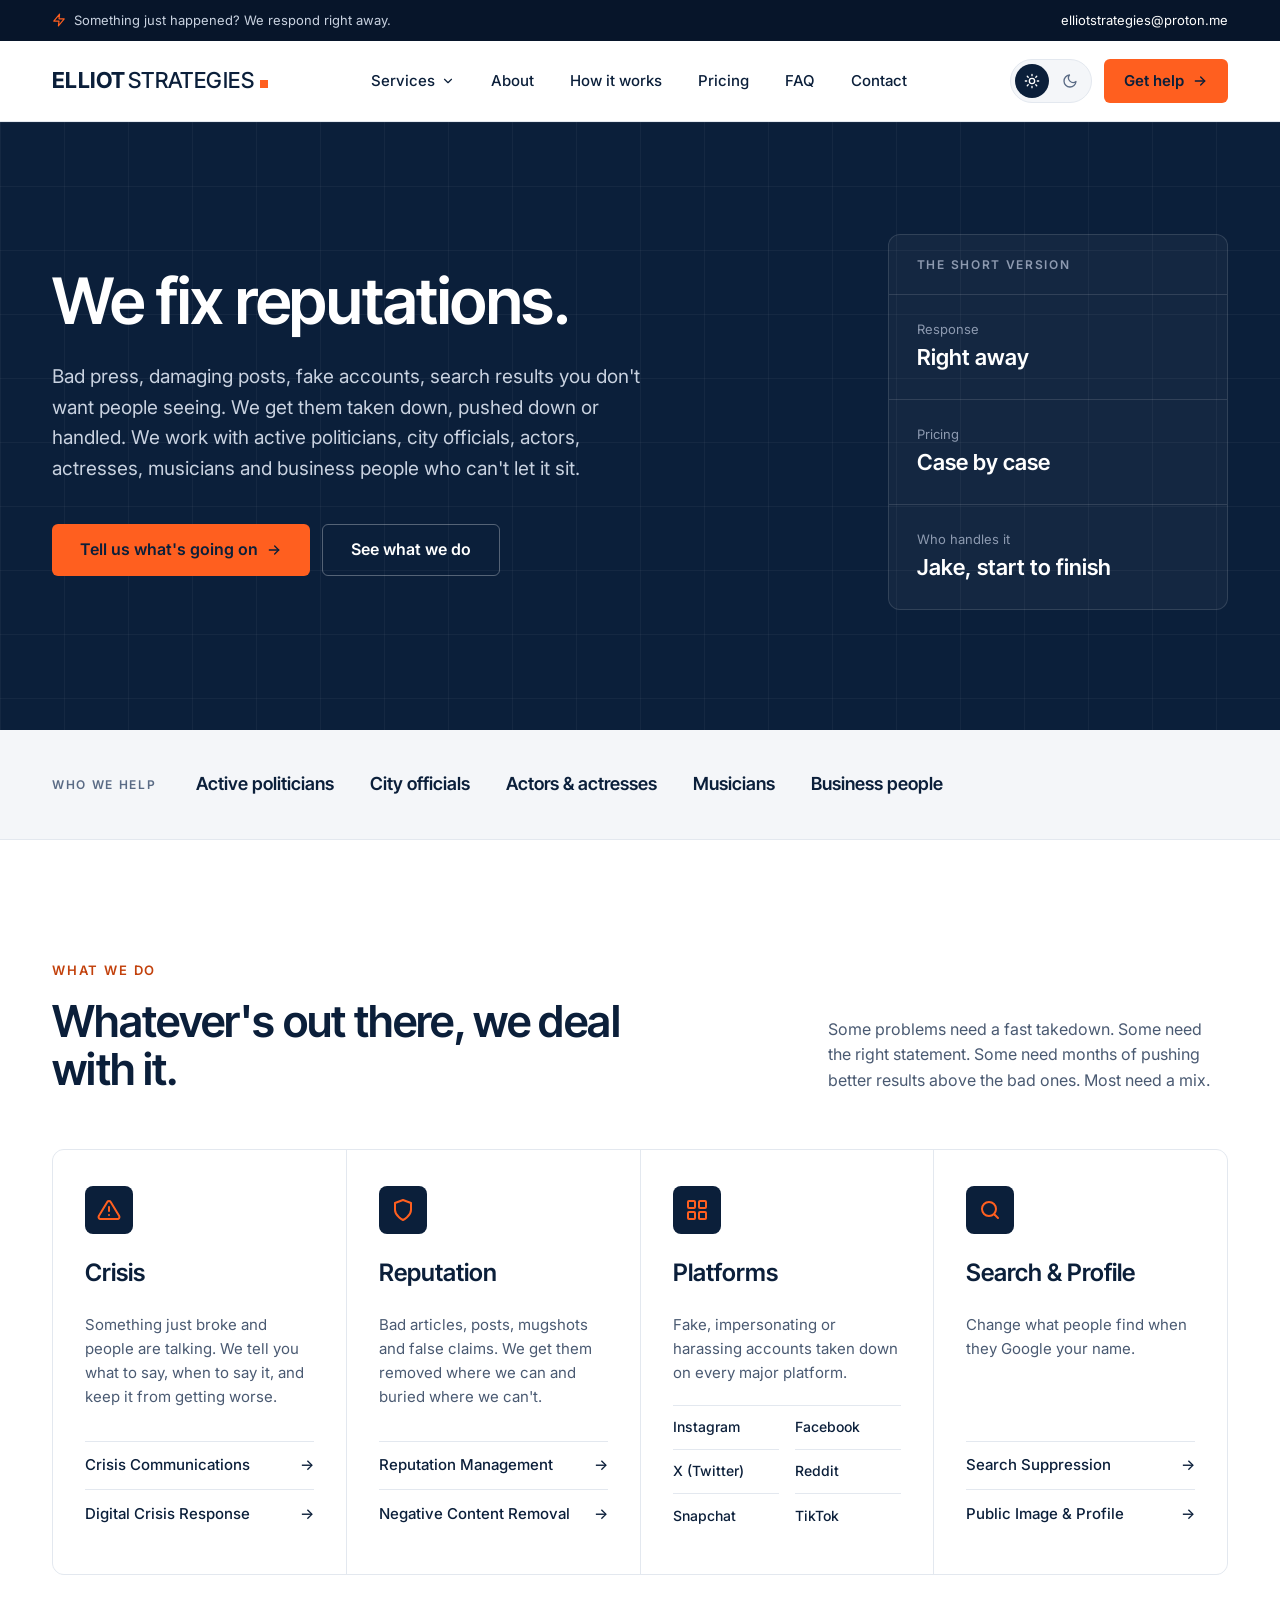
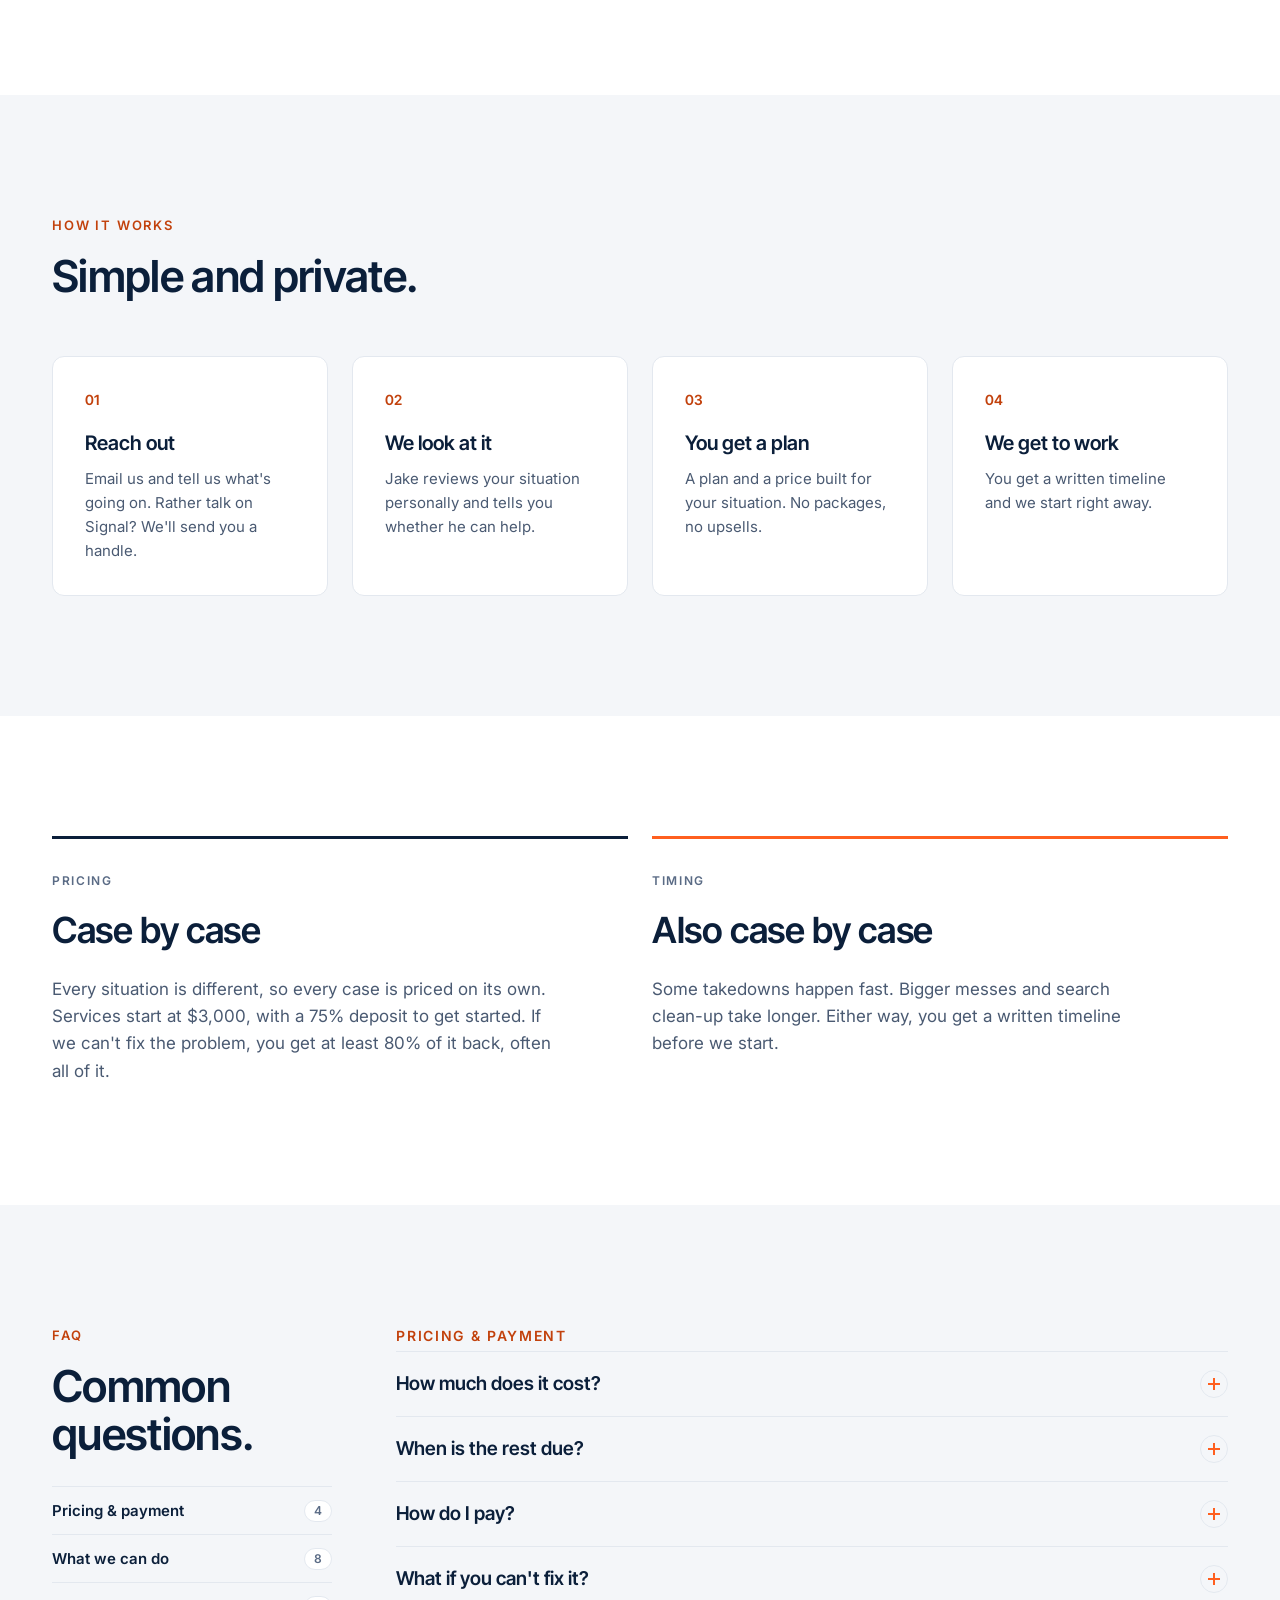
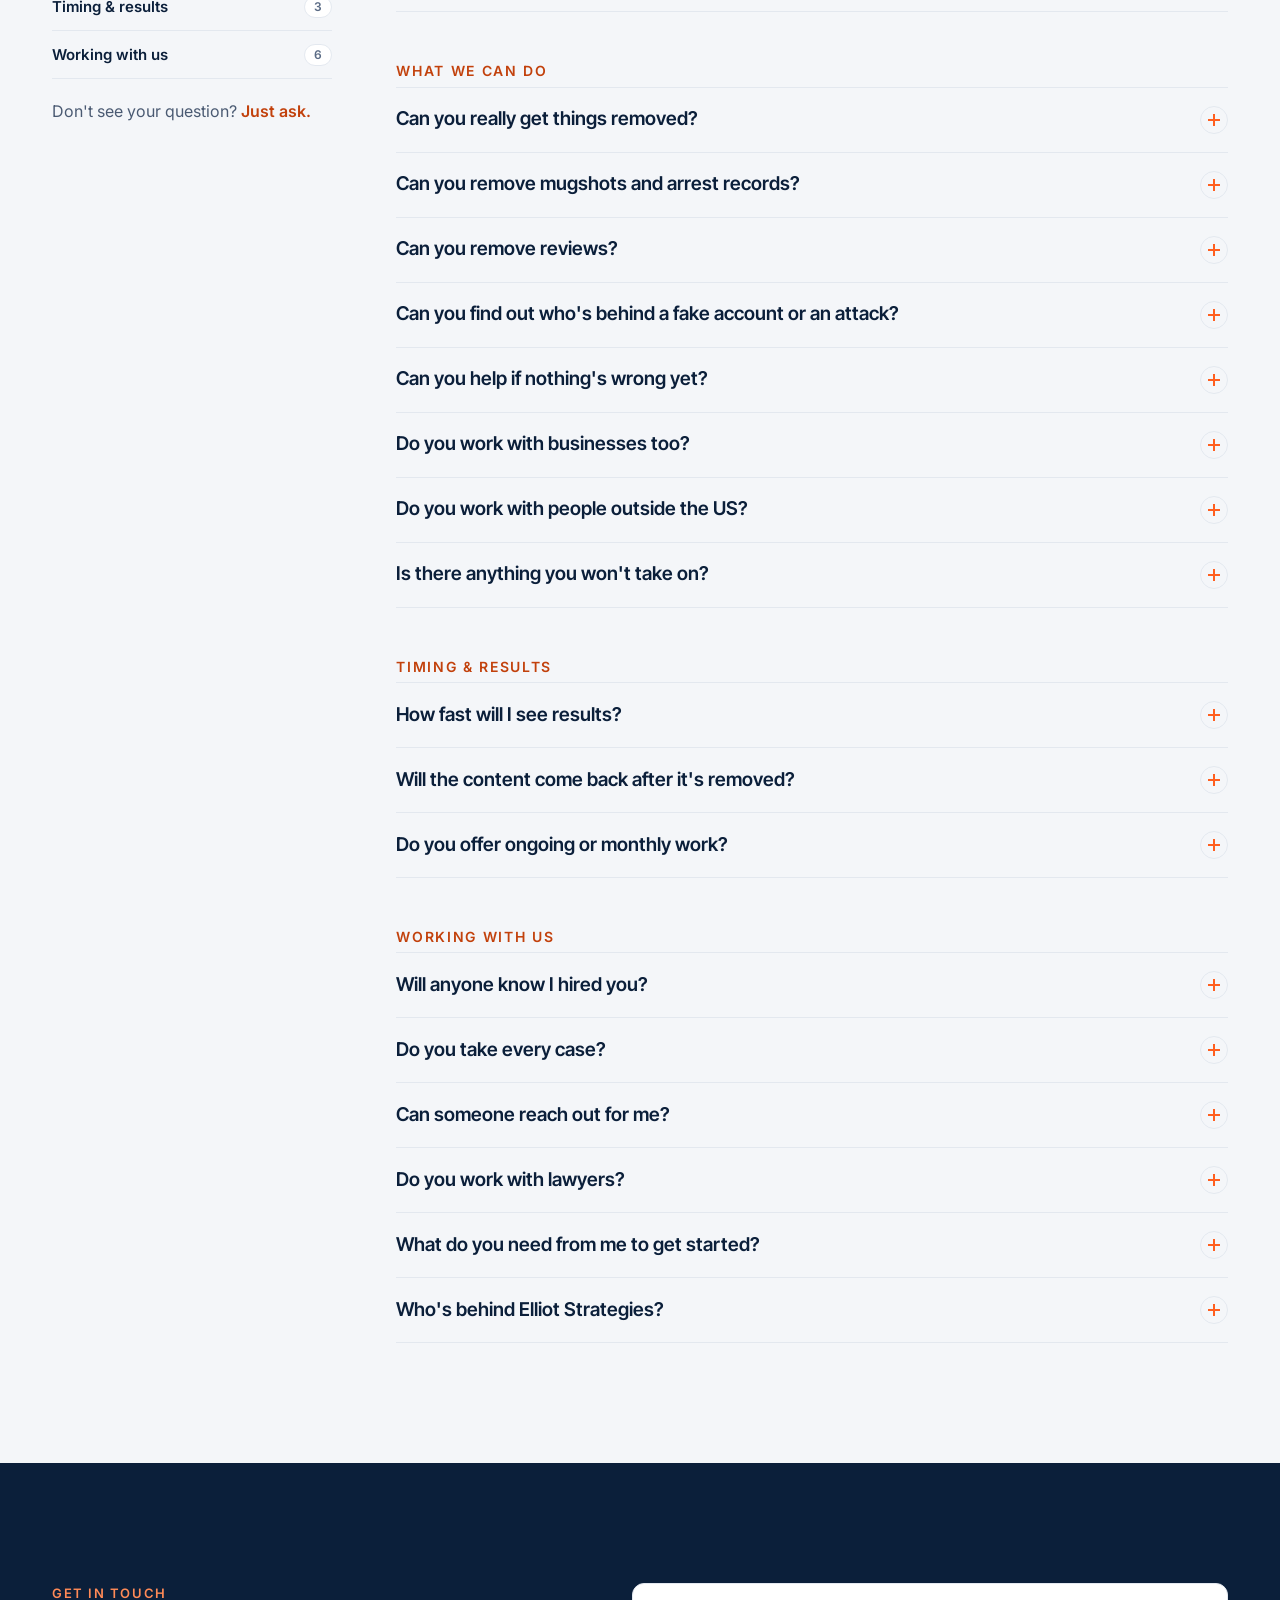
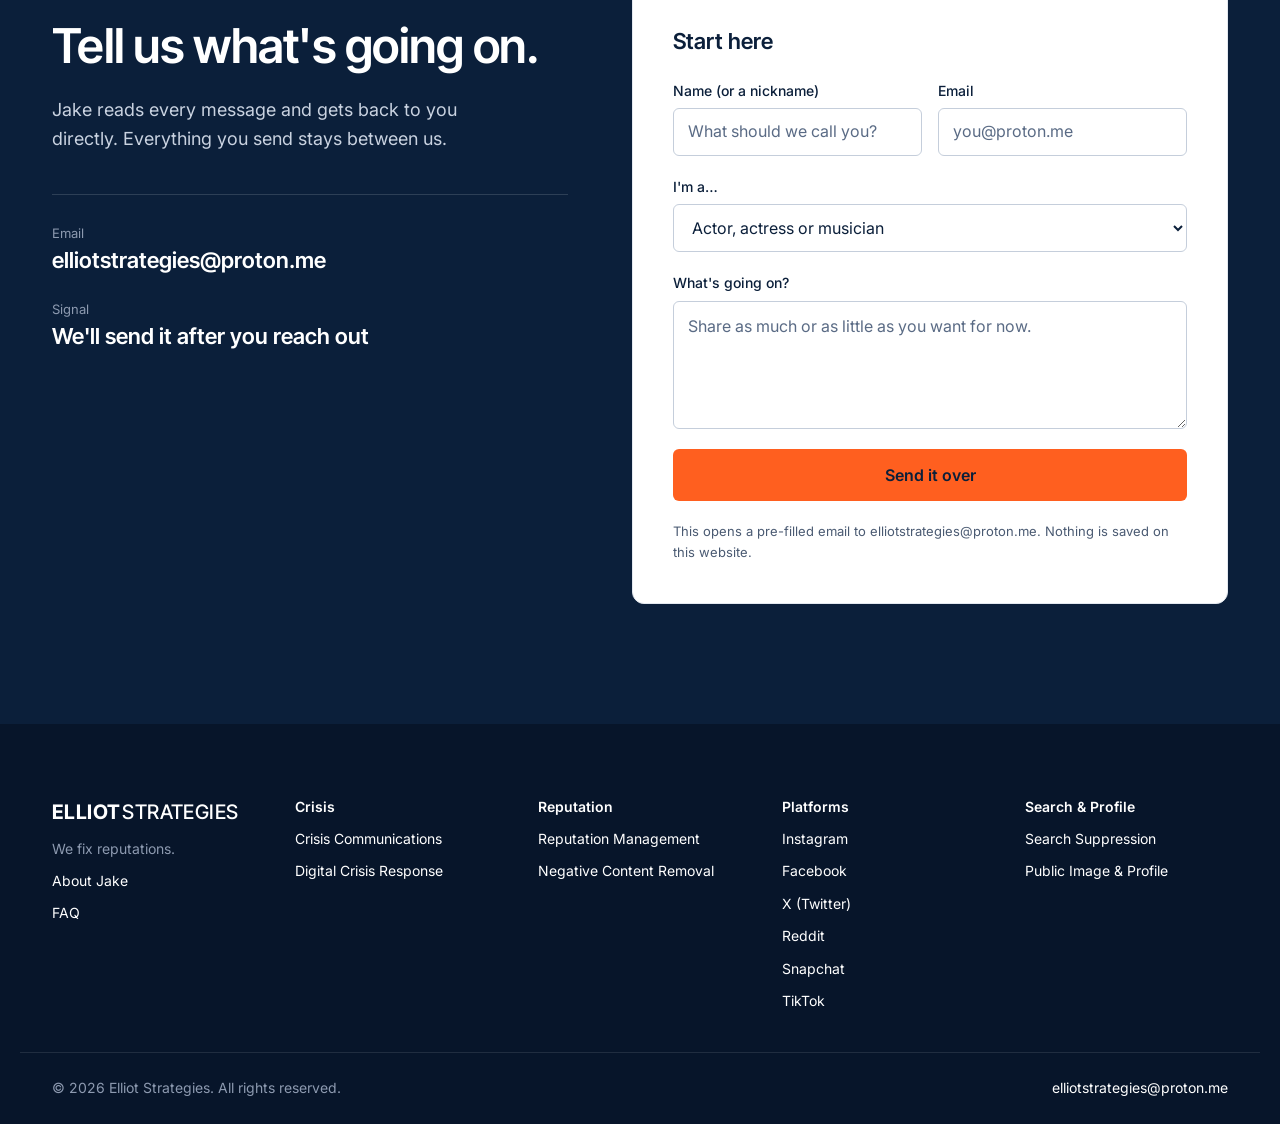
==== index.html @ 7a830aca "Longer, more personal About page; tone down repeated straight-talk lines Co-Authored-By: Claude Opus" ====
<!doctype html>
<html lang="en" data-theme="day">
<head>
<meta charset="utf-8">
<meta name="viewport" content="width=device-width, initial-scale=1">
<title>Elliot Strategies | We fix reputations</title>
<meta name="description" content="Takedowns, content removal, Google clean-up and crisis help for active politicians, city officials, actors, actresses, musicians and business people.">
<meta name="theme-color" content="#0b1f3a">
<script>try{var t=localStorage.getItem('es-theme');if(t)document.documentElement.setAttribute('data-theme',t);}catch(e){}</script>
<link rel="preconnect" href="https://fonts.googleapis.com">
<link rel="preconnect" href="https://fonts.gstatic.com" crossorigin>
<link rel="stylesheet" href="https://fonts.googleapis.com/css2?family=Inter:wght@400;500;600&family=Inter+Tight:wght@500;600;700&display=swap">
<link rel="stylesheet" href="/assets/style.css">
</head>
<body>
<a class="skip" href="#main">Skip to content</a>
<div class="util dark"><div class="wrap"><span><svg width="14" height="14" viewBox="0 0 24 24" fill="none" stroke="#ff5f1f" stroke-width="2" stroke-linecap="round" stroke-linejoin="round" aria-hidden="true"><path d="M13 2 3 14h9l-1 8 10-12h-9l1-8z"/></svg>Something just happened? We respond right away.</span><a href="mailto:elliotstrategies@proton.me">elliotstrategies@proton.me</a></div></div>
<header class="site-header">
<div class="wrap bar">
<a class="brand" href="/" aria-label="Elliot Strategies home"><b>ELLIOT</b><span>STRATEGIES</span><i></i></a>
<nav class="nav" aria-label="Primary">
<button type="button" class="nav-btn" aria-expanded="false" aria-controls="mega">Services <svg width="14" height="14" viewBox="0 0 24 24" fill="none" stroke="currentColor" stroke-width="2" stroke-linecap="round" stroke-linejoin="round" aria-hidden="true"><path d="m6 9 6 6 6-6"/></svg></button>
<a href="/about/">About</a>
<a href="/#approach">How it works</a>
<a href="/#pricing">Pricing</a>
<a href="/#faq">FAQ</a>
<a href="/#contact">Contact</a>
<a class="btn nav-cta" href="/#contact">Get help <svg width="16" height="16" viewBox="0 0 24 24" fill="none" stroke="currentColor" stroke-width="2" stroke-linecap="round" stroke-linejoin="round" aria-hidden="true"><path d="M5 12h14"/><path d="m13 6 6 6-6 6"/></svg></a>
</nav>
<div class="actions">
<button type="button" class="theme-toggle" aria-pressed="false" aria-label="Switch to night mode"><span class="sun"><svg width="16" height="16" viewBox="0 0 24 24" fill="none" stroke="currentColor" stroke-width="2" stroke-linecap="round" stroke-linejoin="round" aria-hidden="true"><circle cx="12" cy="12" r="4"/><path d="M12 2v2M12 20v2M4.9 4.9l1.4 1.4M17.7 17.7l1.4 1.4M2 12h2M20 12h2M6.3 17.7l-1.4 1.4M19.1 4.9l-1.4 1.4"/></svg></span><span class="moon"><svg width="16" height="16" viewBox="0 0 24 24" fill="none" stroke="currentColor" stroke-width="2" stroke-linecap="round" stroke-linejoin="round" aria-hidden="true"><path d="M21 12.8A9 9 0 1 1 11.2 3a7 7 0 0 0 9.8 9.8z"/></svg></span></button>
<a class="btn" href="/#contact">Get help <svg width="16" height="16" viewBox="0 0 24 24" fill="none" stroke="currentColor" stroke-width="2" stroke-linecap="round" stroke-linejoin="round" aria-hidden="true"><path d="M5 12h14"/><path d="m13 6 6 6-6 6"/></svg></a>
<button type="button" class="menu-toggle" aria-expanded="false" aria-label="Open menu"><svg width="20" height="20" viewBox="0 0 24 24" fill="none" stroke="currentColor" stroke-width="2" stroke-linecap="round" aria-hidden="true"><path d="M4 7h16M4 12h16M4 17h16"/></svg></button>
</div>
</div>
<div id="mega" class="mega">
<div class="wrap mega-grid"><div><h4>Crisis</h4><div class="mega-col"><a href="/services/crisis-communications/"><strong>Crisis Communications</strong><small>What to say (and not say) when something blows up.</small></a><a href="/services/digital-crisis-response/"><strong>Digital Crisis Response</strong><small>Stop it spreading online, fast.</small></a></div></div><div><h4>Reputation</h4><div class="mega-col"><a href="/services/reputation-management/"><strong>Reputation Management</strong><small>Keep what people see and say about you in your favor.</small></a><a href="/services/negative-content-removal/"><strong>Negative Content Removal</strong><small>Get bad articles and posts taken down.</small></a></div></div><div><h4>Platforms</h4><div class="mega-2"><a href="/services/instagram-account-takedown/">Instagram Takedown</a><a href="/services/facebook-account-takedown/">Facebook Takedown</a><a href="/services/x-account-takedown/">X (Twitter) Takedown</a><a href="/services/reddit-account-takedown/">Reddit Takedown</a><a href="/services/snapchat-account-takedown/">Snapchat Takedown</a><a href="/services/tiktok-account-takedown/">TikTok Takedown</a></div></div><div><h4>Search &amp; Profile</h4><div class="mega-col"><a href="/services/search-suppression/"><strong>Search Suppression</strong><small>Push bad results off the first page of Google.</small></a><a href="/services/public-image-and-profile/"><strong>Public Image &amp; Profile</strong><small>Build up the good stuff people find about you.</small></a></div></div>
<div class="feature dark"><div class="eyebrow-o">Need help now?</div><div class="t">Message us and Jake gets back to you right away.</div><p>Prefer Signal? We'll send you a handle.</p><a class="btn" href="mailto:elliotstrategies@proton.me">Get help now</a></div>
</div>
<div class="wrap"><div class="mega-foot"><span>We work with active politicians, city officials, actors, actresses, musicians and business people.</span><a href="/services/">See everything we do →</a></div></div>
</div>
</header>
<main id="main">
<section class="hero dark">
<div class="wrap hero-in">
<div class="hero-copy">
<h1>We fix reputations.</h1>
<p class="lead">Bad press, damaging posts, fake accounts, search results you don't want people seeing. We get them taken down, pushed down or handled. We work with active politicians, city officials, actors, actresses, musicians and business people who can't let it sit.</p>
<div class="ctas"><a class="btn btn-lg" href="#contact">Tell us what's going on <svg width="16" height="16" viewBox="0 0 24 24" fill="none" stroke="currentColor" stroke-width="2" stroke-linecap="round" stroke-linejoin="round" aria-hidden="true"><path d="M5 12h14"/><path d="m13 6 6 6-6 6"/></svg></a><a class="btn-ghost" href="#services">See what we do</a></div>
</div>
<div class="terms">
<div class="h">The short version</div>
<div><small>Response</small><strong>Right away</strong></div>
<div><small>Pricing</small><strong>Case by case</strong></div>
<div><small>Who handles it</small><strong>Jake, start to finish</strong></div>
</div>
</div>
</section>
<section id="clients" class="clients"><div class="wrap"><div class="label">Who we help</div><ul><li>Active politicians</li><li>City officials</li><li>Actors &amp; actresses</li><li>Musicians</li><li>Business people</li></ul></div></section>
<section id="services" class="section"><div class="wrap">
<div class="sec-head"><div><div class="eyebrow">What we do</div><h2>Whatever's out there, we deal with it.</h2></div><p>Some problems need a fast takedown. Some need the right statement. Some need months of pushing better results above the bad ones. Most need a mix.</p></div>
<div class="practice"><div><div class="tile"><svg width="24" height="24" viewBox="0 0 24 24" fill="none" stroke="#ff5f1f" stroke-width="2" stroke-linecap="round" stroke-linejoin="round" aria-hidden="true"><path d="M12 9v4"/><path d="M12 17h.01"/><path d="M10.3 3.9 1.8 18a2 2 0 0 0 1.7 3h17a2 2 0 0 0 1.7-3L13.7 3.9a2 2 0 0 0-3.4 0z"/></svg></div><h3>Crisis</h3><p>Something just broke and people are talking. We tell you what to say, when to say it, and keep it from getting worse.</p><div class="links"><a href="/services/crisis-communications/">Crisis Communications<span aria-hidden="true">→</span></a><a href="/services/digital-crisis-response/">Digital Crisis Response<span aria-hidden="true">→</span></a></div></div><div><div class="tile"><svg width="24" height="24" viewBox="0 0 24 24" fill="none" stroke="#ff5f1f" stroke-width="2" stroke-linecap="round" stroke-linejoin="round" aria-hidden="true"><path d="M12 22s8-4 8-10V5l-8-3-8 3v7c0 6 8 10 8 10z"/></svg></div><h3>Reputation</h3><p>Bad articles, posts, mugshots and false claims. We get them removed where we can and buried where we can&#x27;t.</p><div class="links"><a href="/services/reputation-management/">Reputation Management<span aria-hidden="true">→</span></a><a href="/services/negative-content-removal/">Negative Content Removal<span aria-hidden="true">→</span></a></div></div><div><div class="tile"><svg width="24" height="24" viewBox="0 0 24 24" fill="none" stroke="#ff5f1f" stroke-width="2" stroke-linecap="round" stroke-linejoin="round" aria-hidden="true"><rect x="3" y="3" width="7" height="7" rx="1"/><rect x="14" y="3" width="7" height="7" rx="1"/><rect x="3" y="14" width="7" height="7" rx="1"/><rect x="14" y="14" width="7" height="7" rx="1"/></svg></div><h3>Platforms</h3><p>Fake, impersonating or harassing accounts taken down on every major platform.</p><div class="links two"><a href="/services/instagram-account-takedown/">Instagram</a><a href="/services/facebook-account-takedown/">Facebook</a><a href="/services/x-account-takedown/">X (Twitter)</a><a href="/services/reddit-account-takedown/">Reddit</a><a href="/services/snapchat-account-takedown/">Snapchat</a><a href="/services/tiktok-account-takedown/">TikTok</a></div></div><div><div class="tile"><svg width="24" height="24" viewBox="0 0 24 24" fill="none" stroke="#ff5f1f" stroke-width="2" stroke-linecap="round" stroke-linejoin="round" aria-hidden="true"><circle cx="11" cy="11" r="7"/><path d="m20 20-3.5-3.5"/></svg></div><h3>Search &amp; Profile</h3><p>Change what people find when they Google your name.</p><div class="links"><a href="/services/search-suppression/">Search Suppression<span aria-hidden="true">→</span></a><a href="/services/public-image-and-profile/">Public Image &amp; Profile<span aria-hidden="true">→</span></a></div></div></div>
</div></section>
<section id="approach" class="section alt"><div class="wrap">
<div style="max-width:640px;margin-bottom:56px"><div class="eyebrow">How it works</div><h2>Simple and private.</h2></div>
<div class="steps">
<div><div class="num">01</div><h3>Reach out</h3><p>Email us and tell us what's going on. Rather talk on Signal? We'll send you a handle.</p></div>
<div><div class="num">02</div><h3>We look at it</h3><p>Jake reviews your situation personally and tells you whether he can help.</p></div>
<div><div class="num">03</div><h3>You get a plan</h3><p>A plan and a price built for your situation. No packages, no upsells.</p></div>
<div><div class="num">04</div><h3>We get to work</h3><p>You get a written timeline and we start right away.</p></div>
</div>
</div></section>
<section id="pricing" class="section"><div class="wrap two-col">
<div><div class="label">Pricing</div><h3>Case by case</h3><p>Every situation is different, so every case is priced on its own. Services start at $3,000, with a 75% deposit to get started. If we can't fix the problem, you get at least 80% of it back, often all of it.</p></div>
<div><div class="label">Timing</div><h3>Also case by case</h3><p>Some takedowns happen fast. Bigger messes and search clean-up take longer. Either way, you get a written timeline before we start.</p></div>
</div></section>
<section id="faq" class="section alt"><div class="wrap faq-wrap">
<div class="faq-head"><div class="eyebrow">FAQ</div><h2>Common questions.</h2><nav class="faq-nav" aria-label="FAQ topics"><a href="#faq-pricing">Pricing &amp; payment<span>4</span></a><a href="#faq-what-we-do">What we can do<span>8</span></a><a href="#faq-timing">Timing &amp; results<span>3</span></a><a href="#faq-working-together">Working with us<span>6</span></a></nav><p>Don't see your question? <a href="#contact">Just ask.</a></p></div>
<div class="faq-groups"><div class="faq-group" id="faq-pricing"><h3>Pricing &amp; payment</h3><div class="faq-list"><details><summary>How much does it cost?<span class="pm" aria-hidden="true"></span></summary><p>Every situation is different, so pricing is case by case. Services start at $3,000, and we take a 75% deposit to get started.</p></details><details><summary>When is the rest due?<span class="pm" aria-hidden="true"></span></summary><p>The remaining 25% is due when the job is done.</p></details><details><summary>How do I pay?<span class="pm" aria-hidden="true"></span></summary><p>Card, crypto or invoice.</p></details><details><summary>What if you can&#x27;t fix it?<span class="pm" aria-hidden="true"></span></summary><p>We don&#x27;t guarantee results, and nobody honest can. But if we can&#x27;t fix the problem, you get at least 80% of your money back, and often all of it. The small amount we may keep only covers work already done. (Refunds don&#x27;t apply to proactive PR and image-building work.)</p></details></div></div><div class="faq-group" id="faq-what-we-do"><h3>What we can do</h3><div class="faq-list"><details><summary>Can you really get things removed?<span class="pm" aria-hidden="true"></span></summary><p>Most things, yes, including content other firms say can&#x27;t be touched. We have working relationships at news outlets and social media platforms, and methods we&#x27;ve built over years. We&#x27;ll tell you what&#x27;s realistic for your situation before we start.</p></details><details><summary>Can you remove mugshots and arrest records?<span class="pm" aria-hidden="true"></span></summary><p>Yes.</p></details><details><summary>Can you remove reviews?<span class="pm" aria-hidden="true"></span></summary><p>No. Review removal on Google, Yelp and similar sites isn&#x27;t something we offer.</p></details><details><summary>Can you find out who&#x27;s behind a fake account or an attack?<span class="pm" aria-hidden="true"></span></summary><p>Yes. We use open-source intelligence and investigative methods to track down who&#x27;s behind it.</p></details><details><summary>Can you help if nothing&#x27;s wrong yet?<span class="pm" aria-hidden="true"></span></summary><p>Yes. We run positive PR campaigns and build up your online presence so you look good before a launch, campaign or big moment. Refunds don&#x27;t apply to this kind of work.</p></details><details><summary>Do you work with businesses too?<span class="pm" aria-hidden="true"></span></summary><p>Yes. We work with companies of all sizes, as well as individuals.</p></details><details><summary>Do you work with people outside the US?<span class="pm" aria-hidden="true"></span></summary><p>Yes. We work with clients anywhere.</p></details><details><summary>Is there anything you won&#x27;t take on?<span class="pm" aria-hidden="true"></span></summary><p>We don&#x27;t take cases involving sex crimes, whether it&#x27;s a conviction or allegations where the evidence points to guilt. Everything else, we&#x27;ll look at.</p></details></div></div><div class="faq-group" id="faq-timing"><h3>Timing &amp; results</h3><div class="faq-list"><details><summary>How fast will I see results?<span class="pm" aria-hidden="true"></span></summary><p>It depends on the case. Some takedowns happen fast; search clean-up and bigger situations take longer. You get a written timeline before any work starts.</p></details><details><summary>Will the content come back after it&#x27;s removed?<span class="pm" aria-hidden="true"></span></summary><p>If you add monitoring, we keep watching and deal with anything that resurfaces. Without it, the job ends once the content is down.</p></details><details><summary>Do you offer ongoing or monthly work?<span class="pm" aria-hidden="true"></span></summary><p>Yes. Monitoring and ongoing reputation upkeep are available, priced on the hours and what you need.</p></details></div></div><div class="faq-group" id="faq-working-together"><h3>Working with us</h3><div class="faq-list"><details><summary>Will anyone know I hired you?<span class="pm" aria-hidden="true"></span></summary><p>No. Every client signs an NDA with us, and confidentiality is the whole business. If clients couldn&#x27;t trust us to stay quiet, we wouldn&#x27;t have clients.</p></details><details><summary>Do you take every case?<span class="pm" aria-hidden="true"></span></summary><p>No. We turn down more clients than we take on.</p></details><details><summary>Can someone reach out for me?<span class="pm" aria-hidden="true"></span></summary><p>Yes. Agents, managers, lawyers, publicists and campaign staff reach out on behalf of clients all the time.</p></details><details><summary>Do you work with lawyers?<span class="pm" aria-hidden="true"></span></summary><p>Yes. When a case needs legal action, we work with outside attorneys. We don&#x27;t have in-house lawyers.</p></details><details><summary>What do you need from me to get started?<span class="pm" aria-hidden="true"></span></summary><p>Tell us what&#x27;s going on and send any links or screenshots you have. If there&#x27;s a legal case involved, we&#x27;ll need most, if not all, of the files related to it.</p></details><details><summary>Who&#x27;s behind Elliot Strategies?<span class="pm" aria-hidden="true"></span></summary><p>Jake Elliot, who has a background in emergency services, security, OSINT, investigations, public relations and communications. You work with him directly from start to finish.</p></details></div></div></div>
</div></section>
<script type="application/ld+json">{"@context": "https://schema.org", "@type": "FAQPage", "mainEntity": [{"@type": "Question", "name": "How much does it cost?", "acceptedAnswer": {"@type": "Answer", "text": "Every situation is different, so pricing is case by case. Services start at $3,000, and we take a 75% deposit to get started."}}, {"@type": "Question", "name": "When is the rest due?", "acceptedAnswer": {"@type": "Answer", "text": "The remaining 25% is due when the job is done."}}, {"@type": "Question", "name": "How do I pay?", "acceptedAnswer": {"@type": "Answer", "text": "Card, crypto or invoice."}}, {"@type": "Question", "name": "What if you can't fix it?", "acceptedAnswer": {"@type": "Answer", "text": "We don't guarantee results, and nobody honest can. But if we can't fix the problem, you get at least 80% of your money back, and often all of it. The small amount we may keep only covers work already done. (Refunds don't apply to proactive PR and image-building work.)"}}, {"@type": "Question", "name": "Can you really get things removed?", "acceptedAnswer": {"@type": "Answer", "text": "Most things, yes, including content other firms say can't be touched. We have working relationships at news outlets and social media platforms, and methods we've built over years. We'll tell you what's realistic for your situation before we start."}}, {"@type": "Question", "name": "Can you remove mugshots and arrest records?", "acceptedAnswer": {"@type": "Answer", "text": "Yes."}}, {"@type": "Question", "name": "Can you remove reviews?", "acceptedAnswer": {"@type": "Answer", "text": "No. Review removal on Google, Yelp and similar sites isn't something we offer."}}, {"@type": "Question", "name": "Can you find out who's behind a fake account or an attack?", "acceptedAnswer": {"@type": "Answer", "text": "Yes. We use open-source intelligence and investigative methods to track down who's behind it."}}, {"@type": "Question", "name": "Can you help if nothing's wrong yet?", "acceptedAnswer": {"@type": "Answer", "text": "Yes. We run positive PR campaigns and build up your online presence so you look good before a launch, campaign or big moment. Refunds don't apply to this kind of work."}}, {"@type": "Question", "name": "Do you work with businesses too?", "acceptedAnswer": {"@type": "Answer", "text": "Yes. We work with companies of all sizes, as well as individuals."}}, {"@type": "Question", "name": "Do you work with people outside the US?", "acceptedAnswer": {"@type": "Answer", "text": "Yes. We work with clients anywhere."}}, {"@type": "Question", "name": "Is there anything you won't take on?", "acceptedAnswer": {"@type": "Answer", "text": "We don't take cases involving sex crimes, whether it's a conviction or allegations where the evidence points to guilt. Everything else, we'll look at."}}, {"@type": "Question", "name": "How fast will I see results?", "acceptedAnswer": {"@type": "Answer", "text": "It depends on the case. Some takedowns happen fast; search clean-up and bigger situations take longer. You get a written timeline before any work starts."}}, {"@type": "Question", "name": "Will the content come back after it's removed?", "acceptedAnswer": {"@type": "Answer", "text": "If you add monitoring, we keep watching and deal with anything that resurfaces. Without it, the job ends once the content is down."}}, {"@type": "Question", "name": "Do you offer ongoing or monthly work?", "acceptedAnswer": {"@type": "Answer", "text": "Yes. Monitoring and ongoing reputation upkeep are available, priced on the hours and what you need."}}, {"@type": "Question", "name": "Will anyone know I hired you?", "acceptedAnswer": {"@type": "Answer", "text": "No. Every client signs an NDA with us, and confidentiality is the whole business. If clients couldn't trust us to stay quiet, we wouldn't have clients."}}, {"@type": "Question", "name": "Do you take every case?", "acceptedAnswer": {"@type": "Answer", "text": "No. We turn down more clients than we take on."}}, {"@type": "Question", "name": "Can someone reach out for me?", "acceptedAnswer": {"@type": "Answer", "text": "Yes. Agents, managers, lawyers, publicists and campaign staff reach out on behalf of clients all the time."}}, {"@type": "Question", "name": "Do you work with lawyers?", "acceptedAnswer": {"@type": "Answer", "text": "Yes. When a case needs legal action, we work with outside attorneys. We don't have in-house lawyers."}}, {"@type": "Question", "name": "What do you need from me to get started?", "acceptedAnswer": {"@type": "Answer", "text": "Tell us what's going on and send any links or screenshots you have. If there's a legal case involved, we'll need most, if not all, of the files related to it."}}, {"@type": "Question", "name": "Who's behind Elliot Strategies?", "acceptedAnswer": {"@type": "Answer", "text": "Jake Elliot, who has a background in emergency services, security, OSINT, investigations, public relations and communications. You work with him directly from start to finish."}}]}</script>

<section id="contact" class="contact dark">
<div class="wrap contact-in">
<div>
<div class="eyebrow-o" style="font-size:13px;margin-bottom:16px">Get in touch</div>
<h2>Tell us what's going on.</h2>
<p class="lead">Jake reads every message and gets back to you directly. Everything you send stays between us.</p>
<div class="channels">
<div><small>Email</small><a href="mailto:elliotstrategies@proton.me">elliotstrategies@proton.me</a></div>
<div><small>Signal</small><strong>We'll send it after you reach out</strong></div>
</div>
</div>
<form class="inquiry">
<div class="t">Start here</div>
<div class="fields">
<label>Name (or a nickname)<input type="text" name="name" placeholder="What should we call you?" required></label>
<label>Email<input type="email" name="email" placeholder="you@proton.me" required></label>
</div>
<label>I'm a…<select name="role"><option>Actor, actress or musician</option><option>Politician</option><option>City official</option><option>Business owner or executive</option><option>Other public figure</option><option>Reaching out for someone else</option></select></label>
<label>What's going on?<textarea name="overview" rows="4" placeholder="Share as much or as little as you want for now."></textarea></label>
<button type="submit" class="btn btn-lg">Send it over</button>
<p class="note">This opens a pre-filled email to elliotstrategies@proton.me. Nothing is saved on this website.</p>
</form>
</div>
</section>

</main>
<footer class="footer dark">
<div class="wrap foot-grid"><div><a class="brand" href="/"><b>ELLIOT</b><span>STRATEGIES</span></a><p style="margin:0">We fix reputations.</p><a href="/about/">About Jake</a><a href="/#faq">FAQ</a></div><div><h5>Crisis</h5><a href="/services/crisis-communications/">Crisis Communications</a><a href="/services/digital-crisis-response/">Digital Crisis Response</a></div><div><h5>Reputation</h5><a href="/services/reputation-management/">Reputation Management</a><a href="/services/negative-content-removal/">Negative Content Removal</a></div><div><h5>Platforms</h5><a href="/services/instagram-account-takedown/">Instagram</a><a href="/services/facebook-account-takedown/">Facebook</a><a href="/services/x-account-takedown/">X (Twitter)</a><a href="/services/reddit-account-takedown/">Reddit</a><a href="/services/snapchat-account-takedown/">Snapchat</a><a href="/services/tiktok-account-takedown/">TikTok</a></div><div><h5>Search &amp; Profile</h5><a href="/services/search-suppression/">Search Suppression</a><a href="/services/public-image-and-profile/">Public Image &amp; Profile</a></div></div>
<div class="wrap foot-bar"><span>© 2026 Elliot Strategies. All rights reserved.</span><a href="mailto:elliotstrategies@proton.me">elliotstrategies@proton.me</a></div>
</footer>
<script src="/assets/site.js"></script>
</body>
</html>
---- assets/style.css ----
:root{
  --orange:#ff5f1f;--navy:#0b1f3a;--deep:#07152a;
  --page:#ffffff;--alt:#f4f6f9;--card:#ffffff;--header:#ffffff;--util:#07152a;--hero:#0b1f3a;--feature:#0b1f3a;--tile:#0b1f3a;
  --form:#ffffff;--input:#ffffff;--text:#0b1f3a;--muted:#4a5a72;--label:#5a6b85;--accent:#c2410c;--rule:#0b1f3a;
  --border:#e3e8ef;--input-border:#c5cedb;--shadow:0 24px 48px rgba(7,21,42,.14);--link-hover:#c2410c;
  --head:'Inter Tight',Inter,system-ui,sans-serif;
}
[data-theme="night"]{
  --page:#0b1f3a;--alt:#0e2443;--card:#102a4f;--header:#0b1f3a;--util:#050f20;--hero:#07152a;--feature:#07152a;--tile:#07152a;
  --form:#102a4f;--input:#0b1f3a;--text:#ffffff;--muted:#b4bfd0;--label:#9aa8bf;--accent:#ff8a57;--rule:#ffffff;
  --border:rgba(255,255,255,.12);--input-border:rgba(255,255,255,.25);--shadow:0 24px 48px rgba(0,0,0,.45);--link-hover:#ff8a57;
}
*{box-sizing:border-box}
html{scroll-behavior:smooth}
body{margin:0;background:var(--page);color:var(--text);font-family:Inter,system-ui,sans-serif;font-size:16px;line-height:1.6;-webkit-font-smoothing:antialiased;transition:background .2s,color .2s}
a{color:var(--text);text-decoration:none}a:hover{color:var(--link-hover)}
.dark{color:#c9d2e0}.dark a{color:#fff}.dark a:hover{color:#ff8a57}
h1,h2,h3{font-family:var(--head);font-weight:600;margin:0}
.wrap{max-width:1240px;margin:0 auto;padding:0 32px}
.skip{position:absolute;left:-9999px}.skip:focus{left:16px;top:16px;z-index:100;background:var(--orange);color:var(--navy);padding:8px 16px;border-radius:6px}
:focus-visible{outline:2px solid var(--orange);outline-offset:2px}

/* utility bar */
.util{background:var(--util);font-size:13px}
.util .wrap{display:flex;flex-wrap:wrap;justify-content:space-between;gap:8px 24px;align-items:center;padding-top:10px;padding-bottom:10px}
.util span{display:flex;align-items:center;gap:8px}

/* header */
.site-header{position:sticky;top:0;background:var(--header);border-bottom:1px solid var(--border);z-index:40}
.bar{display:flex;align-items:center;justify-content:space-between;gap:16px 32px;min-height:80px}
.brand{display:flex;align-items:baseline;gap:2px;font-family:var(--head);font-size:22px;letter-spacing:.02em}
.brand b{font-weight:700}.brand span{font-weight:500}.brand i{display:inline-block;width:8px;height:8px;background:var(--orange);margin-left:4px}
.nav{display:flex;align-items:center;gap:4px 8px;font-size:15px;font-weight:500}
.nav > a,.nav-btn{display:flex;align-items:center;gap:6px;min-height:44px;padding:0 14px;border-radius:6px}
.nav-btn{background:transparent;border:0;font:inherit;color:var(--text);cursor:pointer}
.nav-btn[aria-expanded="true"]{background:var(--alt)}
.nav-btn svg{transition:transform .2s}.nav-btn[aria-expanded="true"] svg{transform:rotate(180deg)}
.actions{display:flex;align-items:center;gap:12px}
.btn{display:inline-flex;align-items:center;justify-content:center;gap:8px;min-height:44px;padding:0 20px;background:var(--orange);color:var(--navy)!important;font-weight:600;font-size:15px;border-radius:6px;border:0;cursor:pointer;font-family:inherit}
.btn:hover{background:#ff7a42}
.btn-lg{min-height:52px;padding:0 28px;font-size:16px}
.btn-ghost{display:inline-flex;align-items:center;min-height:52px;padding:0 28px;border:1px solid rgba(255,255,255,.3);font-weight:600;border-radius:6px}
.btn-ghost:hover{border-color:#fff}
.theme-toggle{display:flex;align-items:center;gap:4px;padding:4px;min-height:44px;background:var(--alt);border:1px solid var(--border);border-radius:999px;cursor:pointer}
.theme-toggle span{width:34px;height:34px;border-radius:999px;display:flex;align-items:center;justify-content:center;color:var(--label)}
.theme-toggle .sun{background:var(--navy);color:#fff}
[data-theme="night"] .theme-toggle .sun{background:transparent;color:var(--label)}
[data-theme="night"] .theme-toggle .moon{background:var(--orange);color:var(--navy)}
.menu-toggle{display:none;min-height:44px;min-width:44px;align-items:center;justify-content:center;background:var(--alt);border:1px solid var(--border);border-radius:6px;color:var(--text);cursor:pointer}

/* mega menu */
.mega{position:absolute;top:100%;left:0;right:0;background:var(--card);border-top:1px solid var(--border);border-bottom:1px solid var(--border);box-shadow:var(--shadow);display:none}
.mega.open{display:block}
.mega-grid{display:grid;grid-template-columns:repeat(4,minmax(0,1fr)) 280px;gap:32px;padding-top:40px;padding-bottom:32px}
.mega h4{margin:0 0 16px;font-size:12px;font-weight:600;letter-spacing:.12em;text-transform:uppercase;color:var(--label);padding-bottom:12px;border-bottom:2px solid var(--orange)}
.mega-col{display:flex;flex-direction:column;gap:18px}
.mega-col a strong{display:block;font-weight:600;font-size:15px}
.mega-col a small{display:block;font-size:13px;color:var(--muted);line-height:1.5}
.mega-2{display:grid;grid-template-columns:repeat(2,minmax(0,1fr));gap:12px 16px;font-size:14px;font-weight:500}
.feature{background:var(--feature);border:1px solid var(--border);border-radius:10px;padding:24px;display:flex;flex-direction:column;gap:12px}
.eyebrow-o{font-size:12px;font-weight:600;letter-spacing:.12em;text-transform:uppercase;color:#ff8a57}
.feature .t{font-family:var(--head);font-size:20px;font-weight:600;color:#fff;line-height:1.3}
.feature p{margin:0;font-size:13px;line-height:1.5}
.mega-foot{border-top:1px solid var(--border);padding:18px 0;display:flex;flex-wrap:wrap;gap:8px;justify-content:space-between;font-size:14px;color:var(--muted)}
.mega-foot a{font-weight:600}

/* sections */
.hero{background:var(--hero);position:relative;overflow:hidden}
.hero::before{content:"";position:absolute;inset:0;background-image:linear-gradient(rgba(255,255,255,.04) 1px,transparent 1px),linear-gradient(90deg,rgba(255,255,255,.04) 1px,transparent 1px);background-size:64px 64px}
.hero-in{position:relative;display:flex;flex-wrap:wrap;gap:56px;align-items:center;padding-top:112px;padding-bottom:120px}
.hero-copy{flex:999 1 560px;min-width:0}
.kicker{display:inline-flex;align-items:center;gap:10px;font-size:13px;font-weight:600;letter-spacing:.14em;text-transform:uppercase;color:#ff8a57;margin-bottom:24px}
.kicker::before{content:"";width:24px;height:2px;background:var(--orange)}
.hero h1{font-size:clamp(40px,5.5vw,64px);line-height:1.04;letter-spacing:-.02em;color:#fff;max-width:760px}
.hero p.lead{margin:28px 0 0;font-size:19px;max-width:600px}
.ctas{display:flex;flex-wrap:wrap;gap:12px;margin-top:40px}
.terms{flex:1 1 340px;min-width:0;background:rgba(255,255,255,.04);border:1px solid rgba(255,255,255,.12);border-radius:12px}
.terms > div{padding:24px 28px;border-bottom:1px solid rgba(255,255,255,.12)}.terms > div:last-child{border-bottom:0}
.terms .h{padding:20px 28px;font-size:12px;font-weight:600;letter-spacing:.14em;text-transform:uppercase;color:#8d9ab0}
.terms small{display:block;font-size:13px;color:#8d9ab0}.terms strong{display:block;font-family:var(--head);font-size:22px;font-weight:600;color:#fff}
.clients{background:var(--alt);border-bottom:1px solid var(--border)}
.clients .wrap{display:flex;flex-wrap:wrap;align-items:center;gap:16px 40px;padding-top:40px;padding-bottom:40px}
.label{font-size:12px;font-weight:600;letter-spacing:.14em;text-transform:uppercase;color:var(--label)}
.clients ul{list-style:none;margin:0;padding:0;display:flex;flex-wrap:wrap;gap:12px 36px;font-family:var(--head);font-size:18px;font-weight:600}
.section{padding:120px 0}
.section.alt{background:var(--alt)}
.eyebrow{font-size:13px;font-weight:600;letter-spacing:.14em;text-transform:uppercase;color:var(--accent);margin-bottom:16px}
.section h2{font-size:clamp(32px,4vw,44px);line-height:1.1;letter-spacing:-.015em}
.sec-head{display:flex;flex-wrap:wrap;justify-content:space-between;align-items:end;gap:24px;margin-bottom:56px}
.sec-head > div{max-width:640px}.sec-head p{margin:0;max-width:400px;color:var(--muted)}
.practice{display:grid;grid-template-columns:repeat(auto-fit,minmax(270px,1fr));gap:1px;background:var(--border);border:1px solid var(--border);border-radius:12px;overflow:hidden}
.practice > div{background:var(--card);padding:36px 32px;display:flex;flex-direction:column;gap:20px}
.tile{width:48px;height:48px;border-radius:8px;background:var(--tile);display:flex;align-items:center;justify-content:center}
.practice h3{font-size:24px}.practice p{margin:0;color:var(--muted);font-size:15px}
.links{display:flex;flex-direction:column;border-top:1px solid var(--border);margin-top:auto}
.links a{display:flex;justify-content:space-between;align-items:center;min-height:48px;border-bottom:1px solid var(--border);font-weight:500;font-size:15px}
.links a:last-child{border-bottom:0}
.links.two{display:grid;grid-template-columns:repeat(2,minmax(0,1fr));column-gap:16px}
.links.two a{min-height:44px;font-size:14px}.links.two a:nth-last-child(-n+2){border-bottom:0}
.steps{display:grid;grid-template-columns:repeat(auto-fit,minmax(240px,1fr));gap:24px}
.steps > div,.card{background:var(--card);border:1px solid var(--border);border-radius:12px;padding:32px}
.num{font-family:var(--head);font-size:14px;font-weight:600;color:var(--accent)}
.steps h3{margin:16px 0 8px;font-size:20px}.steps p{margin:0;color:var(--muted);font-size:15px}
.two-col{display:grid;grid-template-columns:repeat(auto-fit,minmax(320px,1fr));gap:24px}
.two-col > div{border-top:3px solid var(--rule);padding-top:32px}.two-col > div + div{border-top-color:var(--orange)}
.two-col h3{margin:12px 0 16px;font-size:36px;letter-spacing:-.01em}.two-col p{margin:0;color:var(--muted);font-size:17px;max-width:500px}
.contact{background:var(--hero)}
.contact-in{display:flex;flex-wrap:wrap;gap:64px;padding-top:120px;padding-bottom:120px}
.contact-in > div{flex:1 1 380px;min-width:0}
.contact h2{font-size:clamp(34px,4vw,48px);line-height:1.08;letter-spacing:-.015em;color:#fff}
.contact .lead{margin:24px 0 40px;font-size:18px;max-width:460px}
.channels{display:flex;flex-direction:column;gap:20px;border-top:1px solid rgba(255,255,255,.14);padding-top:28px}
.channels small{display:block;font-size:13px;color:#8d9ab0}.channels a,.channels strong{font-family:var(--head);font-size:22px;font-weight:600;color:#fff}
form.inquiry{flex:1 1 460px;min-width:0;background:var(--form);color:var(--text);border:1px solid var(--border);border-radius:12px;padding:40px;display:flex;flex-direction:column;gap:20px}
form.inquiry .t{font-family:var(--head);font-size:22px;font-weight:600}
.fields{display:grid;grid-template-columns:repeat(auto-fit,minmax(180px,1fr));gap:16px}
form.inquiry label{display:flex;flex-direction:column;gap:6px;font-size:14px;font-weight:500}
form.inquiry input,form.inquiry select,form.inquiry textarea{min-height:48px;padding:0 14px;background:var(--input);color:var(--text);border:1px solid var(--input-border);border-radius:6px;font:inherit;font-weight:400}
form.inquiry textarea{padding:12px 14px;resize:vertical}
form.inquiry ::placeholder{color:var(--label)}
form.inquiry .note{font-size:13px;color:var(--muted);margin:0}
.footer{background:var(--util);color:#8d9ab0;font-size:14px}
.foot-grid{display:grid;grid-template-columns:repeat(auto-fit,minmax(180px,1fr));gap:40px;padding-top:72px;padding-bottom:40px}
.foot-grid > div{display:flex;flex-direction:column;gap:10px}.foot-grid h5{margin:0;color:#fff;font-size:14px;font-weight:600}
.foot-grid .brand{color:#fff;font-size:20px}
.foot-bar{border-top:1px solid rgba(255,255,255,.1);display:flex;flex-wrap:wrap;justify-content:space-between;gap:12px;padding-top:24px;padding-bottom:24px}

/* service pages */
.svc-hero .wrap{padding-top:40px;padding-bottom:96px}
.crumbs{font-size:14px;color:#8d9ab0;display:flex;flex-wrap:wrap;gap:8px;margin-bottom:56px}.crumbs span[aria-current]{color:#fff}
.svc-hero h1{font-size:clamp(40px,5vw,60px);line-height:1.05;letter-spacing:-.02em;color:#fff;max-width:820px}
.svc-hero .lead{margin:24px 0 0;font-size:19px;max-width:640px}
.svc-body{display:flex;flex-wrap:wrap;gap:64px;align-items:flex-start;padding-top:96px;padding-bottom:96px}
.svc-main{flex:999 1 560px;min-width:0;display:flex;flex-direction:column;gap:64px}
.svc-main h2{font-size:32px;margin-bottom:24px;letter-spacing:-.01em}
.svc-main > p{margin:0;font-size:18px;color:var(--muted)}
.when{display:grid;grid-template-columns:repeat(auto-fit,minmax(240px,1fr));gap:16px}
.when .card{padding:24px;border-radius:10px}.when .card::before{content:"";display:block;width:8px;height:8px;background:var(--orange);margin-bottom:14px}
.when strong{display:block}.when span{font-size:15px;color:var(--muted)}
.covers{border-top:1px solid var(--border)}
.covers > div{display:flex;gap:24px;padding:24px 0;border-bottom:1px solid var(--border)}
.covers .num{flex:0 0 40px;font-size:16px}.covers strong{display:block;font-size:18px}.covers span{color:var(--muted)}
aside.side{flex:1 1 320px;min-width:0;display:flex;flex-direction:column;gap:16px;position:sticky;top:104px}
.side-box{background:var(--alt);border:1px solid var(--border);border-radius:12px;overflow:hidden}
.side-box > div{padding:20px 24px;border-bottom:1px solid var(--border)}.side-box > div:last-child{border-bottom:0;padding:24px}
.side-box small{display:block;font-size:13px;color:var(--label)}.side-box strong{font-size:18px}
.side-box .btn{width:100%;min-height:48px}
.cta-band .wrap{display:flex;flex-wrap:wrap;justify-content:space-between;align-items:center;gap:32px;padding-top:96px;padding-bottom:96px}
.cta-band h2{font-size:clamp(30px,3.5vw,40px);line-height:1.1;color:#fff}
.cta-band p{margin:16px 0 0;font-size:17px}

/* responsive */
@media (max-width:1100px){.mega-grid{grid-template-columns:repeat(2,minmax(0,1fr))}.feature{grid-column:1/-1}}
@media (max-width:960px){
  .menu-toggle{display:flex}
  .bar{flex-wrap:wrap}
  .nav{display:none;order:3;width:100%;flex-direction:column;align-items:stretch;padding-bottom:16px}
  .nav.open{display:flex}
  .mega{position:static;box-shadow:none;border:0;background:transparent}
  .mega-grid{grid-template-columns:1fr;padding:16px 0}
  .actions .btn{display:none}
  aside.side{position:static}
}
@media (max-width:560px){.wrap{padding:0 20px}.section{padding:80px 0}.hero-in{padding-top:72px;padding-bottom:80px}form.inquiry{padding:24px}.util .wrap > span{display:none}}
@media (max-width:560px){.bar{gap:12px;min-height:68px}.brand{font-size:17px}.actions{gap:8px}.theme-toggle span{width:30px;height:30px}}

/* ---- mobile fixes ---- */
form.inquiry input,form.inquiry select,form.inquiry textarea{font-size:16px}
.nav-cta{display:none}
body{overflow-x:clip}
@media (max-width:960px){
  .site-header.menu-open{max-height:100vh;max-height:100dvh;overflow-y:auto;overscroll-behavior:contain}
  body.menu-lock{overflow:hidden}
  .nav > a,.nav-btn{min-height:48px;font-size:17px;border-bottom:1px solid var(--border);border-radius:0;padding:0 4px;justify-content:space-between}
  .nav-btn{width:100%;text-align:left}
  .nav-btn[aria-expanded="true"]{background:transparent;color:var(--accent)}
  .nav-cta{display:flex;margin-top:16px;min-height:52px;font-size:16px}
  .mega{display:none}
  .site-header.menu-open .mega.open{display:block}
  .mega-grid{gap:24px;padding-top:8px;padding-bottom:16px}
  .mega h4{margin-bottom:8px}
  .mega-col{gap:4px}
  .mega-col a{padding:8px 0}
  .mega-col a small{display:none}
  .mega-2 a{display:flex;align-items:center;min-height:44px}
  .mega-foot span{display:none}
  .mega-foot{padding:12px 0 20px}
  .feature{padding:20px}
}
@media (max-width:560px){
  .hero h1{font-size:38px}
  .hero p.lead,.svc-hero .lead{font-size:17px}
  .ctas a{width:100%;justify-content:center}
  .terms > div,.terms .h{padding-left:20px;padding-right:20px}
  .terms strong{font-size:19px}
  .clients ul{gap:8px 20px;font-size:16px}
  .practice > div{padding:28px 20px}
  .steps > div,.card{padding:24px}
  .two-col h3{font-size:30px}
  .contact-in{gap:40px;padding-top:80px;padding-bottom:80px}
  .channels a,.channels strong{font-size:18px;word-break:break-all}
  .svc-body{padding-top:64px;padding-bottom:64px;gap:40px}
  .svc-main{gap:48px}
  .svc-main h2{font-size:26px}
  .covers > div{gap:16px}
  .cta-band .wrap{padding-top:72px;padding-bottom:72px}
  .cta-band .btn{width:100%}
  .foot-grid{grid-template-columns:repeat(2,minmax(0,1fr));gap:32px 20px;padding-top:56px}
  .foot-grid > div:first-child{grid-column:1/-1}
}
/* hero without labels above the title */
.svc-hero .wrap{padding-top:104px}
@media (max-width:560px){.svc-hero .wrap{padding-top:64px;padding-bottom:72px}}
.nav > a,.nav-btn,.btn{white-space:nowrap}
.nav > a.nav-cta{display:none}
@media (max-width:960px){.nav > a.nav-cta{display:flex;justify-content:center;border-bottom:0;border-radius:6px;padding:0 20px;color:var(--navy)!important}}
@media (max-width:1180px) and (min-width:961px){.nav > a,.nav-btn{padding:0 10px}.bar{gap:16px 20px}}
@media (max-width:1180px) and (min-width:961px){.nav{font-size:14px;gap:0}.nav > a,.nav-btn{padding:0 8px}.brand{font-size:19px}.actions{gap:8px}.actions .btn{padding:0 14px}.actions .btn svg{display:none}.theme-toggle span{width:30px;height:30px}}
/* FAQ */
.faq-wrap{display:flex;flex-wrap:wrap;gap:48px 64px;align-items:flex-start}
.faq-head{flex:1 1 280px;min-width:0;position:sticky;top:120px}
.faq-head p{margin:20px 0 0;color:var(--muted)}
.faq-head p a{color:var(--accent);font-weight:600}
.faq-list{flex:999 1 560px;min-width:0;border-top:1px solid var(--border)}
.faq-list details{border-bottom:1px solid var(--border)}
.faq-list summary{list-style:none;cursor:pointer;display:flex;justify-content:space-between;align-items:center;gap:24px;min-height:64px;padding:16px 0;font-family:var(--head);font-size:19px;font-weight:600}
.faq-list summary::-webkit-details-marker{display:none}
.faq-list summary:hover{color:var(--accent)}
.pm{flex:0 0 28px;height:28px;border-radius:999px;border:1px solid var(--border);position:relative}
.pm::before,.pm::after{content:"";position:absolute;left:50%;top:50%;width:12px;height:2px;background:var(--orange);transform:translate(-50%,-50%);transition:transform .2s}
.pm::after{transform:translate(-50%,-50%) rotate(90deg)}
details[open] .pm::after{transform:translate(-50%,-50%) rotate(0)}
.faq-list details p{margin:0 0 24px;max-width:680px;color:var(--muted);font-size:16px}
@media (max-width:960px){.faq-head{position:static}}
@media (max-width:560px){.faq-list summary{font-size:17px}}
section[id]{scroll-margin-top:84px}
/* FAQ, grouped */
.faq-head .faq-nav{display:flex;flex-direction:column;margin-top:28px;border-top:1px solid var(--border)}
.faq-nav a{display:flex;justify-content:space-between;align-items:center;min-height:48px;border-bottom:1px solid var(--border);font-weight:600;font-size:15px}
.faq-nav a span{font-size:12px;font-weight:600;color:var(--label);background:var(--card);border:1px solid var(--border);border-radius:999px;min-width:28px;height:22px;display:inline-flex;align-items:center;justify-content:center;padding:0 8px}
.faq-groups{flex:999 1 560px;min-width:0;display:flex;flex-direction:column;gap:48px}
.faq-group{scroll-margin-top:100px}
.faq-group h3{font-size:14px;font-weight:600;letter-spacing:.12em;text-transform:uppercase;color:var(--accent);margin:0 0 4px;font-family:Inter,system-ui,sans-serif}
.faq-groups .faq-list{flex:none}
@media (max-width:960px){.faq-head .faq-nav{flex-direction:row;flex-wrap:wrap;gap:8px;border-top:0}.faq-nav a{min-height:40px;border:1px solid var(--border);border-radius:999px;padding:0 14px;gap:8px;background:var(--card)}}
/* About */
.about-in{display:flex;flex-wrap:wrap;gap:48px 72px;align-items:center}
.about-photo{flex:1 1 380px;min-width:0;max-width:480px;margin:0;border-radius:14px;overflow:hidden;position:relative}
.about-photo img{display:block;width:100%;height:auto}
.about-photo::after{content:"";position:absolute;left:0;right:0;bottom:0;height:6px;background:var(--orange)}
.about-copy{flex:999 1 480px;min-width:0}
.about-copy h2{font-size:clamp(30px,3.5vw,40px);line-height:1.1;margin-bottom:24px;letter-spacing:-.015em}
.about-copy p{margin:0 0 18px;font-size:17px;color:var(--muted);max-width:620px}
.bg-grid{display:grid;grid-template-columns:repeat(auto-fit,minmax(240px,1fr));gap:16px}
.bg-grid > div{background:var(--card);border:1px solid var(--border);border-radius:12px;padding:24px;border-top:3px solid var(--orange)}
.bg-grid strong{display:block;font-family:var(--head);font-size:18px;margin-bottom:6px}
.bg-grid span{font-size:15px;color:var(--muted)}
@media (max-width:560px){.about-photo{max-width:none}}
.section p.intro{margin:20px 0 0;font-size:17px;color:var(--muted)}
.section p.outro{margin:40px 0 0;max-width:720px;font-size:18px;color:var(--text);font-family:var(--head);font-weight:500;line-height:1.5}
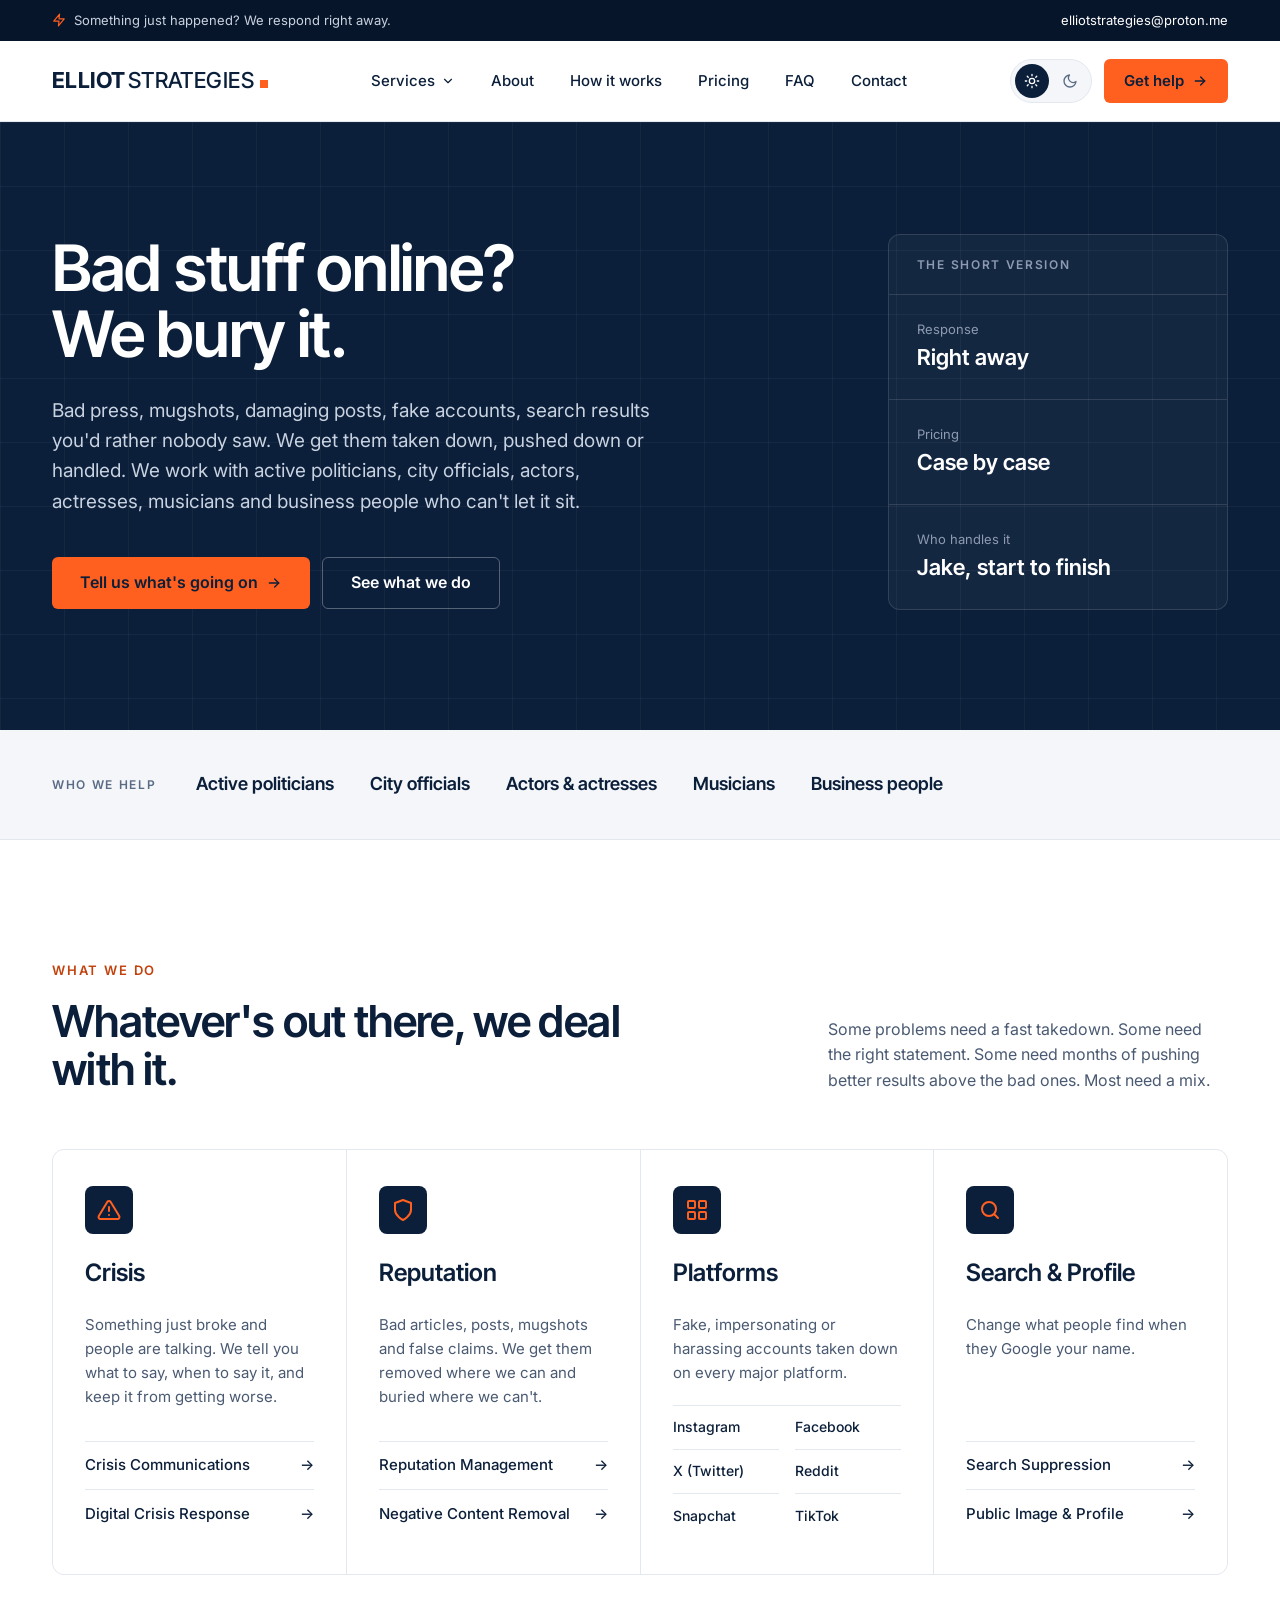
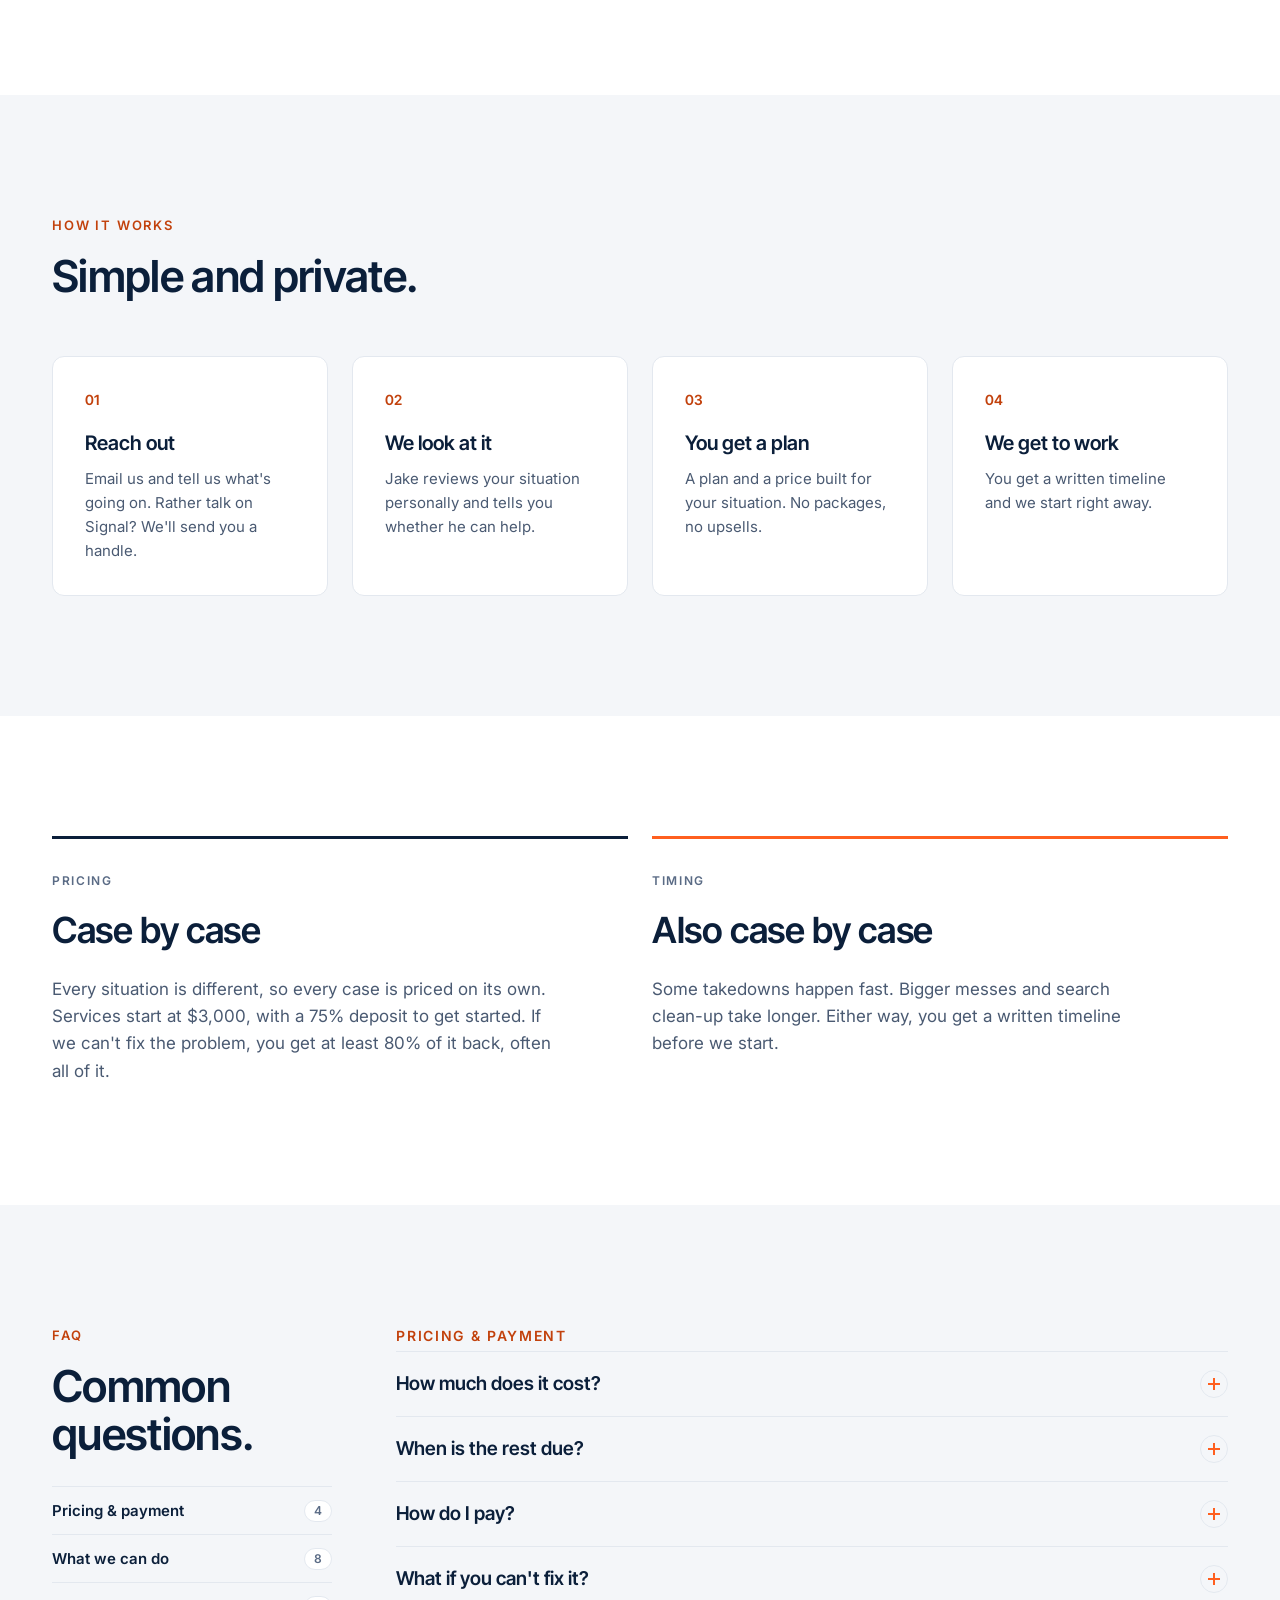
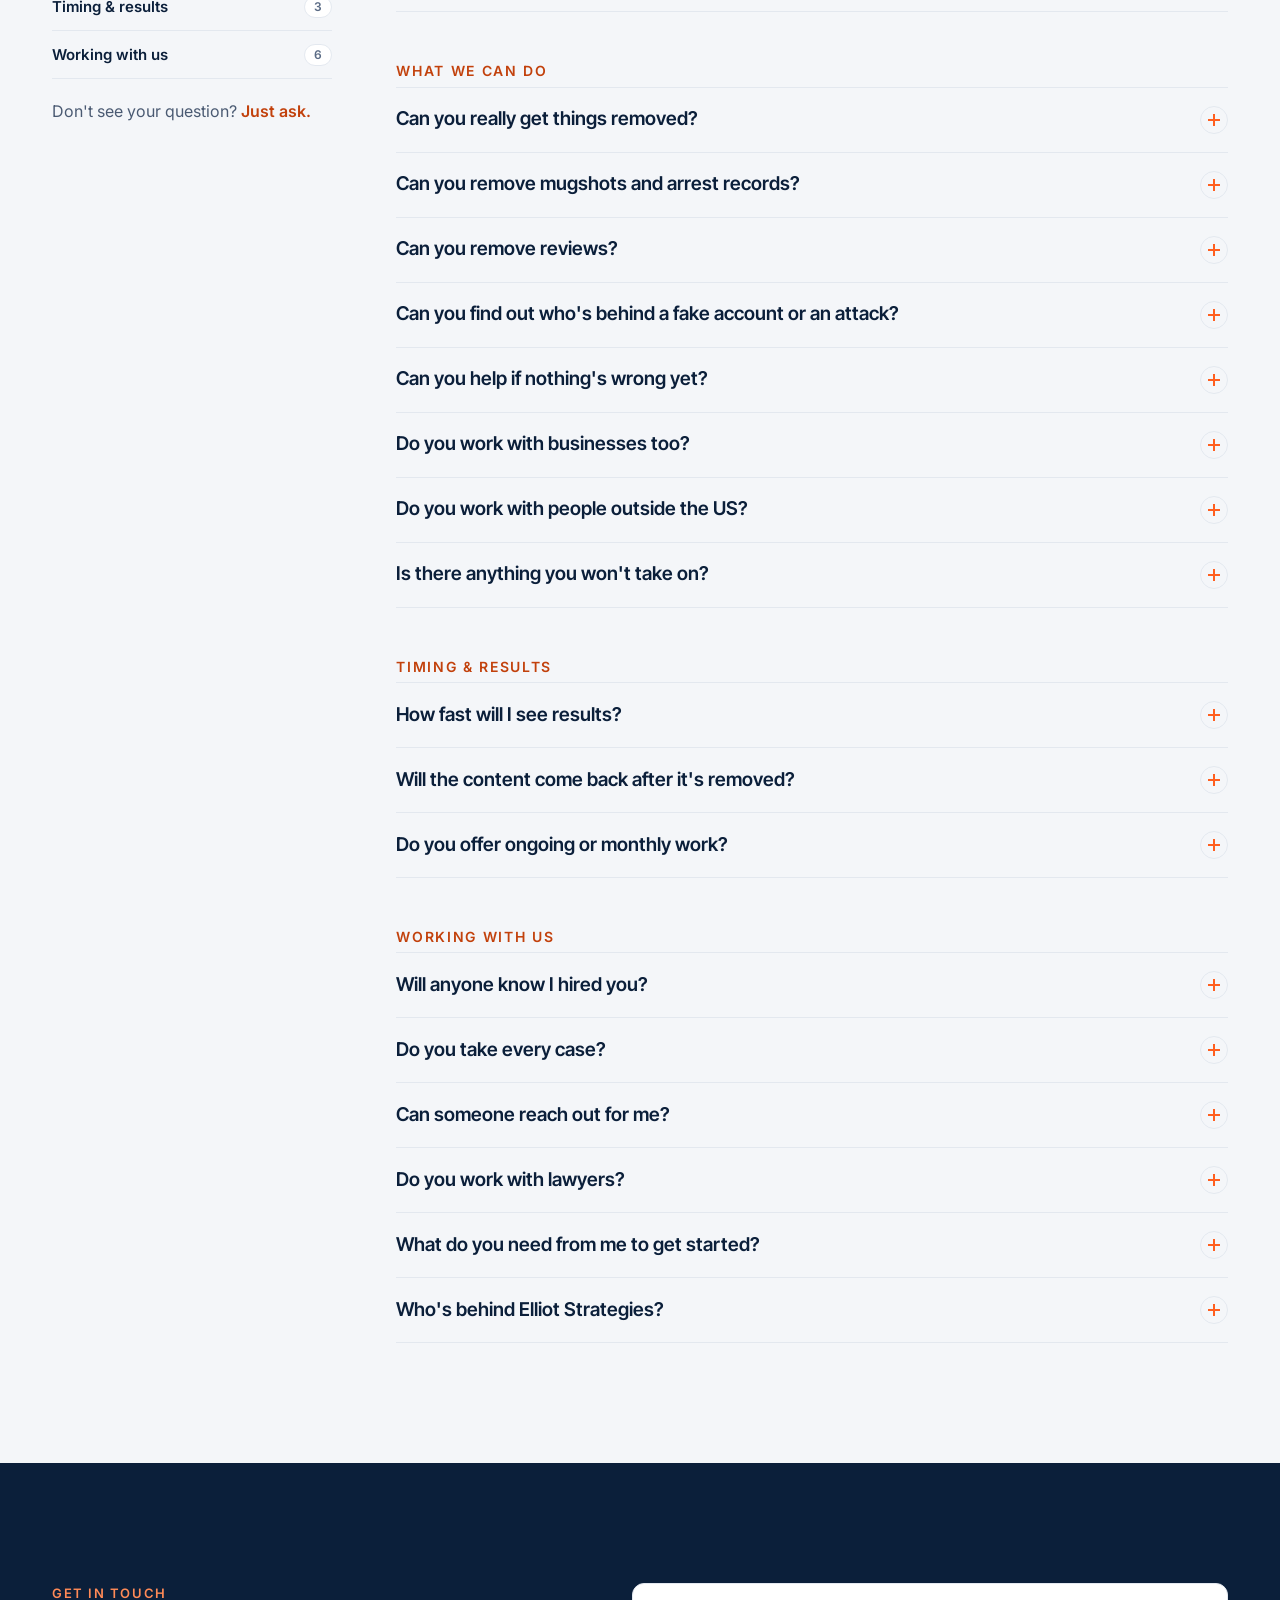
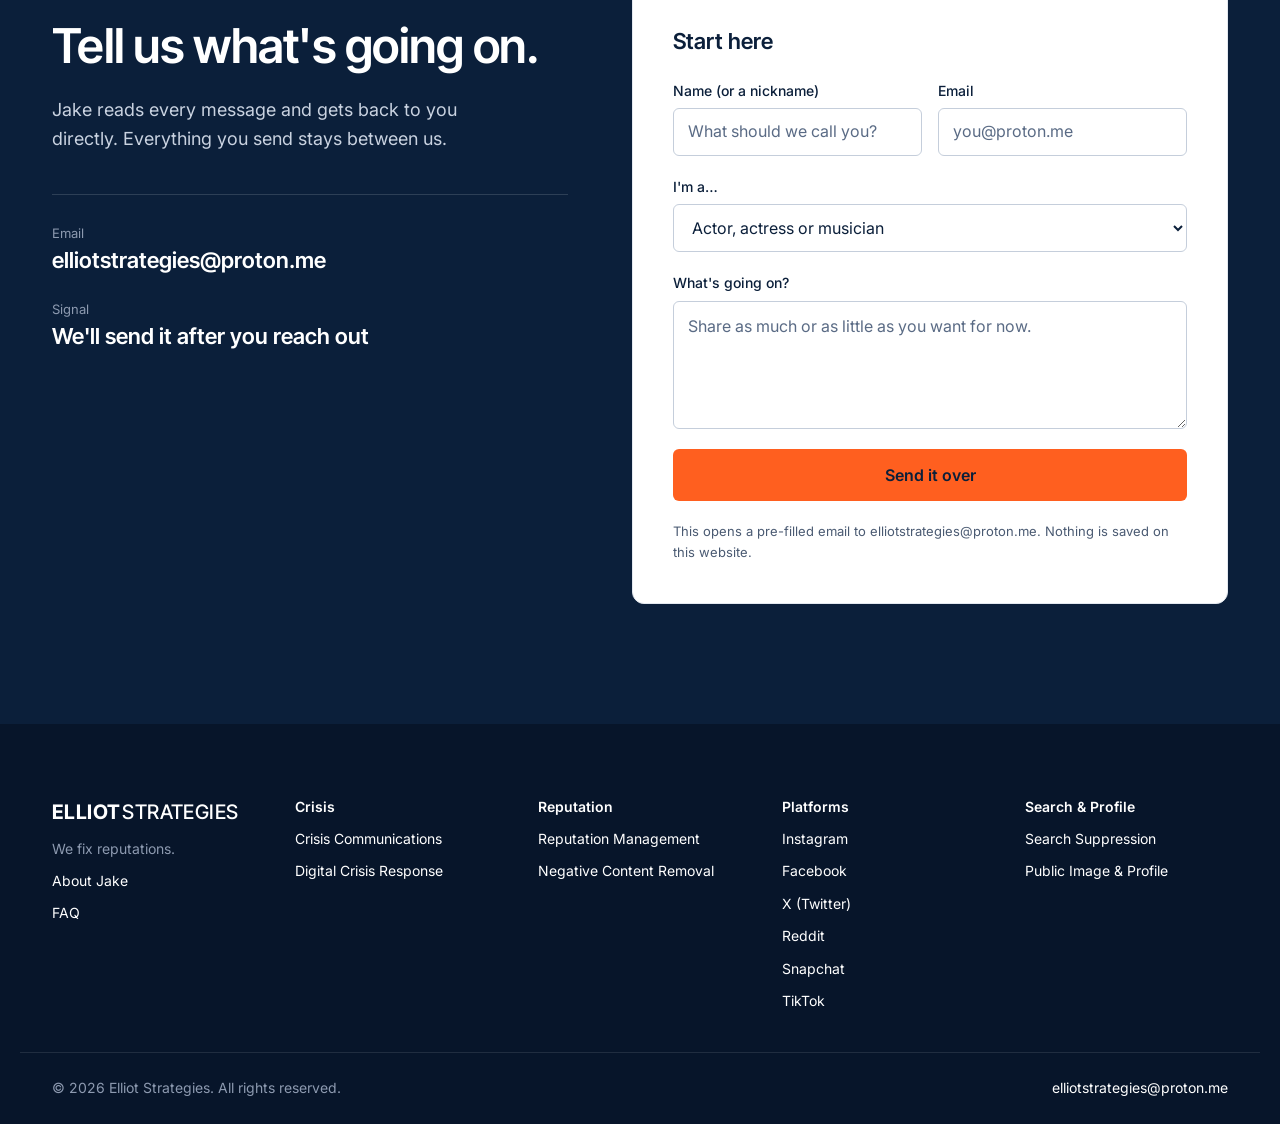
==== commit 8a5edf98: "Headline: Bad stuff online? We bury it. Co-Authored-By: Claude Opus 5.5 <noreply@anthropic.com> Clau" ====
--- a/index.html
+++ b/index.html
@@ -3,7 +3,7 @@
 <head>
 <meta charset="utf-8">
 <meta name="viewport" content="width=device-width, initial-scale=1">
-<title>Elliot Strategies | We fix reputations</title>
+<title>Elliot Strategies | Bad stuff online? We bury it.</title>
 <meta name="description" content="Takedowns, content removal, Google clean-up and crisis help for active politicians, city officials, actors, actresses, musicians and business people.">
 <meta name="theme-color" content="#0b1f3a">
 <script>try{var t=localStorage.getItem('es-theme');if(t)document.documentElement.setAttribute('data-theme',t);}catch(e){}</script>
@@ -44,8 +44,8 @@
 <section class="hero dark">
 <div class="wrap hero-in">
 <div class="hero-copy">
-<h1>We fix reputations.</h1>
-<p class="lead">Bad press, damaging posts, fake accounts, search results you don't want people seeing. We get them taken down, pushed down or handled. We work with active politicians, city officials, actors, actresses, musicians and business people who can't let it sit.</p>
+<h1>Bad stuff online?<br>We bury it.</h1>
+<p class="lead">Bad press, mugshots, damaging posts, fake accounts, search results you'd rather nobody saw. We get them taken down, pushed down or handled. We work with active politicians, city officials, actors, actresses, musicians and business people who can't let it sit.</p>
 <div class="ctas"><a class="btn btn-lg" href="#contact">Tell us what's going on <svg width="16" height="16" viewBox="0 0 24 24" fill="none" stroke="currentColor" stroke-width="2" stroke-linecap="round" stroke-linejoin="round" aria-hidden="true"><path d="M5 12h14"/><path d="m13 6 6 6-6 6"/></svg></a><a class="btn-ghost" href="#services">See what we do</a></div>
 </div>
 <div class="terms">
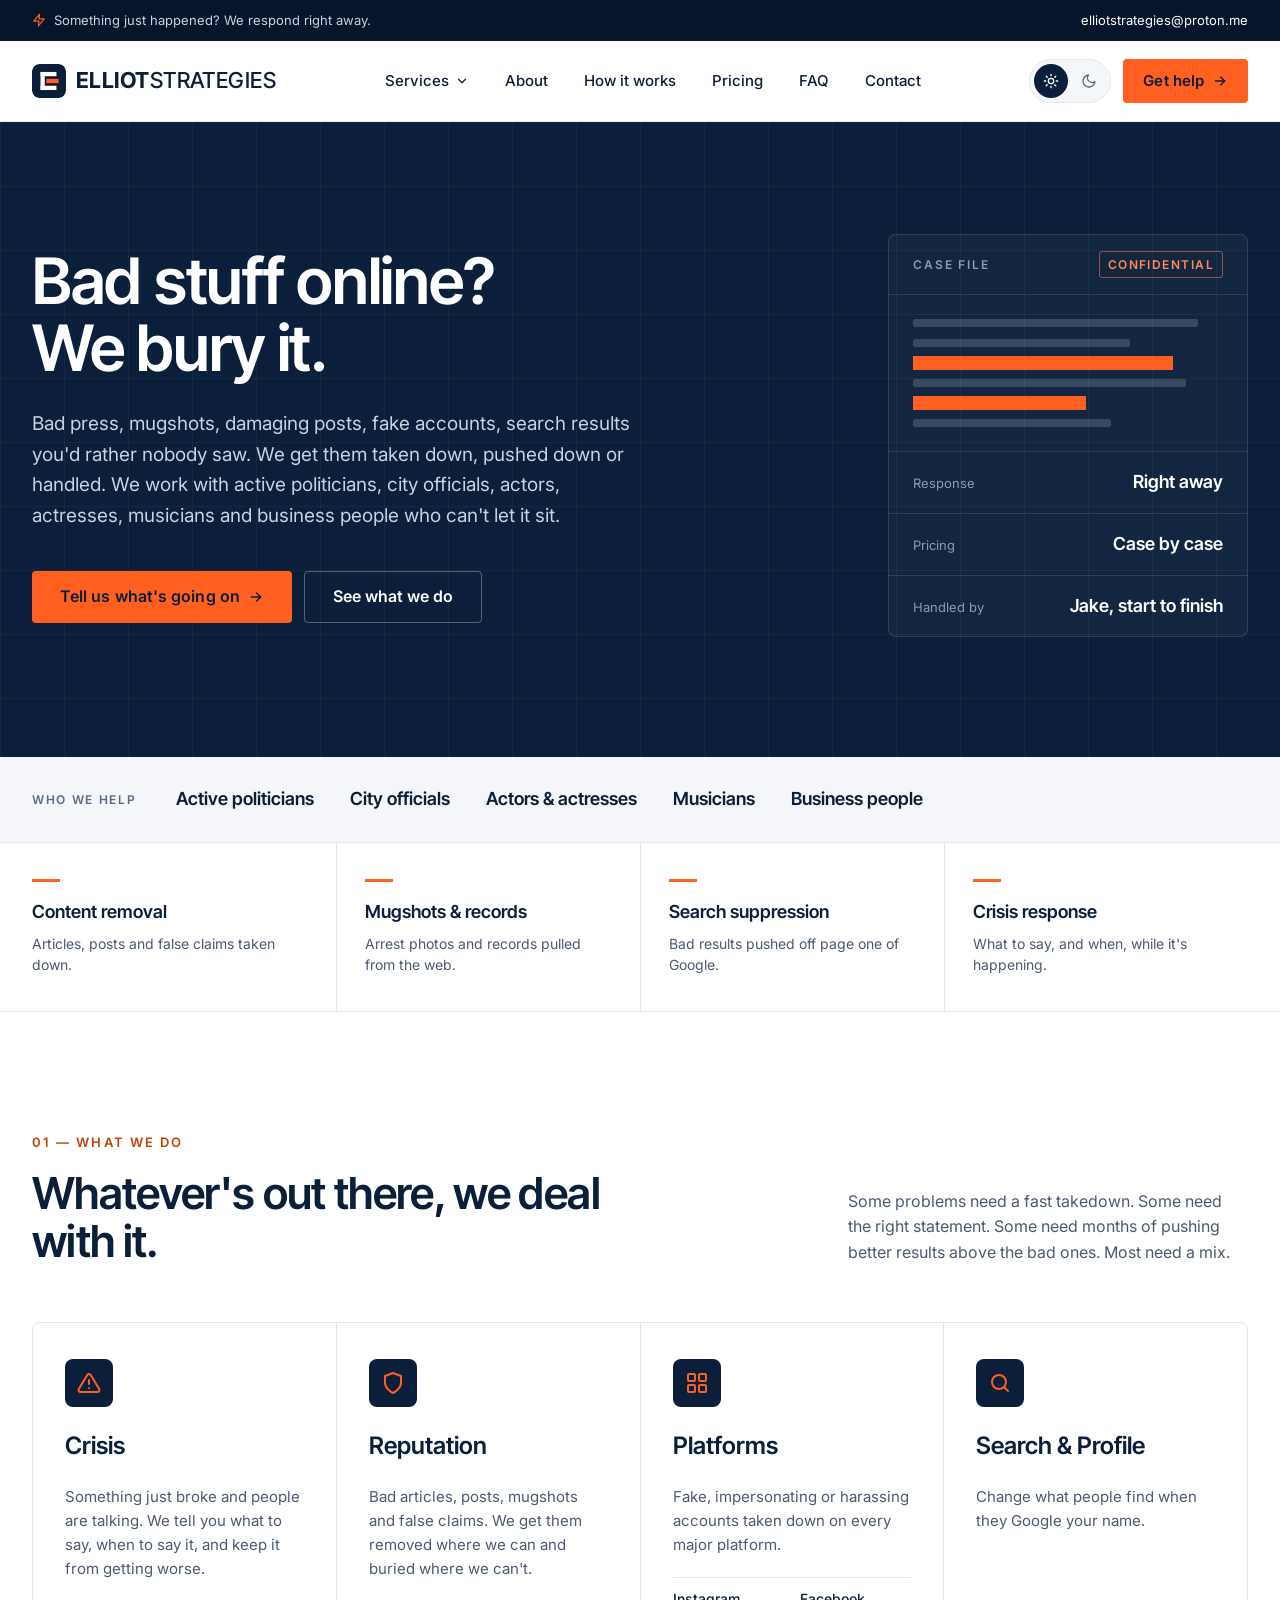
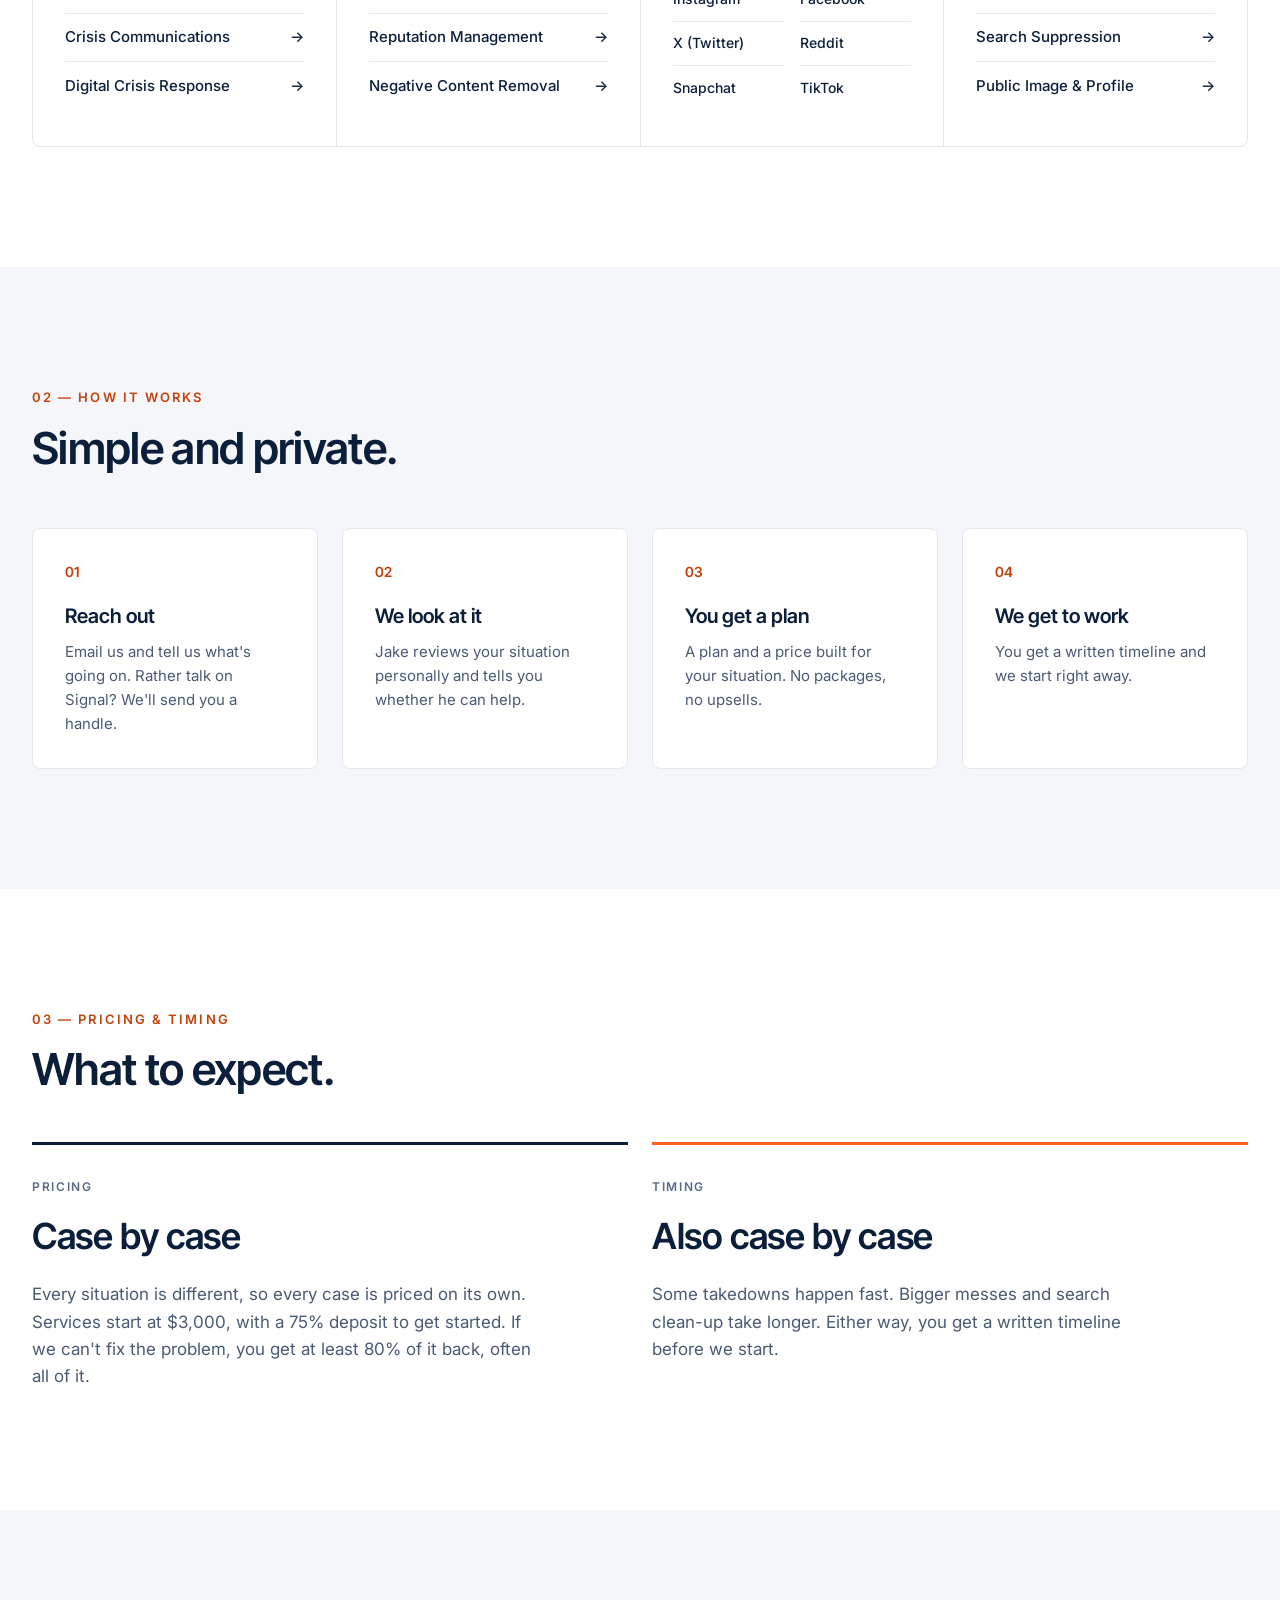
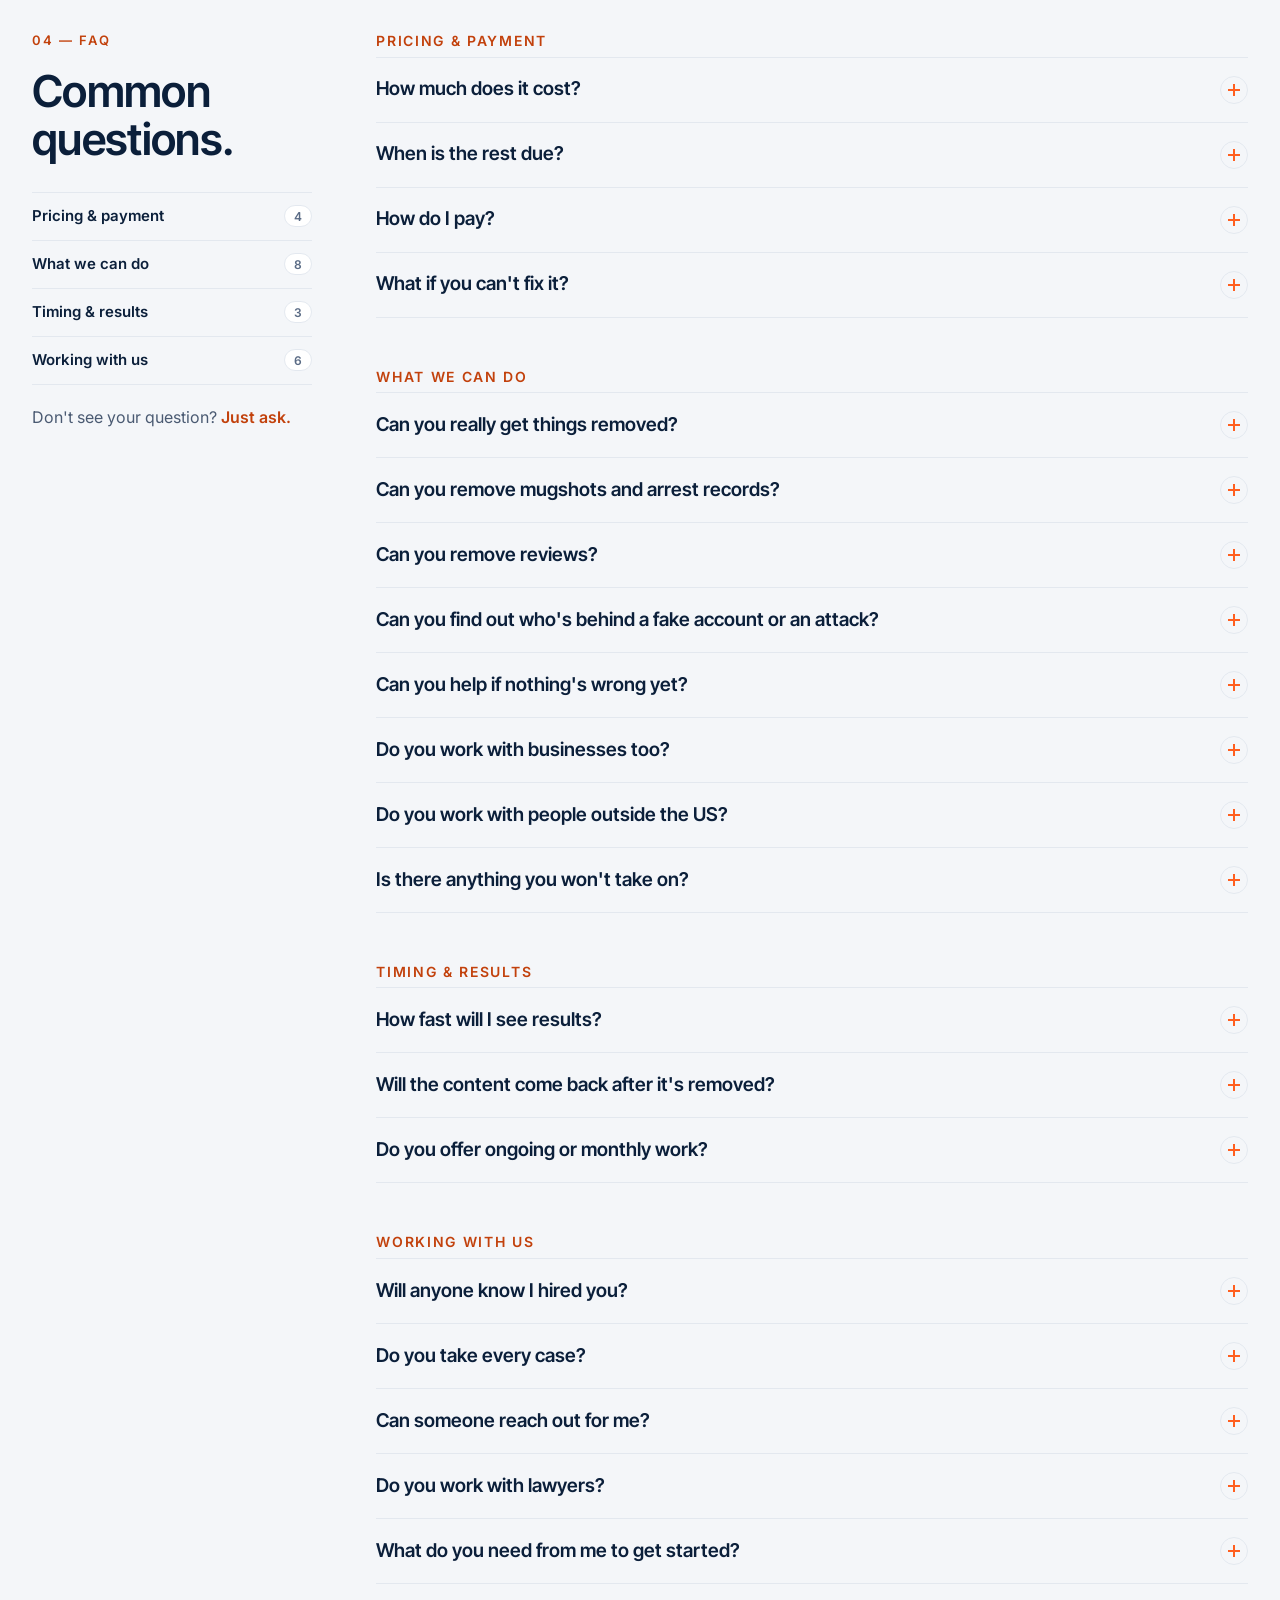
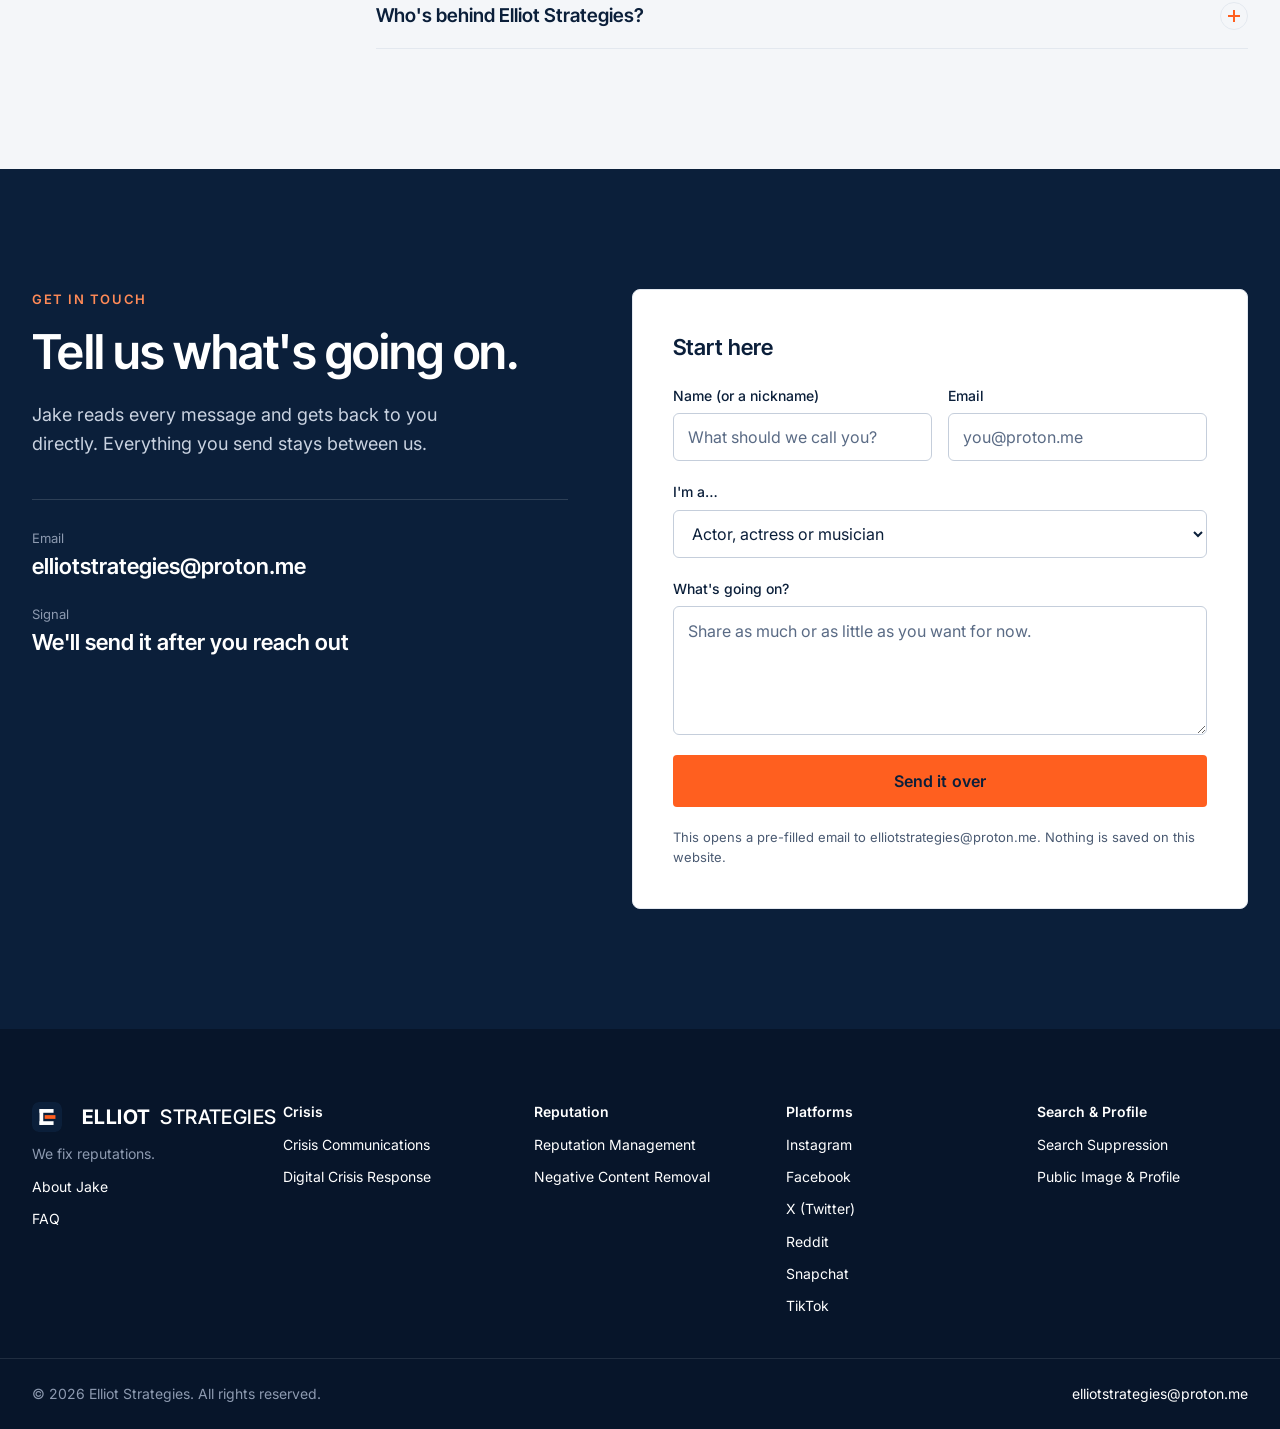
==== commit f4c0fee4: "Enterprise pass: logo mark, favicons, case-file hero, capability strip, numbered sections, iPhone st" ====
--- a/index.html
+++ b/index.html
@@ -6,6 +6,10 @@
 <title>Elliot Strategies | Bad stuff online? We bury it.</title>
 <meta name="description" content="Takedowns, content removal, Google clean-up and crisis help for active politicians, city officials, actors, actresses, musicians and business people.">
 <meta name="theme-color" content="#0b1f3a">
+<link rel="icon" href="/favicon.svg" type="image/svg+xml">
+<link rel="icon" href="/favicon-32.png" sizes="32x32">
+<link rel="apple-touch-icon" href="/apple-touch-icon.png">
+<meta name="format-detection" content="telephone=no">
 <script>try{var t=localStorage.getItem('es-theme');if(t)document.documentElement.setAttribute('data-theme',t);}catch(e){}</script>
 <link rel="preconnect" href="https://fonts.googleapis.com">
 <link rel="preconnect" href="https://fonts.gstatic.com" crossorigin>
@@ -17,7 +21,7 @@
 <div class="util dark"><div class="wrap"><span><svg width="14" height="14" viewBox="0 0 24 24" fill="none" stroke="#ff5f1f" stroke-width="2" stroke-linecap="round" stroke-linejoin="round" aria-hidden="true"><path d="M13 2 3 14h9l-1 8 10-12h-9l1-8z"/></svg>Something just happened? We respond right away.</span><a href="mailto:elliotstrategies@proton.me">elliotstrategies@proton.me</a></div></div>
 <header class="site-header">
 <div class="wrap bar">
-<a class="brand" href="/" aria-label="Elliot Strategies home"><b>ELLIOT</b><span>STRATEGIES</span><i></i></a>
+<a class="brand" href="/" aria-label="Elliot Strategies home"><img class="mark" src="/assets/mark.svg" width="34" height="34" alt=""><b>ELLIOT</b><span>STRATEGIES</span></a>
 <nav class="nav" aria-label="Primary">
 <button type="button" class="nav-btn" aria-expanded="false" aria-controls="mega">Services <svg width="14" height="14" viewBox="0 0 24 24" fill="none" stroke="currentColor" stroke-width="2" stroke-linecap="round" stroke-linejoin="round" aria-hidden="true"><path d="m6 9 6 6 6-6"/></svg></button>
 <a href="/about/">About</a>
@@ -48,21 +52,30 @@
 <p class="lead">Bad press, mugshots, damaging posts, fake accounts, search results you'd rather nobody saw. We get them taken down, pushed down or handled. We work with active politicians, city officials, actors, actresses, musicians and business people who can't let it sit.</p>
 <div class="ctas"><a class="btn btn-lg" href="#contact">Tell us what's going on <svg width="16" height="16" viewBox="0 0 24 24" fill="none" stroke="currentColor" stroke-width="2" stroke-linecap="round" stroke-linejoin="round" aria-hidden="true"><path d="M5 12h14"/><path d="m13 6 6 6-6 6"/></svg></a><a class="btn-ghost" href="#services">See what we do</a></div>
 </div>
-<div class="terms">
-<div class="h">The short version</div>
-<div><small>Response</small><strong>Right away</strong></div>
-<div><small>Pricing</small><strong>Case by case</strong></div>
-<div><small>Who handles it</small><strong>Jake, start to finish</strong></div>
+<div class="casefile" aria-label="How we work">
+<div class="cf-top"><span>Case file</span><span class="cf-tag">Confidential</span></div>
+<div class="cf-doc" aria-hidden="true"><i style="width:92%"></i><i style="width:70%"></i><b style="width:84%"></b><i style="width:88%"></i><b style="width:56%"></b><i style="width:64%"></i></div>
+<dl class="cf-terms">
+<div><dt>Response</dt><dd>Right away</dd></div>
+<div><dt>Pricing</dt><dd>Case by case</dd></div>
+<div><dt>Handled by</dt><dd>Jake, start to finish</dd></div>
+</dl>
 </div>
 </div>
 </section>
 <section id="clients" class="clients"><div class="wrap"><div class="label">Who we help</div><ul><li>Active politicians</li><li>City officials</li><li>Actors &amp; actresses</li><li>Musicians</li><li>Business people</li></ul></div></section>
+<section class="caps"><div class="wrap caps-grid">
+<div><span class="cap-k" aria-hidden="true"></span><strong>Content removal</strong><span>Articles, posts and false claims taken down.</span></div>
+<div><span class="cap-k" aria-hidden="true"></span><strong>Mugshots &amp; records</strong><span>Arrest photos and records pulled from the web.</span></div>
+<div><span class="cap-k" aria-hidden="true"></span><strong>Search suppression</strong><span>Bad results pushed off page one of Google.</span></div>
+<div><span class="cap-k" aria-hidden="true"></span><strong>Crisis response</strong><span>What to say, and when, while it's happening.</span></div>
+</div></section>
 <section id="services" class="section"><div class="wrap">
-<div class="sec-head"><div><div class="eyebrow">What we do</div><h2>Whatever's out there, we deal with it.</h2></div><p>Some problems need a fast takedown. Some need the right statement. Some need months of pushing better results above the bad ones. Most need a mix.</p></div>
+<div class="sec-head"><div><div class="eyebrow">01 — What we do</div><h2>Whatever's out there, we deal with it.</h2></div><p>Some problems need a fast takedown. Some need the right statement. Some need months of pushing better results above the bad ones. Most need a mix.</p></div>
 <div class="practice"><div><div class="tile"><svg width="24" height="24" viewBox="0 0 24 24" fill="none" stroke="#ff5f1f" stroke-width="2" stroke-linecap="round" stroke-linejoin="round" aria-hidden="true"><path d="M12 9v4"/><path d="M12 17h.01"/><path d="M10.3 3.9 1.8 18a2 2 0 0 0 1.7 3h17a2 2 0 0 0 1.7-3L13.7 3.9a2 2 0 0 0-3.4 0z"/></svg></div><h3>Crisis</h3><p>Something just broke and people are talking. We tell you what to say, when to say it, and keep it from getting worse.</p><div class="links"><a href="/services/crisis-communications/">Crisis Communications<span aria-hidden="true">→</span></a><a href="/services/digital-crisis-response/">Digital Crisis Response<span aria-hidden="true">→</span></a></div></div><div><div class="tile"><svg width="24" height="24" viewBox="0 0 24 24" fill="none" stroke="#ff5f1f" stroke-width="2" stroke-linecap="round" stroke-linejoin="round" aria-hidden="true"><path d="M12 22s8-4 8-10V5l-8-3-8 3v7c0 6 8 10 8 10z"/></svg></div><h3>Reputation</h3><p>Bad articles, posts, mugshots and false claims. We get them removed where we can and buried where we can&#x27;t.</p><div class="links"><a href="/services/reputation-management/">Reputation Management<span aria-hidden="true">→</span></a><a href="/services/negative-content-removal/">Negative Content Removal<span aria-hidden="true">→</span></a></div></div><div><div class="tile"><svg width="24" height="24" viewBox="0 0 24 24" fill="none" stroke="#ff5f1f" stroke-width="2" stroke-linecap="round" stroke-linejoin="round" aria-hidden="true"><rect x="3" y="3" width="7" height="7" rx="1"/><rect x="14" y="3" width="7" height="7" rx="1"/><rect x="3" y="14" width="7" height="7" rx="1"/><rect x="14" y="14" width="7" height="7" rx="1"/></svg></div><h3>Platforms</h3><p>Fake, impersonating or harassing accounts taken down on every major platform.</p><div class="links two"><a href="/services/instagram-account-takedown/">Instagram</a><a href="/services/facebook-account-takedown/">Facebook</a><a href="/services/x-account-takedown/">X (Twitter)</a><a href="/services/reddit-account-takedown/">Reddit</a><a href="/services/snapchat-account-takedown/">Snapchat</a><a href="/services/tiktok-account-takedown/">TikTok</a></div></div><div><div class="tile"><svg width="24" height="24" viewBox="0 0 24 24" fill="none" stroke="#ff5f1f" stroke-width="2" stroke-linecap="round" stroke-linejoin="round" aria-hidden="true"><circle cx="11" cy="11" r="7"/><path d="m20 20-3.5-3.5"/></svg></div><h3>Search &amp; Profile</h3><p>Change what people find when they Google your name.</p><div class="links"><a href="/services/search-suppression/">Search Suppression<span aria-hidden="true">→</span></a><a href="/services/public-image-and-profile/">Public Image &amp; Profile<span aria-hidden="true">→</span></a></div></div></div>
 </div></section>
 <section id="approach" class="section alt"><div class="wrap">
-<div style="max-width:640px;margin-bottom:56px"><div class="eyebrow">How it works</div><h2>Simple and private.</h2></div>
+<div style="max-width:640px;margin-bottom:56px"><div class="eyebrow">02 — How it works</div><h2>Simple and private.</h2></div>
 <div class="steps">
 <div><div class="num">01</div><h3>Reach out</h3><p>Email us and tell us what's going on. Rather talk on Signal? We'll send you a handle.</p></div>
 <div><div class="num">02</div><h3>We look at it</h3><p>Jake reviews your situation personally and tells you whether he can help.</p></div>
@@ -70,12 +83,12 @@
 <div><div class="num">04</div><h3>We get to work</h3><p>You get a written timeline and we start right away.</p></div>
 </div>
 </div></section>
-<section id="pricing" class="section"><div class="wrap two-col">
+<section id="pricing" class="section"><div class="wrap"><div style="max-width:640px;margin-bottom:48px"><div class="eyebrow">03 — Pricing &amp; timing</div><h2>What to expect.</h2></div></div><div class="wrap two-col">
 <div><div class="label">Pricing</div><h3>Case by case</h3><p>Every situation is different, so every case is priced on its own. Services start at $3,000, with a 75% deposit to get started. If we can't fix the problem, you get at least 80% of it back, often all of it.</p></div>
 <div><div class="label">Timing</div><h3>Also case by case</h3><p>Some takedowns happen fast. Bigger messes and search clean-up take longer. Either way, you get a written timeline before we start.</p></div>
 </div></section>
 <section id="faq" class="section alt"><div class="wrap faq-wrap">
-<div class="faq-head"><div class="eyebrow">FAQ</div><h2>Common questions.</h2><nav class="faq-nav" aria-label="FAQ topics"><a href="#faq-pricing">Pricing &amp; payment<span>4</span></a><a href="#faq-what-we-do">What we can do<span>8</span></a><a href="#faq-timing">Timing &amp; results<span>3</span></a><a href="#faq-working-together">Working with us<span>6</span></a></nav><p>Don't see your question? <a href="#contact">Just ask.</a></p></div>
+<div class="faq-head"><div class="eyebrow">04 — FAQ</div><h2>Common questions.</h2><nav class="faq-nav" aria-label="FAQ topics"><a href="#faq-pricing">Pricing &amp; payment<span>4</span></a><a href="#faq-what-we-do">What we can do<span>8</span></a><a href="#faq-timing">Timing &amp; results<span>3</span></a><a href="#faq-working-together">Working with us<span>6</span></a></nav><p>Don't see your question? <a href="#contact">Just ask.</a></p></div>
 <div class="faq-groups"><div class="faq-group" id="faq-pricing"><h3>Pricing &amp; payment</h3><div class="faq-list"><details><summary>How much does it cost?<span class="pm" aria-hidden="true"></span></summary><p>Every situation is different, so pricing is case by case. Services start at $3,000, and we take a 75% deposit to get started.</p></details><details><summary>When is the rest due?<span class="pm" aria-hidden="true"></span></summary><p>The remaining 25% is due when the job is done.</p></details><details><summary>How do I pay?<span class="pm" aria-hidden="true"></span></summary><p>Card, crypto or invoice.</p></details><details><summary>What if you can&#x27;t fix it?<span class="pm" aria-hidden="true"></span></summary><p>We don&#x27;t guarantee results, and nobody honest can. But if we can&#x27;t fix the problem, you get at least 80% of your money back, and often all of it. The small amount we may keep only covers work already done. (Refunds don&#x27;t apply to proactive PR and image-building work.)</p></details></div></div><div class="faq-group" id="faq-what-we-do"><h3>What we can do</h3><div class="faq-list"><details><summary>Can you really get things removed?<span class="pm" aria-hidden="true"></span></summary><p>Most things, yes, including content other firms say can&#x27;t be touched. We have working relationships at news outlets and social media platforms, and methods we&#x27;ve built over years. We&#x27;ll tell you what&#x27;s realistic for your situation before we start.</p></details><details><summary>Can you remove mugshots and arrest records?<span class="pm" aria-hidden="true"></span></summary><p>Yes.</p></details><details><summary>Can you remove reviews?<span class="pm" aria-hidden="true"></span></summary><p>No. Review removal on Google, Yelp and similar sites isn&#x27;t something we offer.</p></details><details><summary>Can you find out who&#x27;s behind a fake account or an attack?<span class="pm" aria-hidden="true"></span></summary><p>Yes. We use open-source intelligence and investigative methods to track down who&#x27;s behind it.</p></details><details><summary>Can you help if nothing&#x27;s wrong yet?<span class="pm" aria-hidden="true"></span></summary><p>Yes. We run positive PR campaigns and build up your online presence so you look good before a launch, campaign or big moment. Refunds don&#x27;t apply to this kind of work.</p></details><details><summary>Do you work with businesses too?<span class="pm" aria-hidden="true"></span></summary><p>Yes. We work with companies of all sizes, as well as individuals.</p></details><details><summary>Do you work with people outside the US?<span class="pm" aria-hidden="true"></span></summary><p>Yes. We work with clients anywhere.</p></details><details><summary>Is there anything you won&#x27;t take on?<span class="pm" aria-hidden="true"></span></summary><p>We don&#x27;t take cases involving sex crimes, whether it&#x27;s a conviction or allegations where the evidence points to guilt. Everything else, we&#x27;ll look at.</p></details></div></div><div class="faq-group" id="faq-timing"><h3>Timing &amp; results</h3><div class="faq-list"><details><summary>How fast will I see results?<span class="pm" aria-hidden="true"></span></summary><p>It depends on the case. Some takedowns happen fast; search clean-up and bigger situations take longer. You get a written timeline before any work starts.</p></details><details><summary>Will the content come back after it&#x27;s removed?<span class="pm" aria-hidden="true"></span></summary><p>If you add monitoring, we keep watching and deal with anything that resurfaces. Without it, the job ends once the content is down.</p></details><details><summary>Do you offer ongoing or monthly work?<span class="pm" aria-hidden="true"></span></summary><p>Yes. Monitoring and ongoing reputation upkeep are available, priced on the hours and what you need.</p></details></div></div><div class="faq-group" id="faq-working-together"><h3>Working with us</h3><div class="faq-list"><details><summary>Will anyone know I hired you?<span class="pm" aria-hidden="true"></span></summary><p>No. Every client signs an NDA with us, and confidentiality is the whole business. If clients couldn&#x27;t trust us to stay quiet, we wouldn&#x27;t have clients.</p></details><details><summary>Do you take every case?<span class="pm" aria-hidden="true"></span></summary><p>No. We turn down more clients than we take on.</p></details><details><summary>Can someone reach out for me?<span class="pm" aria-hidden="true"></span></summary><p>Yes. Agents, managers, lawyers, publicists and campaign staff reach out on behalf of clients all the time.</p></details><details><summary>Do you work with lawyers?<span class="pm" aria-hidden="true"></span></summary><p>Yes. When a case needs legal action, we work with outside attorneys. We don&#x27;t have in-house lawyers.</p></details><details><summary>What do you need from me to get started?<span class="pm" aria-hidden="true"></span></summary><p>Tell us what&#x27;s going on and send any links or screenshots you have. If there&#x27;s a legal case involved, we&#x27;ll need most, if not all, of the files related to it.</p></details><details><summary>Who&#x27;s behind Elliot Strategies?<span class="pm" aria-hidden="true"></span></summary><p>Jake Elliot, who has a background in emergency services, security, OSINT, investigations, public relations and communications. You work with him directly from start to finish.</p></details></div></div></div>
 </div></section>
 <script type="application/ld+json">{"@context": "https://schema.org", "@type": "FAQPage", "mainEntity": [{"@type": "Question", "name": "How much does it cost?", "acceptedAnswer": {"@type": "Answer", "text": "Every situation is different, so pricing is case by case. Services start at $3,000, and we take a 75% deposit to get started."}}, {"@type": "Question", "name": "When is the rest due?", "acceptedAnswer": {"@type": "Answer", "text": "The remaining 25% is due when the job is done."}}, {"@type": "Question", "name": "How do I pay?", "acceptedAnswer": {"@type": "Answer", "text": "Card, crypto or invoice."}}, {"@type": "Question", "name": "What if you can't fix it?", "acceptedAnswer": {"@type": "Answer", "text": "We don't guarantee results, and nobody honest can. But if we can't fix the problem, you get at least 80% of your money back, and often all of it. The small amount we may keep only covers work already done. (Refunds don't apply to proactive PR and image-building work.)"}}, {"@type": "Question", "name": "Can you really get things removed?", "acceptedAnswer": {"@type": "Answer", "text": "Most things, yes, including content other firms say can't be touched. We have working relationships at news outlets and social media platforms, and methods we've built over years. We'll tell you what's realistic for your situation before we start."}}, {"@type": "Question", "name": "Can you remove mugshots and arrest records?", "acceptedAnswer": {"@type": "Answer", "text": "Yes."}}, {"@type": "Question", "name": "Can you remove reviews?", "acceptedAnswer": {"@type": "Answer", "text": "No. Review removal on Google, Yelp and similar sites isn't something we offer."}}, {"@type": "Question", "name": "Can you find out who's behind a fake account or an attack?", "acceptedAnswer": {"@type": "Answer", "text": "Yes. We use open-source intelligence and investigative methods to track down who's behind it."}}, {"@type": "Question", "name": "Can you help if nothing's wrong yet?", "acceptedAnswer": {"@type": "Answer", "text": "Yes. We run positive PR campaigns and build up your online presence so you look good before a launch, campaign or big moment. Refunds don't apply to this kind of work."}}, {"@type": "Question", "name": "Do you work with businesses too?", "acceptedAnswer": {"@type": "Answer", "text": "Yes. We work with companies of all sizes, as well as individuals."}}, {"@type": "Question", "name": "Do you work with people outside the US?", "acceptedAnswer": {"@type": "Answer", "text": "Yes. We work with clients anywhere."}}, {"@type": "Question", "name": "Is there anything you won't take on?", "acceptedAnswer": {"@type": "Answer", "text": "We don't take cases involving sex crimes, whether it's a conviction or allegations where the evidence points to guilt. Everything else, we'll look at."}}, {"@type": "Question", "name": "How fast will I see results?", "acceptedAnswer": {"@type": "Answer", "text": "It depends on the case. Some takedowns happen fast; search clean-up and bigger situations take longer. You get a written timeline before any work starts."}}, {"@type": "Question", "name": "Will the content come back after it's removed?", "acceptedAnswer": {"@type": "Answer", "text": "If you add monitoring, we keep watching and deal with anything that resurfaces. Without it, the job ends once the content is down."}}, {"@type": "Question", "name": "Do you offer ongoing or monthly work?", "acceptedAnswer": {"@type": "Answer", "text": "Yes. Monitoring and ongoing reputation upkeep are available, priced on the hours and what you need."}}, {"@type": "Question", "name": "Will anyone know I hired you?", "acceptedAnswer": {"@type": "Answer", "text": "No. Every client signs an NDA with us, and confidentiality is the whole business. If clients couldn't trust us to stay quiet, we wouldn't have clients."}}, {"@type": "Question", "name": "Do you take every case?", "acceptedAnswer": {"@type": "Answer", "text": "No. We turn down more clients than we take on."}}, {"@type": "Question", "name": "Can someone reach out for me?", "acceptedAnswer": {"@type": "Answer", "text": "Yes. Agents, managers, lawyers, publicists and campaign staff reach out on behalf of clients all the time."}}, {"@type": "Question", "name": "Do you work with lawyers?", "acceptedAnswer": {"@type": "Answer", "text": "Yes. When a case needs legal action, we work with outside attorneys. We don't have in-house lawyers."}}, {"@type": "Question", "name": "What do you need from me to get started?", "acceptedAnswer": {"@type": "Answer", "text": "Tell us what's going on and send any links or screenshots you have. If there's a legal case involved, we'll need most, if not all, of the files related to it."}}, {"@type": "Question", "name": "Who's behind Elliot Strategies?", "acceptedAnswer": {"@type": "Answer", "text": "Jake Elliot, who has a background in emergency services, security, OSINT, investigations, public relations and communications. You work with him directly from start to finish."}}]}</script>
@@ -107,7 +120,7 @@
 
 </main>
 <footer class="footer dark">
-<div class="wrap foot-grid"><div><a class="brand" href="/"><b>ELLIOT</b><span>STRATEGIES</span></a><p style="margin:0">We fix reputations.</p><a href="/about/">About Jake</a><a href="/#faq">FAQ</a></div><div><h5>Crisis</h5><a href="/services/crisis-communications/">Crisis Communications</a><a href="/services/digital-crisis-response/">Digital Crisis Response</a></div><div><h5>Reputation</h5><a href="/services/reputation-management/">Reputation Management</a><a href="/services/negative-content-removal/">Negative Content Removal</a></div><div><h5>Platforms</h5><a href="/services/instagram-account-takedown/">Instagram</a><a href="/services/facebook-account-takedown/">Facebook</a><a href="/services/x-account-takedown/">X (Twitter)</a><a href="/services/reddit-account-takedown/">Reddit</a><a href="/services/snapchat-account-takedown/">Snapchat</a><a href="/services/tiktok-account-takedown/">TikTok</a></div><div><h5>Search &amp; Profile</h5><a href="/services/search-suppression/">Search Suppression</a><a href="/services/public-image-and-profile/">Public Image &amp; Profile</a></div></div>
+<div class="wrap foot-grid"><div><a class="brand" href="/"><img class="mark" src="/assets/mark.svg" width="30" height="30" alt=""><b>ELLIOT</b><span>STRATEGIES</span></a><p style="margin:0">We fix reputations.</p><a href="/about/">About Jake</a><a href="/#faq">FAQ</a></div><div><h5>Crisis</h5><a href="/services/crisis-communications/">Crisis Communications</a><a href="/services/digital-crisis-response/">Digital Crisis Response</a></div><div><h5>Reputation</h5><a href="/services/reputation-management/">Reputation Management</a><a href="/services/negative-content-removal/">Negative Content Removal</a></div><div><h5>Platforms</h5><a href="/services/instagram-account-takedown/">Instagram</a><a href="/services/facebook-account-takedown/">Facebook</a><a href="/services/x-account-takedown/">X (Twitter)</a><a href="/services/reddit-account-takedown/">Reddit</a><a href="/services/snapchat-account-takedown/">Snapchat</a><a href="/services/tiktok-account-takedown/">TikTok</a></div><div><h5>Search &amp; Profile</h5><a href="/services/search-suppression/">Search Suppression</a><a href="/services/public-image-and-profile/">Public Image &amp; Profile</a></div></div>
 <div class="wrap foot-bar"><span>© 2026 Elliot Strategies. All rights reserved.</span><a href="mailto:elliotstrategies@proton.me">elliotstrategies@proton.me</a></div>
 </footer>
 <script src="/assets/site.js"></script>
--- a/assets/style.css
+++ b/assets/style.css
@@ -258,3 +258,65 @@
 @media (max-width:560px){.about-photo{max-width:none}}
 .section p.intro{margin:20px 0 0;font-size:17px;color:var(--muted)}
 .section p.outro{margin:40px 0 0;max-width:720px;font-size:18px;color:var(--text);font-family:var(--head);font-weight:500;line-height:1.5}
+
+/* ===== Enterprise pass ===== */
+html{-webkit-text-size-adjust:100%;text-size-adjust:100%;overflow-x:hidden}
+body{text-rendering:optimizeLegibility;-webkit-tap-highlight-color:transparent}
+img{max-width:100%}
+.wrap{max-width:1280px}
+.brand{align-items:center;gap:10px}
+.brand .mark{display:block;border-radius:7px;flex:0 0 auto}
+.brand i{display:none}
+.foot-grid .brand{gap:10px}
+.btn,.btn-ghost{border-radius:4px}
+.btn{letter-spacing:.005em}
+.practice,.steps > div,.card,.side-box,form.inquiry,.bg-grid > div,.about-photo,.feature,.terms{border-radius:8px}
+.eyebrow{letter-spacing:.16em}
+.site-header{backdrop-filter:saturate(1.2) blur(8px);-webkit-backdrop-filter:saturate(1.2) blur(8px);background:color-mix(in srgb,var(--header) 92%,transparent)}
+.practice > div{transition:background .2s}
+.practice > div:hover{background:var(--alt)}
+.steps > div{transition:border-color .2s,transform .2s}
+.steps > div:hover{border-color:var(--orange)}
+
+/* hero case file */
+.casefile{flex:1 1 360px;min-width:0;max-width:440px;background:rgba(255,255,255,.035);border:1px solid rgba(255,255,255,.12);border-radius:8px;overflow:hidden}
+.cf-top{display:flex;justify-content:space-between;align-items:center;padding:16px 24px;border-bottom:1px solid rgba(255,255,255,.12);font-size:12px;font-weight:600;letter-spacing:.16em;text-transform:uppercase;color:#8d9ab0}
+.cf-tag{color:#ff8a57;border:1px solid rgba(255,138,87,.5);padding:3px 8px;border-radius:3px;letter-spacing:.12em}
+.cf-doc{padding:24px;display:flex;flex-direction:column;gap:12px;border-bottom:1px solid rgba(255,255,255,.12)}
+.cf-doc i{display:block;height:8px;border-radius:2px;background:rgba(255,255,255,.16)}
+.cf-doc b{display:block;height:14px;margin:-3px 0;background:var(--orange)}
+.cf-terms{margin:0;padding:0}
+.cf-terms > div{display:flex;justify-content:space-between;align-items:baseline;gap:16px;padding:16px 24px;border-bottom:1px solid rgba(255,255,255,.12)}
+.cf-terms > div:last-child{border-bottom:0}
+.cf-terms dt{font-size:13px;color:#8d9ab0}
+.cf-terms dd{margin:0;font-family:var(--head);font-size:18px;font-weight:600;color:#fff;text-align:right}
+
+/* capability strip */
+.caps{border-bottom:1px solid var(--border);background:var(--page)}
+.caps-grid{display:grid;grid-template-columns:repeat(4,minmax(0,1fr))}
+.caps-grid > div{padding:36px 28px;border-left:1px solid var(--border);display:flex;flex-direction:column;gap:6px}
+.caps-grid > div:first-child{border-left:0;padding-left:0}
+.cap-k{font-family:var(--head);font-size:13px;font-weight:600;color:var(--accent);margin-bottom:6px}
+.caps-grid strong{font-family:var(--head);font-size:18px;font-weight:600}
+.caps-grid span:not(.cap-k){font-size:14px;color:var(--muted);line-height:1.5}
+
+/* who we help band, tighter */
+.clients .wrap{padding-top:28px;padding-bottom:28px}
+
+@media (max-width:1100px){.caps-grid{grid-template-columns:repeat(2,minmax(0,1fr))}.caps-grid > div:nth-child(3){border-left:0;padding-left:0}.caps-grid > div:nth-child(n+3){border-top:1px solid var(--border)}}
+@media (max-width:960px){.casefile{max-width:none}.site-header{backdrop-filter:none;-webkit-backdrop-filter:none;background:var(--header)}}
+@media (max-width:560px){
+  .caps-grid{grid-template-columns:1fr}
+  .caps-grid > div{border-left:0;padding:22px 0;border-top:1px solid var(--border)}
+  .caps-grid > div:first-child{border-top:0}
+  .cf-terms dd{font-size:16px}
+  .brand .mark{width:28px;height:28px}
+  .brand{font-size:16px;gap:8px}
+}
+/* stability: no sideways drift, no zoom-on-rotate, no jumpy anchors */
+@media (hover:none){.practice > div:hover{background:var(--card)}.steps > div:hover{border-color:var(--border)}}
+@media (prefers-reduced-motion:reduce){html{scroll-behavior:auto}*{transition:none!important}}
+.brand{gap:0}.brand .mark{margin-right:10px}
+@media (max-width:560px){.brand{gap:0}.brand .mark{margin-right:8px}}
+.site-header{backdrop-filter:none;-webkit-backdrop-filter:none;background:var(--header)}
+.cap-k{display:block;width:28px;height:3px;background:var(--orange);margin-bottom:10px}
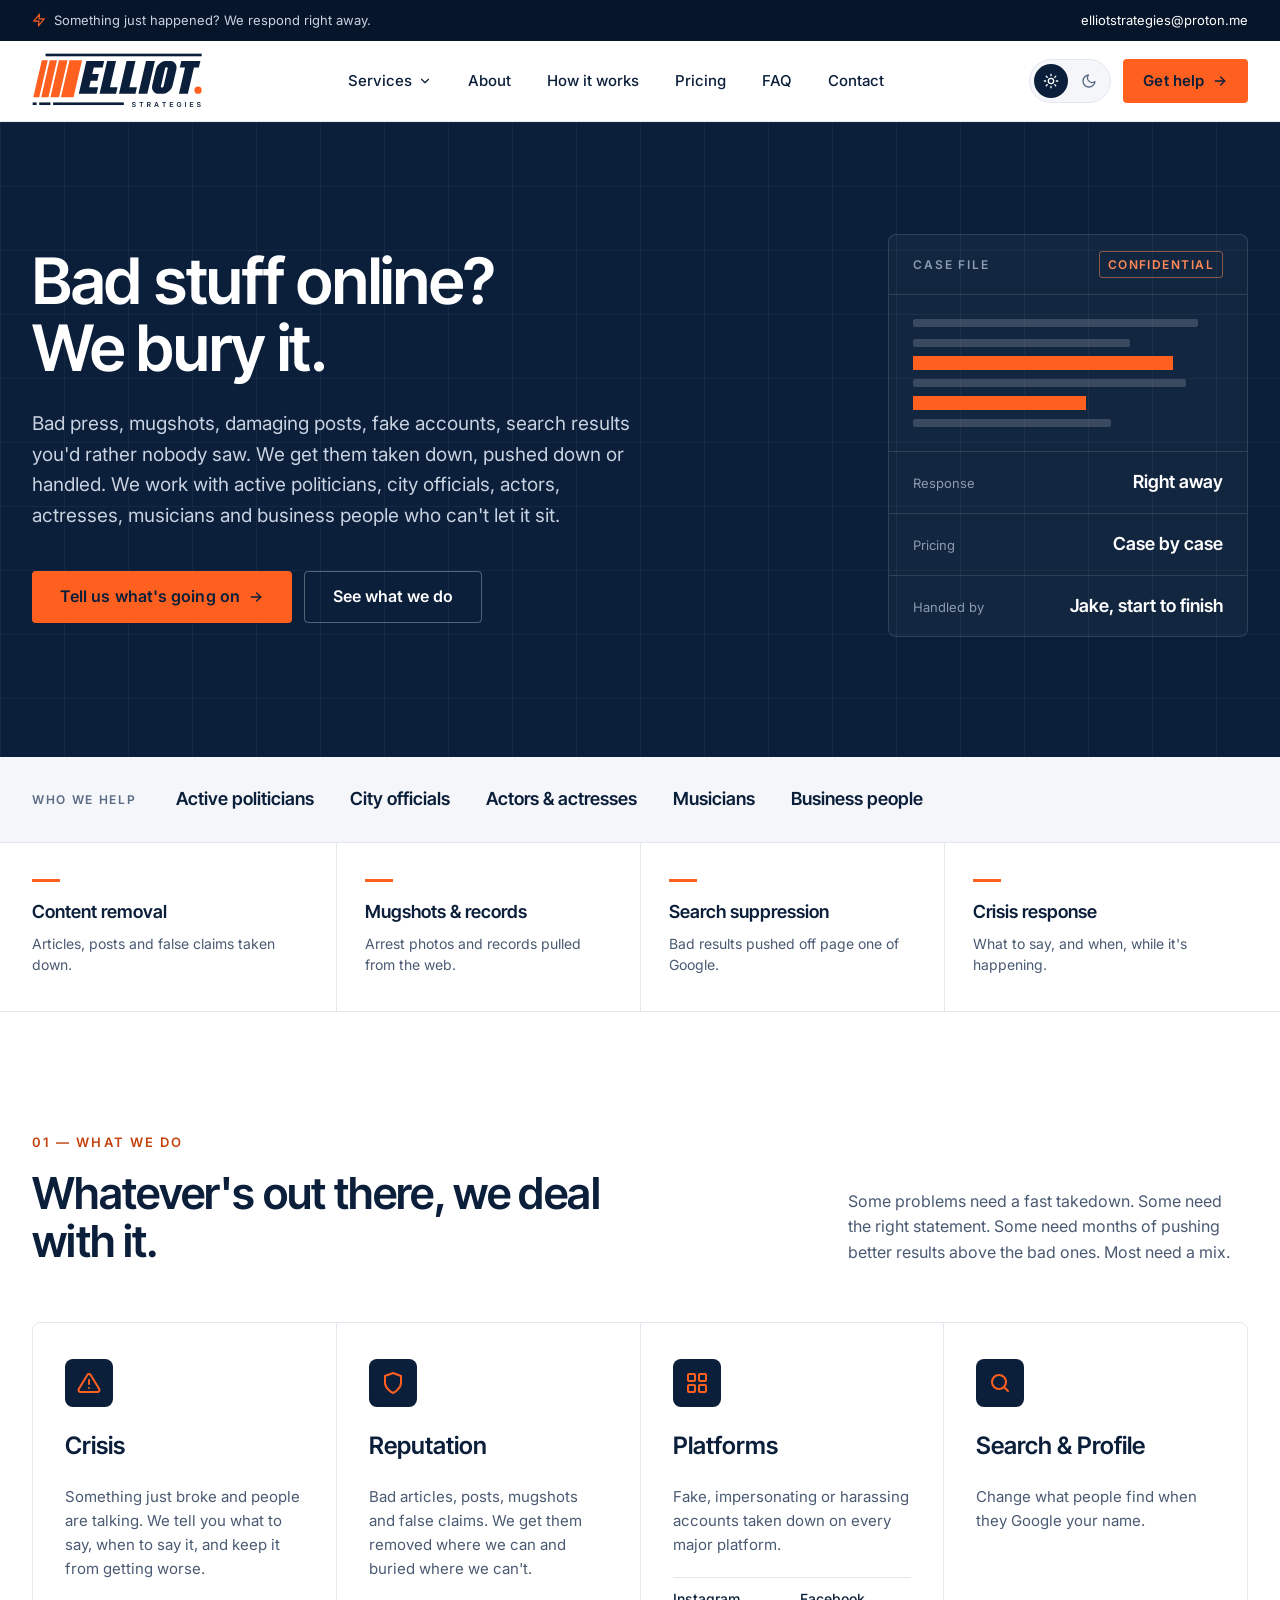
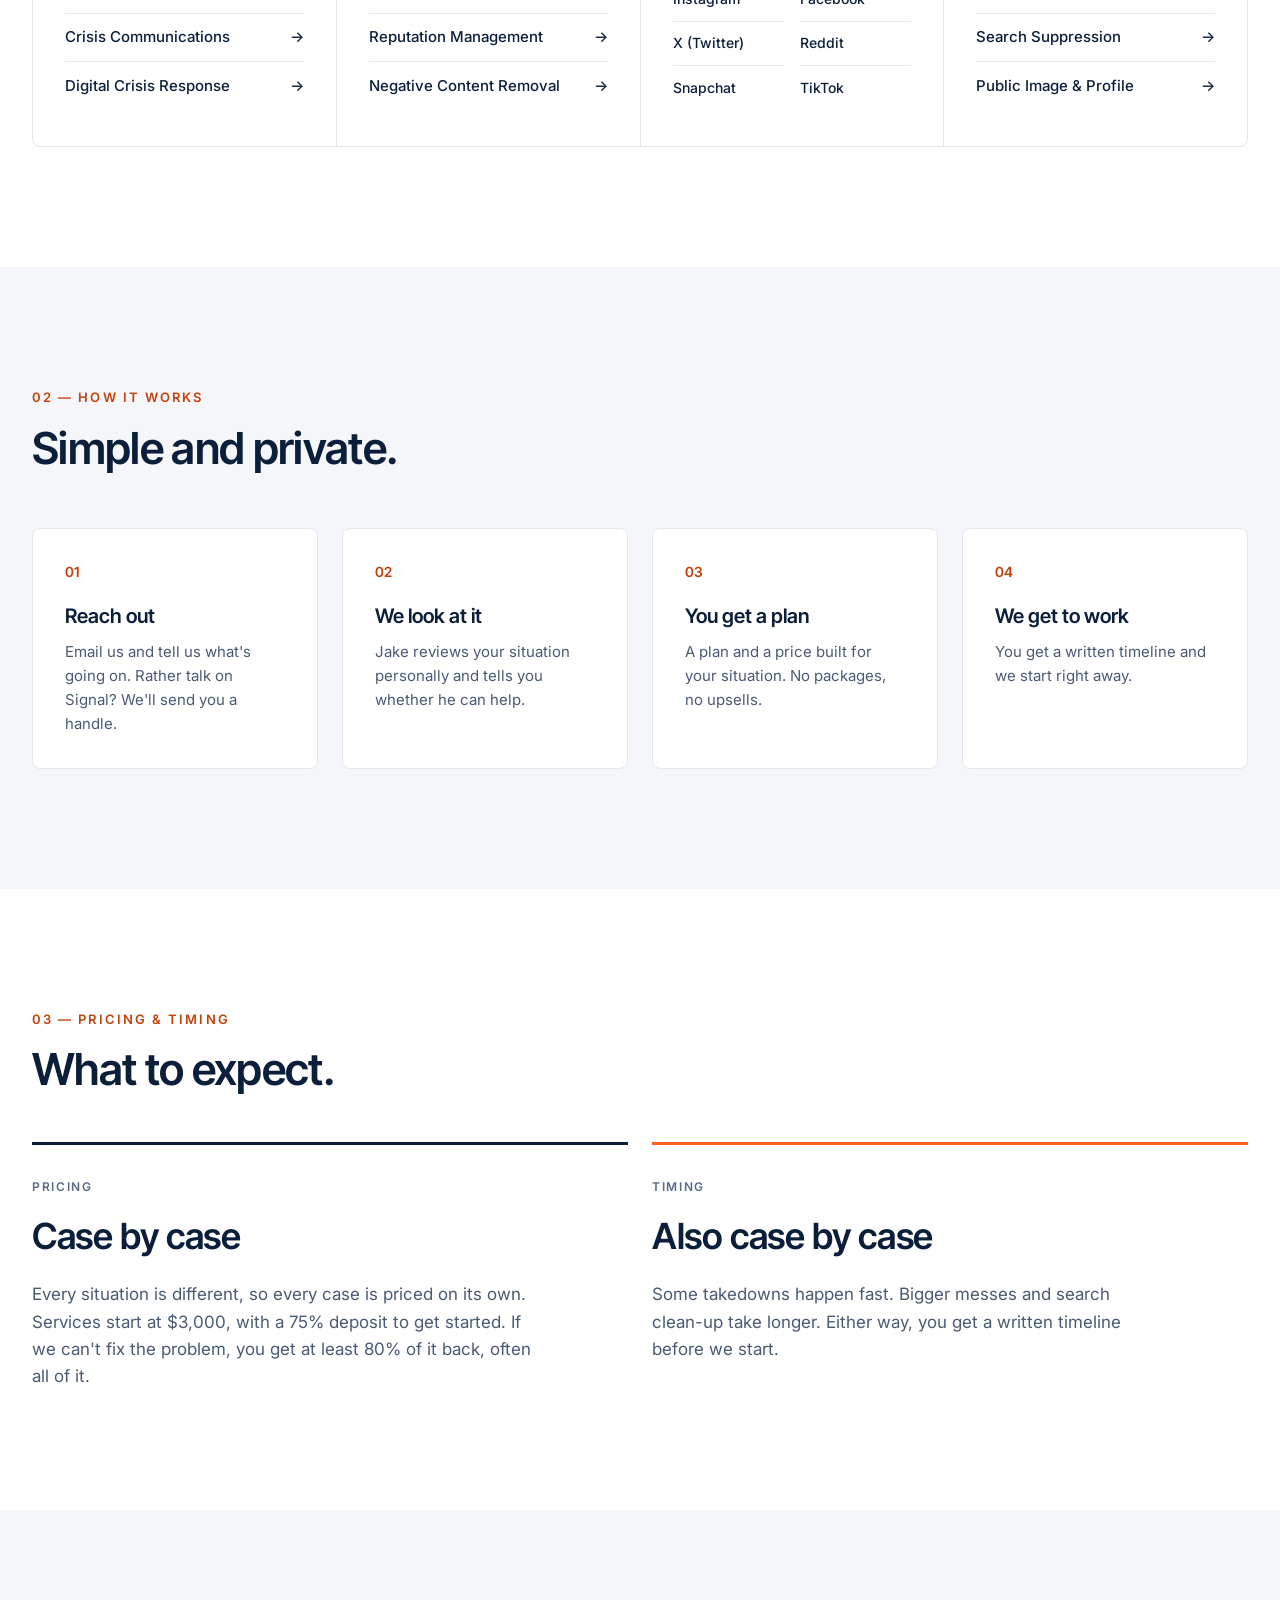
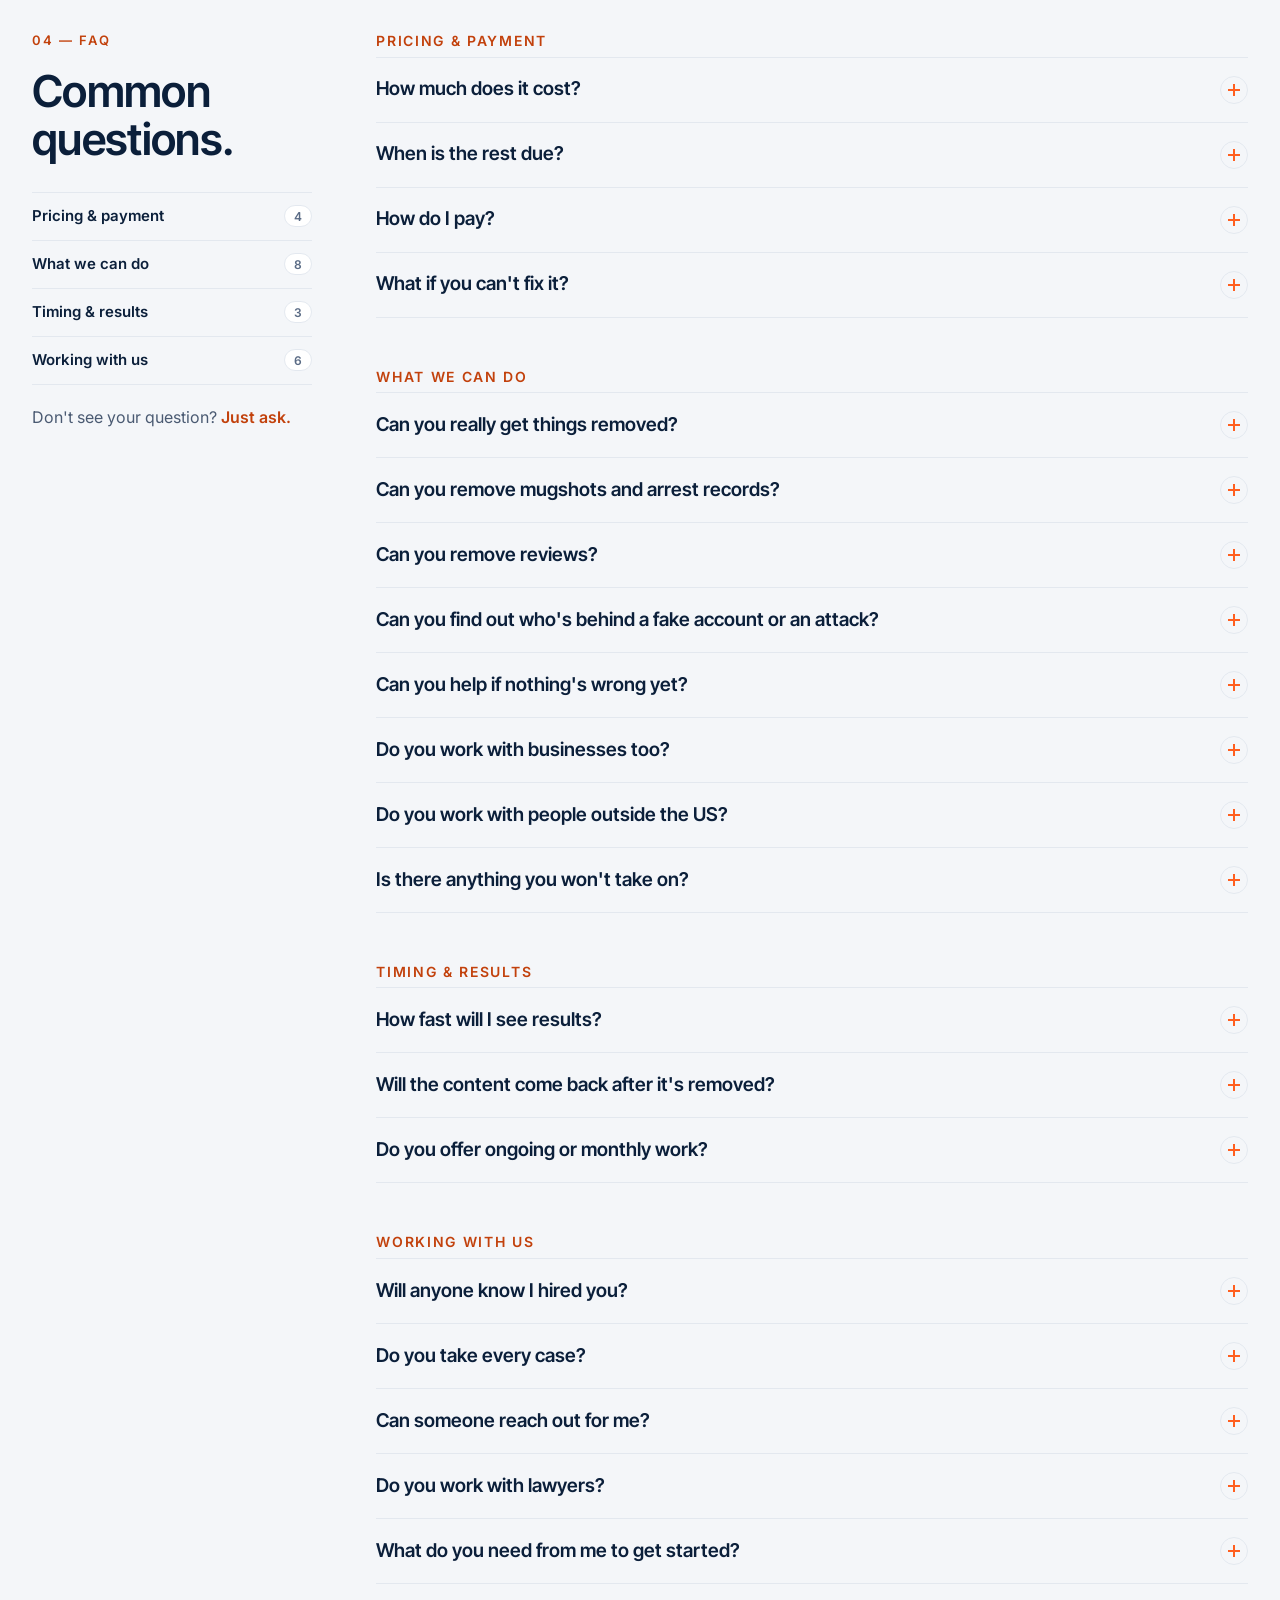
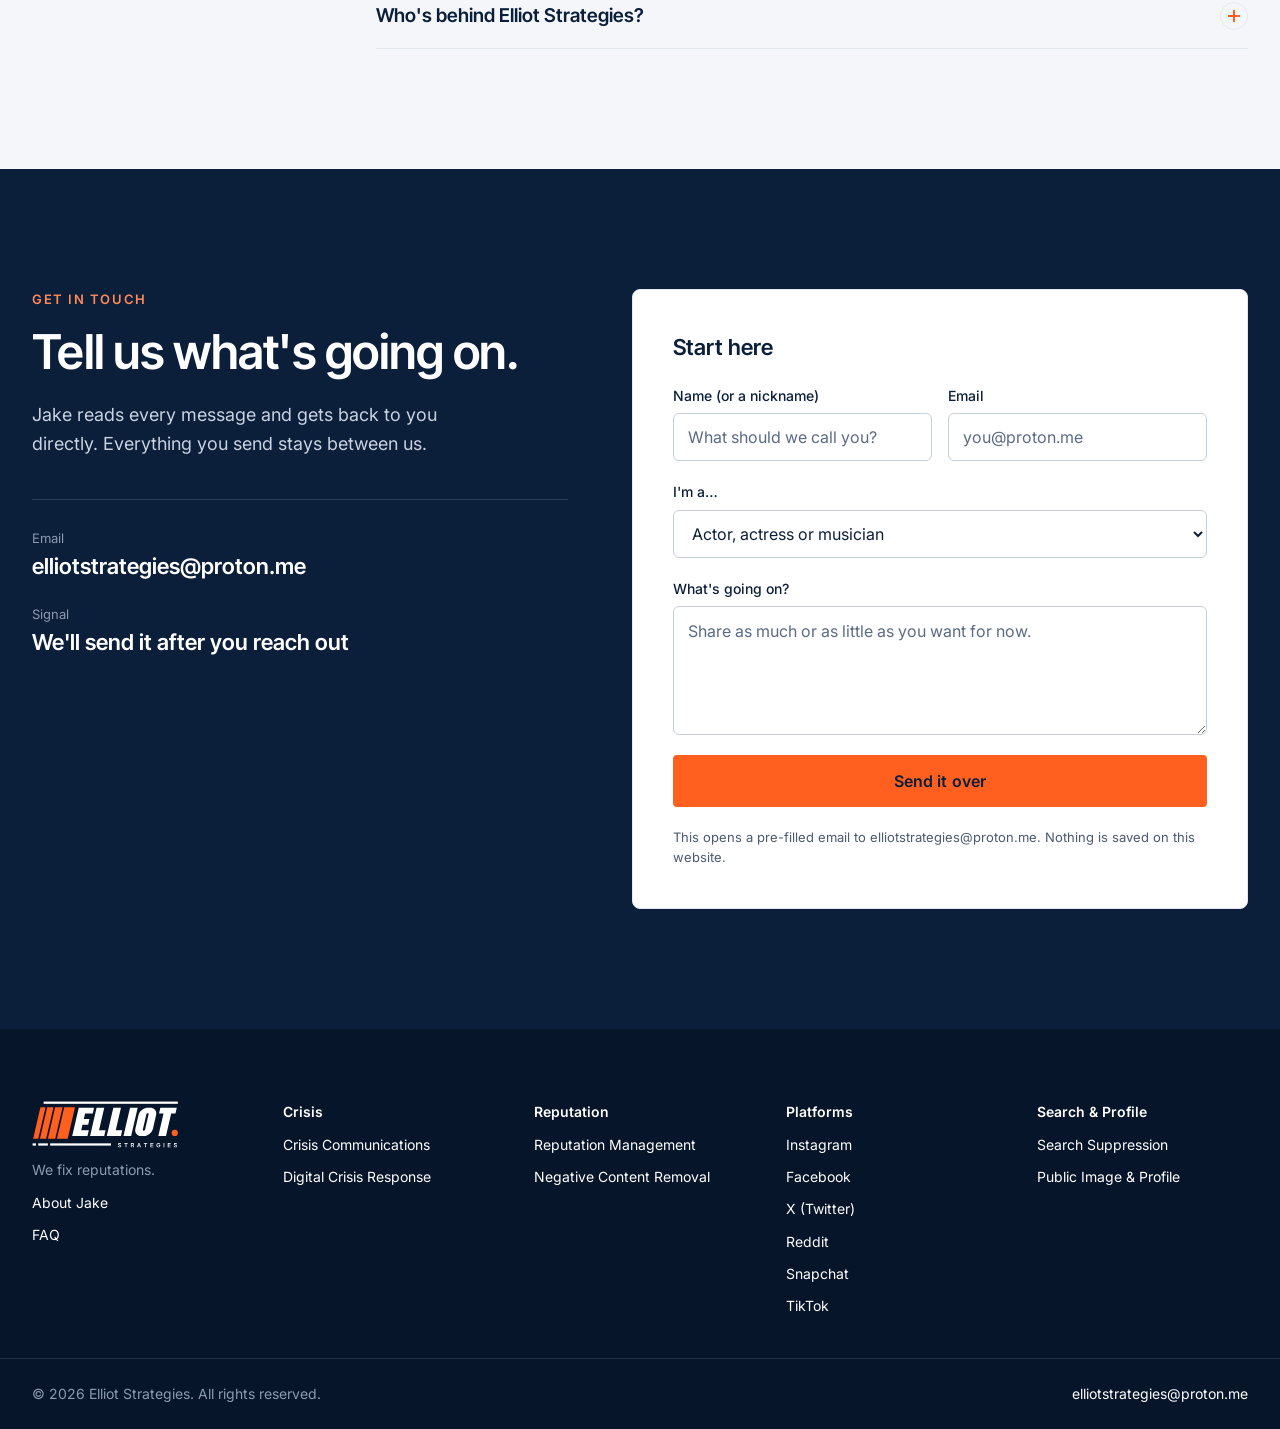
==== commit 94c8012e: "New logo: speed bars + italic ELLIOT wordmark; new favicon and icons Co-Authored-By: Claude Opus 5.5" ====
--- a/index.html
+++ b/index.html
@@ -21,7 +21,7 @@
 <div class="util dark"><div class="wrap"><span><svg width="14" height="14" viewBox="0 0 24 24" fill="none" stroke="#ff5f1f" stroke-width="2" stroke-linecap="round" stroke-linejoin="round" aria-hidden="true"><path d="M13 2 3 14h9l-1 8 10-12h-9l1-8z"/></svg>Something just happened? We respond right away.</span><a href="mailto:elliotstrategies@proton.me">elliotstrategies@proton.me</a></div></div>
 <header class="site-header">
 <div class="wrap bar">
-<a class="brand" href="/" aria-label="Elliot Strategies home"><img class="mark" src="/assets/mark.svg" width="34" height="34" alt=""><b>ELLIOT</b><span>STRATEGIES</span></a>
+<a class="brand logo" href="/" aria-label="Elliot Strategies home"><img class="logo-day" src="/assets/logo-navy.svg" width="122" height="44" alt="Elliot Strategies"><img class="logo-night" src="/assets/logo-white.svg" width="122" height="44" alt=""></a>
 <nav class="nav" aria-label="Primary">
 <button type="button" class="nav-btn" aria-expanded="false" aria-controls="mega">Services <svg width="14" height="14" viewBox="0 0 24 24" fill="none" stroke="currentColor" stroke-width="2" stroke-linecap="round" stroke-linejoin="round" aria-hidden="true"><path d="m6 9 6 6 6-6"/></svg></button>
 <a href="/about/">About</a>
@@ -120,7 +120,7 @@
 
 </main>
 <footer class="footer dark">
-<div class="wrap foot-grid"><div><a class="brand" href="/"><img class="mark" src="/assets/mark.svg" width="30" height="30" alt=""><b>ELLIOT</b><span>STRATEGIES</span></a><p style="margin:0">We fix reputations.</p><a href="/about/">About Jake</a><a href="/#faq">FAQ</a></div><div><h5>Crisis</h5><a href="/services/crisis-communications/">Crisis Communications</a><a href="/services/digital-crisis-response/">Digital Crisis Response</a></div><div><h5>Reputation</h5><a href="/services/reputation-management/">Reputation Management</a><a href="/services/negative-content-removal/">Negative Content Removal</a></div><div><h5>Platforms</h5><a href="/services/instagram-account-takedown/">Instagram</a><a href="/services/facebook-account-takedown/">Facebook</a><a href="/services/x-account-takedown/">X (Twitter)</a><a href="/services/reddit-account-takedown/">Reddit</a><a href="/services/snapchat-account-takedown/">Snapchat</a><a href="/services/tiktok-account-takedown/">TikTok</a></div><div><h5>Search &amp; Profile</h5><a href="/services/search-suppression/">Search Suppression</a><a href="/services/public-image-and-profile/">Public Image &amp; Profile</a></div></div>
+<div class="wrap foot-grid"><div><a class="brand logo" href="/" aria-label="Elliot Strategies home"><img src="/assets/logo-white.svg" width="133" height="48" alt="Elliot Strategies"></a><p style="margin:0">We fix reputations.</p><a href="/about/">About Jake</a><a href="/#faq">FAQ</a></div><div><h5>Crisis</h5><a href="/services/crisis-communications/">Crisis Communications</a><a href="/services/digital-crisis-response/">Digital Crisis Response</a></div><div><h5>Reputation</h5><a href="/services/reputation-management/">Reputation Management</a><a href="/services/negative-content-removal/">Negative Content Removal</a></div><div><h5>Platforms</h5><a href="/services/instagram-account-takedown/">Instagram</a><a href="/services/facebook-account-takedown/">Facebook</a><a href="/services/x-account-takedown/">X (Twitter)</a><a href="/services/reddit-account-takedown/">Reddit</a><a href="/services/snapchat-account-takedown/">Snapchat</a><a href="/services/tiktok-account-takedown/">TikTok</a></div><div><h5>Search &amp; Profile</h5><a href="/services/search-suppression/">Search Suppression</a><a href="/services/public-image-and-profile/">Public Image &amp; Profile</a></div></div>
 <div class="wrap foot-bar"><span>© 2026 Elliot Strategies. All rights reserved.</span><a href="mailto:elliotstrategies@proton.me">elliotstrategies@proton.me</a></div>
 </footer>
 <script src="/assets/site.js"></script>
--- a/assets/style.css
+++ b/assets/style.css
@@ -320,3 +320,14 @@
 @media (max-width:560px){.brand{gap:0}.brand .mark{margin-right:8px}}
 .site-header{backdrop-filter:none;-webkit-backdrop-filter:none;background:var(--header)}
 .cap-k{display:block;width:28px;height:3px;background:var(--orange);margin-bottom:10px}
+/* new logo */
+.brand.logo{display:flex;align-items:center}
+.brand.logo img{display:block;height:44px;width:auto}
+.brand.logo .logo-night{display:none}
+[data-theme="night"] .brand.logo .logo-day{display:none}
+[data-theme="night"] .brand.logo .logo-night{display:block}
+.foot-grid .brand.logo img{height:48px}
+@media (max-width:560px){.brand.logo img{height:36px}}
+.brand.logo img{height:56px}
+@media (max-width:1180px) and (min-width:961px){.brand.logo img{height:48px}}
+@media (max-width:560px){.brand.logo img{height:46px}}
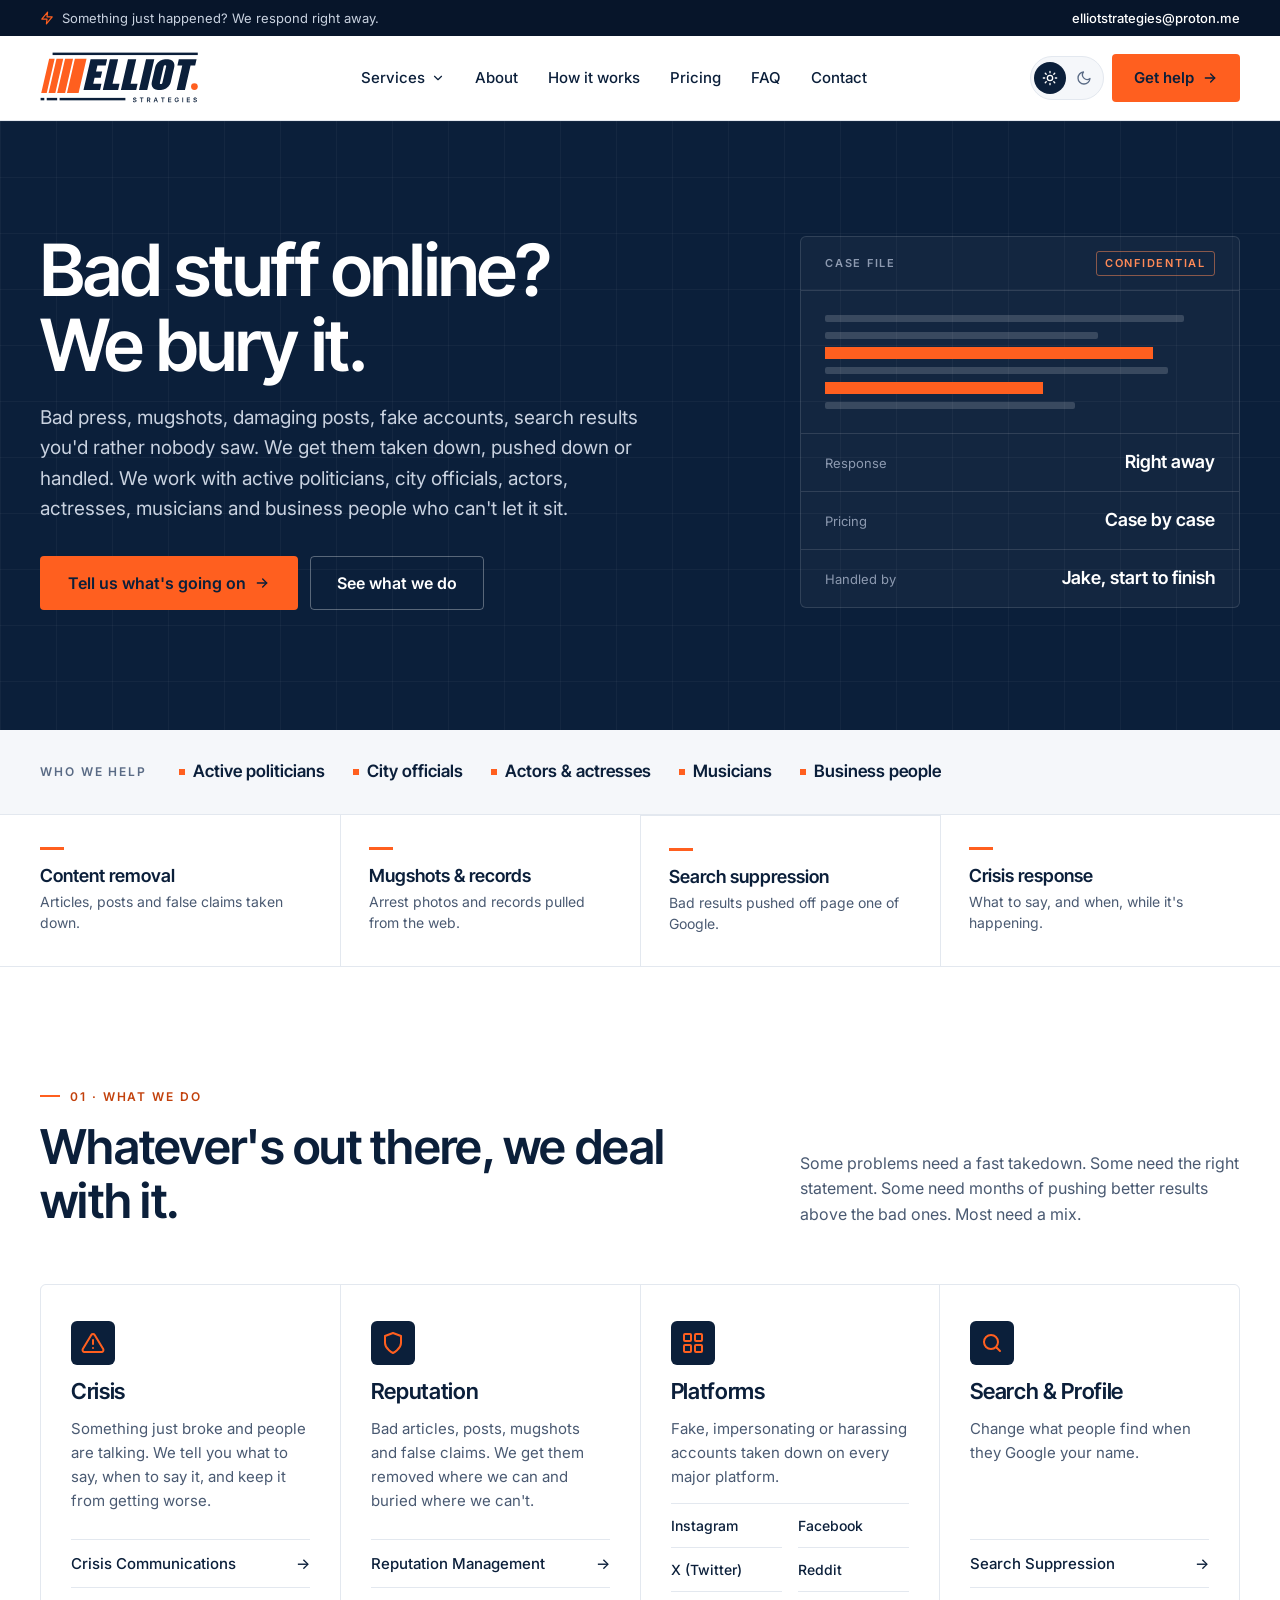
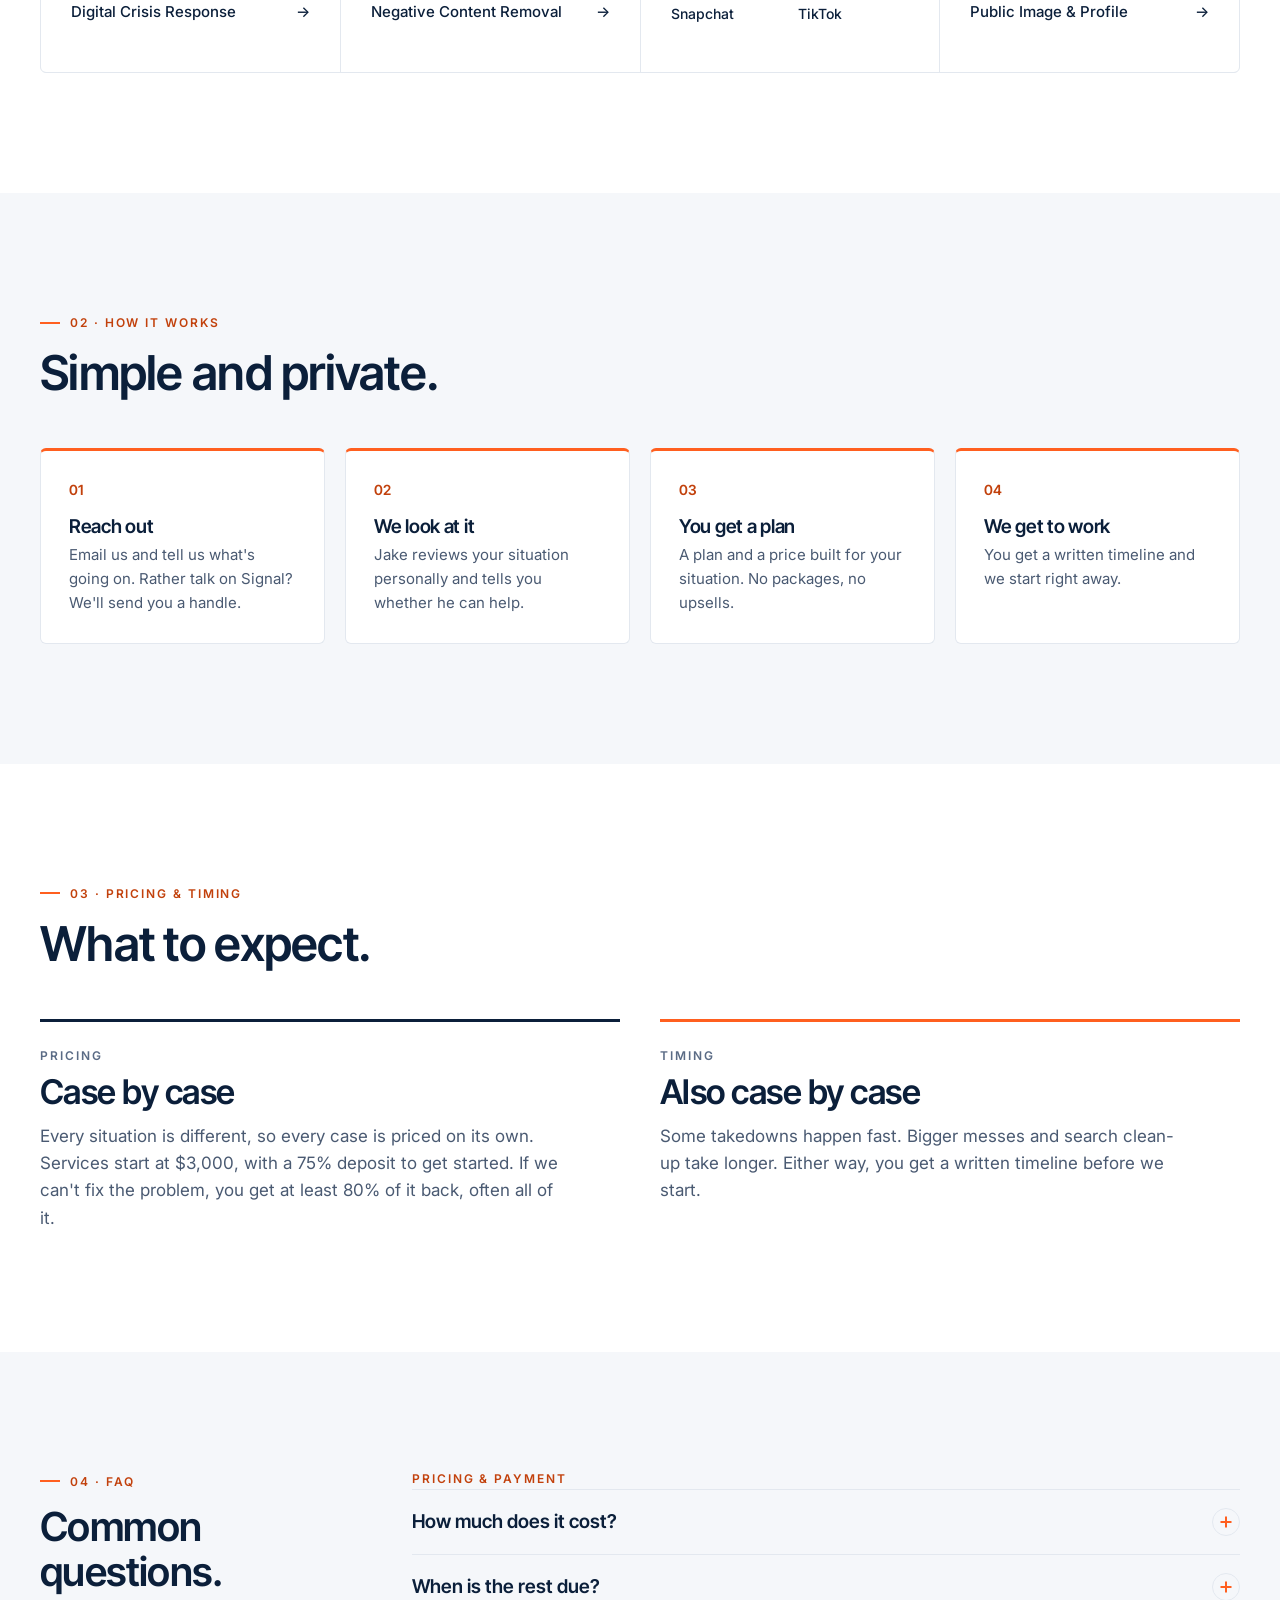
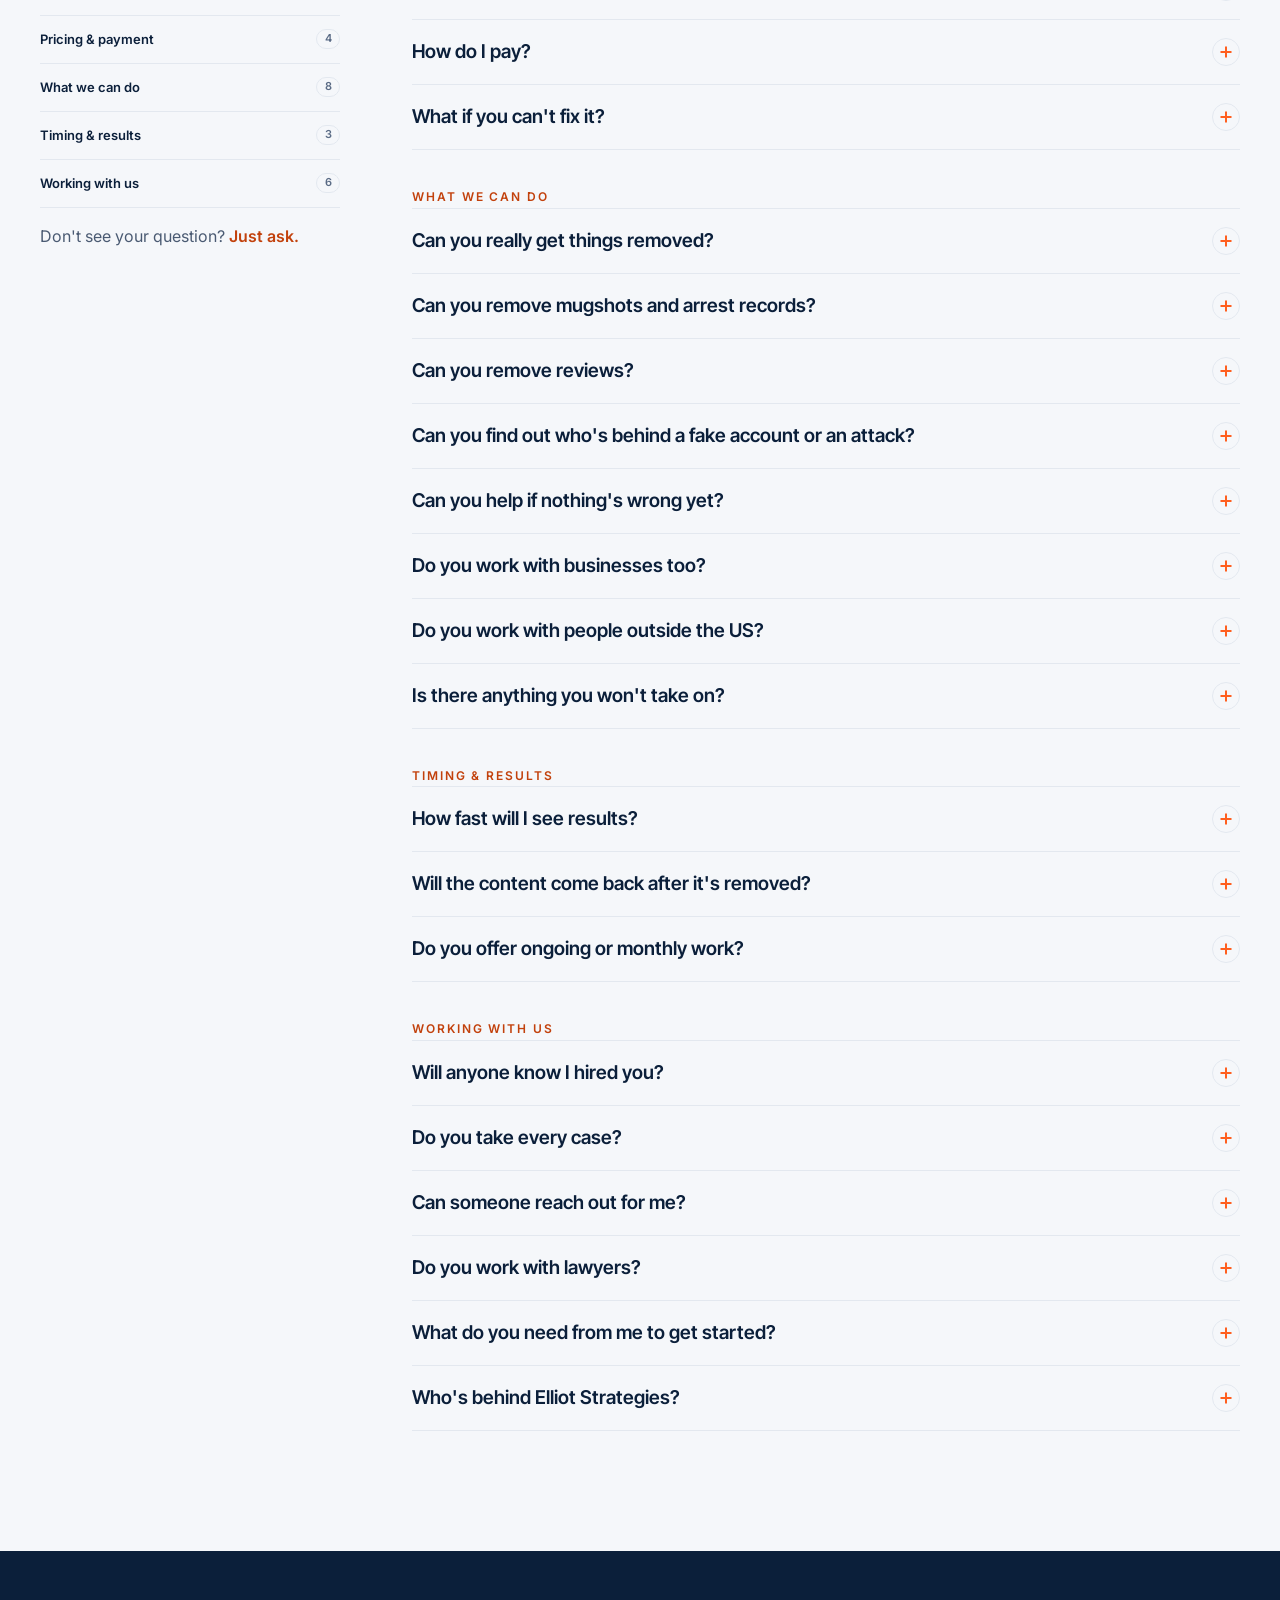
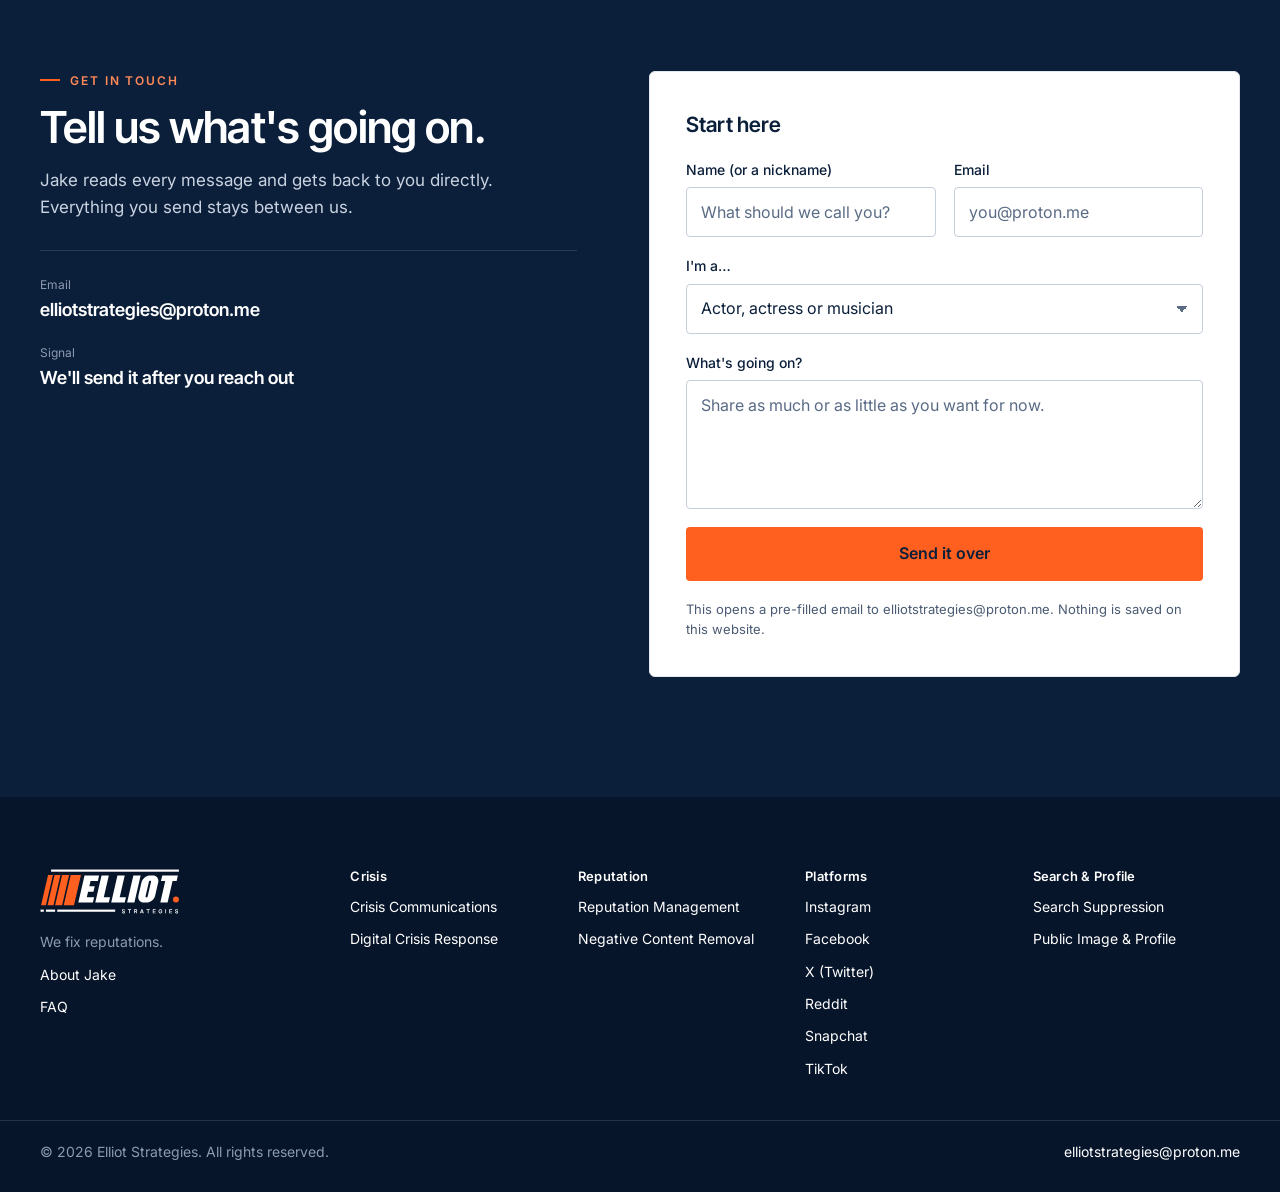
==== commit f9ccc625: "Mobile-first rewrite of the design system; consistent grid and spacing; phone menu fixes Co-Authored" ====
--- a/index.html
+++ b/index.html
@@ -71,11 +71,11 @@
 <div><span class="cap-k" aria-hidden="true"></span><strong>Crisis response</strong><span>What to say, and when, while it's happening.</span></div>
 </div></section>
 <section id="services" class="section"><div class="wrap">
-<div class="sec-head"><div><div class="eyebrow">01 — What we do</div><h2>Whatever's out there, we deal with it.</h2></div><p>Some problems need a fast takedown. Some need the right statement. Some need months of pushing better results above the bad ones. Most need a mix.</p></div>
+<div class="sec-head"><div><div class="eyebrow">01 · What we do</div><h2>Whatever's out there, we deal with it.</h2></div><p>Some problems need a fast takedown. Some need the right statement. Some need months of pushing better results above the bad ones. Most need a mix.</p></div>
 <div class="practice"><div><div class="tile"><svg width="24" height="24" viewBox="0 0 24 24" fill="none" stroke="#ff5f1f" stroke-width="2" stroke-linecap="round" stroke-linejoin="round" aria-hidden="true"><path d="M12 9v4"/><path d="M12 17h.01"/><path d="M10.3 3.9 1.8 18a2 2 0 0 0 1.7 3h17a2 2 0 0 0 1.7-3L13.7 3.9a2 2 0 0 0-3.4 0z"/></svg></div><h3>Crisis</h3><p>Something just broke and people are talking. We tell you what to say, when to say it, and keep it from getting worse.</p><div class="links"><a href="/services/crisis-communications/">Crisis Communications<span aria-hidden="true">→</span></a><a href="/services/digital-crisis-response/">Digital Crisis Response<span aria-hidden="true">→</span></a></div></div><div><div class="tile"><svg width="24" height="24" viewBox="0 0 24 24" fill="none" stroke="#ff5f1f" stroke-width="2" stroke-linecap="round" stroke-linejoin="round" aria-hidden="true"><path d="M12 22s8-4 8-10V5l-8-3-8 3v7c0 6 8 10 8 10z"/></svg></div><h3>Reputation</h3><p>Bad articles, posts, mugshots and false claims. We get them removed where we can and buried where we can&#x27;t.</p><div class="links"><a href="/services/reputation-management/">Reputation Management<span aria-hidden="true">→</span></a><a href="/services/negative-content-removal/">Negative Content Removal<span aria-hidden="true">→</span></a></div></div><div><div class="tile"><svg width="24" height="24" viewBox="0 0 24 24" fill="none" stroke="#ff5f1f" stroke-width="2" stroke-linecap="round" stroke-linejoin="round" aria-hidden="true"><rect x="3" y="3" width="7" height="7" rx="1"/><rect x="14" y="3" width="7" height="7" rx="1"/><rect x="3" y="14" width="7" height="7" rx="1"/><rect x="14" y="14" width="7" height="7" rx="1"/></svg></div><h3>Platforms</h3><p>Fake, impersonating or harassing accounts taken down on every major platform.</p><div class="links two"><a href="/services/instagram-account-takedown/">Instagram</a><a href="/services/facebook-account-takedown/">Facebook</a><a href="/services/x-account-takedown/">X (Twitter)</a><a href="/services/reddit-account-takedown/">Reddit</a><a href="/services/snapchat-account-takedown/">Snapchat</a><a href="/services/tiktok-account-takedown/">TikTok</a></div></div><div><div class="tile"><svg width="24" height="24" viewBox="0 0 24 24" fill="none" stroke="#ff5f1f" stroke-width="2" stroke-linecap="round" stroke-linejoin="round" aria-hidden="true"><circle cx="11" cy="11" r="7"/><path d="m20 20-3.5-3.5"/></svg></div><h3>Search &amp; Profile</h3><p>Change what people find when they Google your name.</p><div class="links"><a href="/services/search-suppression/">Search Suppression<span aria-hidden="true">→</span></a><a href="/services/public-image-and-profile/">Public Image &amp; Profile<span aria-hidden="true">→</span></a></div></div></div>
 </div></section>
 <section id="approach" class="section alt"><div class="wrap">
-<div style="max-width:640px;margin-bottom:56px"><div class="eyebrow">02 — How it works</div><h2>Simple and private.</h2></div>
+<div class="sec-intro"><div class="eyebrow">02 · How it works</div><h2>Simple and private.</h2></div>
 <div class="steps">
 <div><div class="num">01</div><h3>Reach out</h3><p>Email us and tell us what's going on. Rather talk on Signal? We'll send you a handle.</p></div>
 <div><div class="num">02</div><h3>We look at it</h3><p>Jake reviews your situation personally and tells you whether he can help.</p></div>
@@ -83,12 +83,12 @@
 <div><div class="num">04</div><h3>We get to work</h3><p>You get a written timeline and we start right away.</p></div>
 </div>
 </div></section>
-<section id="pricing" class="section"><div class="wrap"><div style="max-width:640px;margin-bottom:48px"><div class="eyebrow">03 — Pricing &amp; timing</div><h2>What to expect.</h2></div></div><div class="wrap two-col">
+<section id="pricing" class="section"><div class="wrap"><div class="sec-intro"><div class="eyebrow">03 · Pricing &amp; timing</div><h2>What to expect.</h2></div></div><div class="wrap two-col">
 <div><div class="label">Pricing</div><h3>Case by case</h3><p>Every situation is different, so every case is priced on its own. Services start at $3,000, with a 75% deposit to get started. If we can't fix the problem, you get at least 80% of it back, often all of it.</p></div>
 <div><div class="label">Timing</div><h3>Also case by case</h3><p>Some takedowns happen fast. Bigger messes and search clean-up take longer. Either way, you get a written timeline before we start.</p></div>
 </div></section>
 <section id="faq" class="section alt"><div class="wrap faq-wrap">
-<div class="faq-head"><div class="eyebrow">04 — FAQ</div><h2>Common questions.</h2><nav class="faq-nav" aria-label="FAQ topics"><a href="#faq-pricing">Pricing &amp; payment<span>4</span></a><a href="#faq-what-we-do">What we can do<span>8</span></a><a href="#faq-timing">Timing &amp; results<span>3</span></a><a href="#faq-working-together">Working with us<span>6</span></a></nav><p>Don't see your question? <a href="#contact">Just ask.</a></p></div>
+<div class="faq-head"><div class="eyebrow">04 · FAQ</div><h2>Common questions.</h2><nav class="faq-nav" aria-label="FAQ topics"><a href="#faq-pricing">Pricing &amp; payment<span>4</span></a><a href="#faq-what-we-do">What we can do<span>8</span></a><a href="#faq-timing">Timing &amp; results<span>3</span></a><a href="#faq-working-together">Working with us<span>6</span></a></nav><p>Don't see your question? <a href="#contact">Just ask.</a></p></div>
 <div class="faq-groups"><div class="faq-group" id="faq-pricing"><h3>Pricing &amp; payment</h3><div class="faq-list"><details><summary>How much does it cost?<span class="pm" aria-hidden="true"></span></summary><p>Every situation is different, so pricing is case by case. Services start at $3,000, and we take a 75% deposit to get started.</p></details><details><summary>When is the rest due?<span class="pm" aria-hidden="true"></span></summary><p>The remaining 25% is due when the job is done.</p></details><details><summary>How do I pay?<span class="pm" aria-hidden="true"></span></summary><p>Card, crypto or invoice.</p></details><details><summary>What if you can&#x27;t fix it?<span class="pm" aria-hidden="true"></span></summary><p>We don&#x27;t guarantee results, and nobody honest can. But if we can&#x27;t fix the problem, you get at least 80% of your money back, and often all of it. The small amount we may keep only covers work already done. (Refunds don&#x27;t apply to proactive PR and image-building work.)</p></details></div></div><div class="faq-group" id="faq-what-we-do"><h3>What we can do</h3><div class="faq-list"><details><summary>Can you really get things removed?<span class="pm" aria-hidden="true"></span></summary><p>Most things, yes, including content other firms say can&#x27;t be touched. We have working relationships at news outlets and social media platforms, and methods we&#x27;ve built over years. We&#x27;ll tell you what&#x27;s realistic for your situation before we start.</p></details><details><summary>Can you remove mugshots and arrest records?<span class="pm" aria-hidden="true"></span></summary><p>Yes.</p></details><details><summary>Can you remove reviews?<span class="pm" aria-hidden="true"></span></summary><p>No. Review removal on Google, Yelp and similar sites isn&#x27;t something we offer.</p></details><details><summary>Can you find out who&#x27;s behind a fake account or an attack?<span class="pm" aria-hidden="true"></span></summary><p>Yes. We use open-source intelligence and investigative methods to track down who&#x27;s behind it.</p></details><details><summary>Can you help if nothing&#x27;s wrong yet?<span class="pm" aria-hidden="true"></span></summary><p>Yes. We run positive PR campaigns and build up your online presence so you look good before a launch, campaign or big moment. Refunds don&#x27;t apply to this kind of work.</p></details><details><summary>Do you work with businesses too?<span class="pm" aria-hidden="true"></span></summary><p>Yes. We work with companies of all sizes, as well as individuals.</p></details><details><summary>Do you work with people outside the US?<span class="pm" aria-hidden="true"></span></summary><p>Yes. We work with clients anywhere.</p></details><details><summary>Is there anything you won&#x27;t take on?<span class="pm" aria-hidden="true"></span></summary><p>We don&#x27;t take cases involving sex crimes, whether it&#x27;s a conviction or allegations where the evidence points to guilt. Everything else, we&#x27;ll look at.</p></details></div></div><div class="faq-group" id="faq-timing"><h3>Timing &amp; results</h3><div class="faq-list"><details><summary>How fast will I see results?<span class="pm" aria-hidden="true"></span></summary><p>It depends on the case. Some takedowns happen fast; search clean-up and bigger situations take longer. You get a written timeline before any work starts.</p></details><details><summary>Will the content come back after it&#x27;s removed?<span class="pm" aria-hidden="true"></span></summary><p>If you add monitoring, we keep watching and deal with anything that resurfaces. Without it, the job ends once the content is down.</p></details><details><summary>Do you offer ongoing or monthly work?<span class="pm" aria-hidden="true"></span></summary><p>Yes. Monitoring and ongoing reputation upkeep are available, priced on the hours and what you need.</p></details></div></div><div class="faq-group" id="faq-working-together"><h3>Working with us</h3><div class="faq-list"><details><summary>Will anyone know I hired you?<span class="pm" aria-hidden="true"></span></summary><p>No. Every client signs an NDA with us, and confidentiality is the whole business. If clients couldn&#x27;t trust us to stay quiet, we wouldn&#x27;t have clients.</p></details><details><summary>Do you take every case?<span class="pm" aria-hidden="true"></span></summary><p>No. We turn down more clients than we take on.</p></details><details><summary>Can someone reach out for me?<span class="pm" aria-hidden="true"></span></summary><p>Yes. Agents, managers, lawyers, publicists and campaign staff reach out on behalf of clients all the time.</p></details><details><summary>Do you work with lawyers?<span class="pm" aria-hidden="true"></span></summary><p>Yes. When a case needs legal action, we work with outside attorneys. We don&#x27;t have in-house lawyers.</p></details><details><summary>What do you need from me to get started?<span class="pm" aria-hidden="true"></span></summary><p>Tell us what&#x27;s going on and send any links or screenshots you have. If there&#x27;s a legal case involved, we&#x27;ll need most, if not all, of the files related to it.</p></details><details><summary>Who&#x27;s behind Elliot Strategies?<span class="pm" aria-hidden="true"></span></summary><p>Jake Elliot, who has a background in emergency services, security, OSINT, investigations, public relations and communications. You work with him directly from start to finish.</p></details></div></div></div>
 </div></section>
 <script type="application/ld+json">{"@context": "https://schema.org", "@type": "FAQPage", "mainEntity": [{"@type": "Question", "name": "How much does it cost?", "acceptedAnswer": {"@type": "Answer", "text": "Every situation is different, so pricing is case by case. Services start at $3,000, and we take a 75% deposit to get started."}}, {"@type": "Question", "name": "When is the rest due?", "acceptedAnswer": {"@type": "Answer", "text": "The remaining 25% is due when the job is done."}}, {"@type": "Question", "name": "How do I pay?", "acceptedAnswer": {"@type": "Answer", "text": "Card, crypto or invoice."}}, {"@type": "Question", "name": "What if you can't fix it?", "acceptedAnswer": {"@type": "Answer", "text": "We don't guarantee results, and nobody honest can. But if we can't fix the problem, you get at least 80% of your money back, and often all of it. The small amount we may keep only covers work already done. (Refunds don't apply to proactive PR and image-building work.)"}}, {"@type": "Question", "name": "Can you really get things removed?", "acceptedAnswer": {"@type": "Answer", "text": "Most things, yes, including content other firms say can't be touched. We have working relationships at news outlets and social media platforms, and methods we've built over years. We'll tell you what's realistic for your situation before we start."}}, {"@type": "Question", "name": "Can you remove mugshots and arrest records?", "acceptedAnswer": {"@type": "Answer", "text": "Yes."}}, {"@type": "Question", "name": "Can you remove reviews?", "acceptedAnswer": {"@type": "Answer", "text": "No. Review removal on Google, Yelp and similar sites isn't something we offer."}}, {"@type": "Question", "name": "Can you find out who's behind a fake account or an attack?", "acceptedAnswer": {"@type": "Answer", "text": "Yes. We use open-source intelligence and investigative methods to track down who's behind it."}}, {"@type": "Question", "name": "Can you help if nothing's wrong yet?", "acceptedAnswer": {"@type": "Answer", "text": "Yes. We run positive PR campaigns and build up your online presence so you look good before a launch, campaign or big moment. Refunds don't apply to this kind of work."}}, {"@type": "Question", "name": "Do you work with businesses too?", "acceptedAnswer": {"@type": "Answer", "text": "Yes. We work with companies of all sizes, as well as individuals."}}, {"@type": "Question", "name": "Do you work with people outside the US?", "acceptedAnswer": {"@type": "Answer", "text": "Yes. We work with clients anywhere."}}, {"@type": "Question", "name": "Is there anything you won't take on?", "acceptedAnswer": {"@type": "Answer", "text": "We don't take cases involving sex crimes, whether it's a conviction or allegations where the evidence points to guilt. Everything else, we'll look at."}}, {"@type": "Question", "name": "How fast will I see results?", "acceptedAnswer": {"@type": "Answer", "text": "It depends on the case. Some takedowns happen fast; search clean-up and bigger situations take longer. You get a written timeline before any work starts."}}, {"@type": "Question", "name": "Will the content come back after it's removed?", "acceptedAnswer": {"@type": "Answer", "text": "If you add monitoring, we keep watching and deal with anything that resurfaces. Without it, the job ends once the content is down."}}, {"@type": "Question", "name": "Do you offer ongoing or monthly work?", "acceptedAnswer": {"@type": "Answer", "text": "Yes. Monitoring and ongoing reputation upkeep are available, priced on the hours and what you need."}}, {"@type": "Question", "name": "Will anyone know I hired you?", "acceptedAnswer": {"@type": "Answer", "text": "No. Every client signs an NDA with us, and confidentiality is the whole business. If clients couldn't trust us to stay quiet, we wouldn't have clients."}}, {"@type": "Question", "name": "Do you take every case?", "acceptedAnswer": {"@type": "Answer", "text": "No. We turn down more clients than we take on."}}, {"@type": "Question", "name": "Can someone reach out for me?", "acceptedAnswer": {"@type": "Answer", "text": "Yes. Agents, managers, lawyers, publicists and campaign staff reach out on behalf of clients all the time."}}, {"@type": "Question", "name": "Do you work with lawyers?", "acceptedAnswer": {"@type": "Answer", "text": "Yes. When a case needs legal action, we work with outside attorneys. We don't have in-house lawyers."}}, {"@type": "Question", "name": "What do you need from me to get started?", "acceptedAnswer": {"@type": "Answer", "text": "Tell us what's going on and send any links or screenshots you have. If there's a legal case involved, we'll need most, if not all, of the files related to it."}}, {"@type": "Question", "name": "Who's behind Elliot Strategies?", "acceptedAnswer": {"@type": "Answer", "text": "Jake Elliot, who has a background in emergency services, security, OSINT, investigations, public relations and communications. You work with him directly from start to finish."}}]}</script>
@@ -96,7 +96,7 @@
 <section id="contact" class="contact dark">
 <div class="wrap contact-in">
 <div>
-<div class="eyebrow-o" style="font-size:13px;margin-bottom:16px">Get in touch</div>
+<div class="eyebrow on-dark">Get in touch</div>
 <h2>Tell us what's going on.</h2>
 <p class="lead">Jake reads every message and gets back to you directly. Everything you send stays between us.</p>
 <div class="channels">
@@ -120,7 +120,7 @@
 
 </main>
 <footer class="footer dark">
-<div class="wrap foot-grid"><div><a class="brand logo" href="/" aria-label="Elliot Strategies home"><img src="/assets/logo-white.svg" width="133" height="48" alt="Elliot Strategies"></a><p style="margin:0">We fix reputations.</p><a href="/about/">About Jake</a><a href="/#faq">FAQ</a></div><div><h5>Crisis</h5><a href="/services/crisis-communications/">Crisis Communications</a><a href="/services/digital-crisis-response/">Digital Crisis Response</a></div><div><h5>Reputation</h5><a href="/services/reputation-management/">Reputation Management</a><a href="/services/negative-content-removal/">Negative Content Removal</a></div><div><h5>Platforms</h5><a href="/services/instagram-account-takedown/">Instagram</a><a href="/services/facebook-account-takedown/">Facebook</a><a href="/services/x-account-takedown/">X (Twitter)</a><a href="/services/reddit-account-takedown/">Reddit</a><a href="/services/snapchat-account-takedown/">Snapchat</a><a href="/services/tiktok-account-takedown/">TikTok</a></div><div><h5>Search &amp; Profile</h5><a href="/services/search-suppression/">Search Suppression</a><a href="/services/public-image-and-profile/">Public Image &amp; Profile</a></div></div>
+<div class="wrap foot-grid"><div><a class="brand logo" href="/" aria-label="Elliot Strategies home"><img src="/assets/logo-white.svg" width="133" height="48" alt="Elliot Strategies"></a><p class="foot-tag">We fix reputations.</p><a href="/about/">About Jake</a><a href="/#faq">FAQ</a></div><div><h5>Crisis</h5><a href="/services/crisis-communications/">Crisis Communications</a><a href="/services/digital-crisis-response/">Digital Crisis Response</a></div><div><h5>Reputation</h5><a href="/services/reputation-management/">Reputation Management</a><a href="/services/negative-content-removal/">Negative Content Removal</a></div><div><h5>Platforms</h5><a href="/services/instagram-account-takedown/">Instagram</a><a href="/services/facebook-account-takedown/">Facebook</a><a href="/services/x-account-takedown/">X (Twitter)</a><a href="/services/reddit-account-takedown/">Reddit</a><a href="/services/snapchat-account-takedown/">Snapchat</a><a href="/services/tiktok-account-takedown/">TikTok</a></div><div><h5>Search &amp; Profile</h5><a href="/services/search-suppression/">Search Suppression</a><a href="/services/public-image-and-profile/">Public Image &amp; Profile</a></div></div>
 <div class="wrap foot-bar"><span>© 2026 Elliot Strategies. All rights reserved.</span><a href="mailto:elliotstrategies@proton.me">elliotstrategies@proton.me</a></div>
 </footer>
 <script src="/assets/site.js"></script>
--- a/assets/style.css
+++ b/assets/style.css
@@ -1,333 +1,375 @@
+/* =========================================================
+   Elliot Strategies — design system (mobile first)
+   Base styles target phones. min-width queries scale up:
+   md 768px · lg 1024px · xl 1280px
+   ========================================================= */
+
+/* ---------- Tokens ---------- */
 :root{
-  --orange:#ff5f1f;--navy:#0b1f3a;--deep:#07152a;
-  --page:#ffffff;--alt:#f4f6f9;--card:#ffffff;--header:#ffffff;--util:#07152a;--hero:#0b1f3a;--feature:#0b1f3a;--tile:#0b1f3a;
-  --form:#ffffff;--input:#ffffff;--text:#0b1f3a;--muted:#4a5a72;--label:#5a6b85;--accent:#c2410c;--rule:#0b1f3a;
-  --border:#e3e8ef;--input-border:#c5cedb;--shadow:0 24px 48px rgba(7,21,42,.14);--link-hover:#c2410c;
-  --head:'Inter Tight',Inter,system-ui,sans-serif;
+  --orange:#FF5F1F; --orange-hover:#FF7A42; --navy:#0B1F3A; --deep:#07152A;
+  --page:#FFFFFF; --alt:#F5F7FA; --card:#FFFFFF; --header:#FFFFFF; --util:#07152A;
+  --hero:#0B1F3A; --tile:#0B1F3A; --input:#FFFFFF;
+  --text:#0B1F3A; --muted:#4A5A72; --label:#5A6B85; --accent:#C2410C;
+  --border:#E3E8EF; --border-strong:#C9D2DE; --input-border:#C5CEDB;
+  --on-dark:#C9D2E0; --on-dark-muted:#8D9AB0; --line-dark:rgba(255,255,255,.12);
+  --head:'Inter Tight',Inter,system-ui,-apple-system,sans-serif;
+  --body:Inter,system-ui,-apple-system,'Segoe UI',sans-serif;
+  --gutter:20px; --sec:72px; --max:1200px; --radius:6px; --header-h:68px;
 }
 [data-theme="night"]{
-  --page:#0b1f3a;--alt:#0e2443;--card:#102a4f;--header:#0b1f3a;--util:#050f20;--hero:#07152a;--feature:#07152a;--tile:#07152a;
-  --form:#102a4f;--input:#0b1f3a;--text:#ffffff;--muted:#b4bfd0;--label:#9aa8bf;--accent:#ff8a57;--rule:#ffffff;
-  --border:rgba(255,255,255,.12);--input-border:rgba(255,255,255,.25);--shadow:0 24px 48px rgba(0,0,0,.45);--link-hover:#ff8a57;
-}
-*{box-sizing:border-box}
-html{scroll-behavior:smooth}
-body{margin:0;background:var(--page);color:var(--text);font-family:Inter,system-ui,sans-serif;font-size:16px;line-height:1.6;-webkit-font-smoothing:antialiased;transition:background .2s,color .2s}
-a{color:var(--text);text-decoration:none}a:hover{color:var(--link-hover)}
-.dark{color:#c9d2e0}.dark a{color:#fff}.dark a:hover{color:#ff8a57}
-h1,h2,h3{font-family:var(--head);font-weight:600;margin:0}
-.wrap{max-width:1240px;margin:0 auto;padding:0 32px}
-.skip{position:absolute;left:-9999px}.skip:focus{left:16px;top:16px;z-index:100;background:var(--orange);color:var(--navy);padding:8px 16px;border-radius:6px}
-:focus-visible{outline:2px solid var(--orange);outline-offset:2px}
-
-/* utility bar */
+  --page:#0B1F3A; --alt:#0E2443; --card:#102A4F; --header:#0B1F3A; --util:#050F20;
+  --hero:#07152A; --tile:#07152A; --input:#0B1F3A;
+  --text:#FFFFFF; --muted:#B4BFD0; --label:#9AA8BF; --accent:#FF8A57;
+  --border:rgba(255,255,255,.12); --border-strong:rgba(255,255,255,.22); --input-border:rgba(255,255,255,.25);
+}
+@media (min-width:768px){:root{--gutter:32px;--sec:96px;--header-h:76px}}
+@media (min-width:1280px){:root{--gutter:40px;--sec:120px;--header-h:84px}}
+
+/* ---------- Base ---------- */
+*,*::before,*::after{box-sizing:border-box}
+html{-webkit-text-size-adjust:100%;text-size-adjust:100%;scroll-behavior:smooth;scroll-padding-top:calc(var(--header-h) + 12px)}
+body{margin:0;background:var(--page);color:var(--text);font-family:var(--body);font-size:16px;line-height:1.6;
+  -webkit-font-smoothing:antialiased;text-rendering:optimizeLegibility;overflow-x:clip;max-width:100%;
+  -webkit-tap-highlight-color:transparent;touch-action:pan-y pinch-zoom}
+img,svg{max-width:100%;display:block}
+a{color:inherit;text-decoration:none}
+a:hover{color:var(--accent)}
+h1,h2,h3,h4,h5{font-family:var(--head);font-weight:600;margin:0;letter-spacing:-.015em;line-height:1.12}
+p{margin:0}
+button,input,select,textarea{font:inherit}
+:focus-visible{outline:2px solid var(--orange);outline-offset:3px;border-radius:2px}
+.skip{position:absolute;left:-9999px;top:8px;z-index:200;background:var(--orange);color:var(--navy);padding:10px 16px;border-radius:4px;font-weight:600}
+.skip:focus{left:12px}
+.wrap{width:100%;max-width:calc(var(--max) + 2 * var(--gutter));margin:0 auto;padding-left:var(--gutter);padding-right:var(--gutter)}
+.dark{color:var(--on-dark)}
+.dark a{color:#fff}.dark a:hover{color:#FF8A57}
+section[id]{scroll-margin-top:calc(var(--header-h) + 12px)}
+
+/* ---------- Type helpers ---------- */
+.eyebrow,.label{display:flex;align-items:center;gap:10px;font-family:var(--body);font-size:12px;font-weight:600;letter-spacing:.16em;text-transform:uppercase;color:var(--accent);margin-bottom:14px}
+.eyebrow::before{content:"";width:20px;height:2px;background:var(--orange);flex:0 0 auto}
+.label{color:var(--label);margin-bottom:8px}
+.eyebrow.on-dark{color:#FF8A57}
+.eyebrow-o{font-size:12px;font-weight:600;letter-spacing:.16em;text-transform:uppercase;color:#FF8A57}
+.section h2,.sec-intro h2{font-size:30px}
+.sec-intro{max-width:680px;margin-bottom:36px}
+.sec-intro .intro,.section p.intro{margin-top:16px;font-size:17px;color:var(--muted)}
+.section p.outro{margin-top:36px;max-width:720px;font-family:var(--head);font-size:19px;font-weight:500;line-height:1.5;color:var(--text)}
+@media (min-width:768px){.section h2,.sec-intro h2{font-size:40px}.sec-intro{margin-bottom:48px}}
+@media (min-width:1280px){.section h2,.sec-intro h2{font-size:48px}}
+
+/* ---------- Buttons ---------- */
+.btn{display:inline-flex;align-items:center;justify-content:center;gap:8px;min-height:48px;padding:0 22px;border:0;border-radius:4px;
+  background:var(--orange);color:var(--navy)!important;font-weight:600;font-size:15px;white-space:nowrap;cursor:pointer;transition:background .15s}
+.btn:hover{background:var(--orange-hover);color:var(--navy)!important}
+.btn svg{flex:0 0 auto}
+.btn-lg{min-height:54px;padding:0 28px;font-size:16px}
+.btn-ghost{display:inline-flex;align-items:center;justify-content:center;min-height:54px;padding:0 26px;border:1px solid rgba(255,255,255,.32);border-radius:4px;font-weight:600;color:#fff;transition:border-color .15s,background .15s}
+.btn-ghost:hover{border-color:#fff;background:rgba(255,255,255,.06);color:#fff}
+.ctas{display:flex;flex-direction:column;gap:12px;margin-top:32px}
+.ctas a{width:100%}
+@media (min-width:768px){.ctas{flex-direction:row;flex-wrap:wrap}.ctas a{width:auto}}
+
+/* ---------- Utility bar ---------- */
 .util{background:var(--util);font-size:13px}
-.util .wrap{display:flex;flex-wrap:wrap;justify-content:space-between;gap:8px 24px;align-items:center;padding-top:10px;padding-bottom:10px}
-.util span{display:flex;align-items:center;gap:8px}
-
-/* header */
-.site-header{position:sticky;top:0;background:var(--header);border-bottom:1px solid var(--border);z-index:40}
-.bar{display:flex;align-items:center;justify-content:space-between;gap:16px 32px;min-height:80px}
-.brand{display:flex;align-items:baseline;gap:2px;font-family:var(--head);font-size:22px;letter-spacing:.02em}
-.brand b{font-weight:700}.brand span{font-weight:500}.brand i{display:inline-block;width:8px;height:8px;background:var(--orange);margin-left:4px}
-.nav{display:flex;align-items:center;gap:4px 8px;font-size:15px;font-weight:500}
-.nav > a,.nav-btn{display:flex;align-items:center;gap:6px;min-height:44px;padding:0 14px;border-radius:6px}
-.nav-btn{background:transparent;border:0;font:inherit;color:var(--text);cursor:pointer}
-.nav-btn[aria-expanded="true"]{background:var(--alt)}
-.nav-btn svg{transition:transform .2s}.nav-btn[aria-expanded="true"] svg{transform:rotate(180deg)}
-.actions{display:flex;align-items:center;gap:12px}
-.btn{display:inline-flex;align-items:center;justify-content:center;gap:8px;min-height:44px;padding:0 20px;background:var(--orange);color:var(--navy)!important;font-weight:600;font-size:15px;border-radius:6px;border:0;cursor:pointer;font-family:inherit}
-.btn:hover{background:#ff7a42}
-.btn-lg{min-height:52px;padding:0 28px;font-size:16px}
-.btn-ghost{display:inline-flex;align-items:center;min-height:52px;padding:0 28px;border:1px solid rgba(255,255,255,.3);font-weight:600;border-radius:6px}
-.btn-ghost:hover{border-color:#fff}
-.theme-toggle{display:flex;align-items:center;gap:4px;padding:4px;min-height:44px;background:var(--alt);border:1px solid var(--border);border-radius:999px;cursor:pointer}
-.theme-toggle span{width:34px;height:34px;border-radius:999px;display:flex;align-items:center;justify-content:center;color:var(--label)}
+.util .wrap{display:flex;justify-content:space-between;align-items:center;gap:16px;min-height:36px}
+.util span{display:none;align-items:center;gap:8px}
+.util a{font-weight:500}
+@media (min-width:768px){.util span{display:flex}}
+
+/* ---------- Header ---------- */
+.site-header{position:sticky;top:0;z-index:50;background:var(--header);border-bottom:1px solid var(--border)}
+.bar{display:flex;align-items:center;justify-content:space-between;gap:16px;min-height:var(--header-h);flex-wrap:wrap}
+.brand.logo{display:flex;align-items:center;flex:0 0 auto}
+.brand.logo img{height:40px;width:auto}
+.brand.logo .logo-night{display:none}
+[data-theme="night"] .brand.logo .logo-day{display:none}
+[data-theme="night"] .brand.logo .logo-night{display:block}
+.actions{display:flex;align-items:center;gap:8px}
+.actions > .btn{display:none}
+.theme-toggle{display:flex;align-items:center;gap:2px;padding:3px;min-height:44px;background:var(--alt);border:1px solid var(--border);border-radius:999px;cursor:pointer}
+.theme-toggle span{width:32px;height:32px;border-radius:999px;display:flex;align-items:center;justify-content:center;color:var(--label)}
 .theme-toggle .sun{background:var(--navy);color:#fff}
 [data-theme="night"] .theme-toggle .sun{background:transparent;color:var(--label)}
 [data-theme="night"] .theme-toggle .moon{background:var(--orange);color:var(--navy)}
-.menu-toggle{display:none;min-height:44px;min-width:44px;align-items:center;justify-content:center;background:var(--alt);border:1px solid var(--border);border-radius:6px;color:var(--text);cursor:pointer}
-
-/* mega menu */
-.mega{position:absolute;top:100%;left:0;right:0;background:var(--card);border-top:1px solid var(--border);border-bottom:1px solid var(--border);box-shadow:var(--shadow);display:none}
-.mega.open{display:block}
-.mega-grid{display:grid;grid-template-columns:repeat(4,minmax(0,1fr)) 280px;gap:32px;padding-top:40px;padding-bottom:32px}
-.mega h4{margin:0 0 16px;font-size:12px;font-weight:600;letter-spacing:.12em;text-transform:uppercase;color:var(--label);padding-bottom:12px;border-bottom:2px solid var(--orange)}
-.mega-col{display:flex;flex-direction:column;gap:18px}
+.menu-toggle{display:flex;align-items:center;justify-content:center;width:44px;height:44px;background:var(--alt);border:1px solid var(--border);border-radius:4px;color:var(--text);cursor:pointer}
+
+/* mobile nav panel */
+.nav{display:none;order:3;width:100%;flex-direction:column;padding:4px 0 20px}
+.nav.open{display:flex}
+.nav > a,.nav-btn{display:flex;align-items:center;justify-content:space-between;min-height:52px;padding:0;border:0;border-bottom:1px solid var(--border);background:none;color:var(--text);font-size:17px;font-weight:500;text-align:left;cursor:pointer;width:100%}
+.nav-btn svg{transition:transform .2s}
+.nav-btn[aria-expanded="true"]{color:var(--accent)}
+.nav-btn[aria-expanded="true"] svg{transform:rotate(180deg)}
+.nav > a.nav-cta{justify-content:center;margin-top:20px;border:0;min-height:54px;color:var(--navy)!important}
+.site-header.menu-open{max-height:100vh;max-height:100dvh;overflow-y:auto;overscroll-behavior:contain}
+body.menu-lock{overflow:hidden}
+
+/* mega menu (mobile: inline accordion inside the panel) */
+.mega{display:none}
+.site-header.menu-open .mega.open{display:block}
+.mega-grid{display:grid;grid-template-columns:1fr;gap:24px;padding-top:8px;padding-bottom:16px}
+.mega h4{font-family:var(--body);font-size:12px;font-weight:600;letter-spacing:.14em;text-transform:uppercase;color:var(--label);padding-bottom:10px;margin-bottom:6px;border-bottom:2px solid var(--orange)}
+.mega-col{display:flex;flex-direction:column}
+.mega-col a{padding:10px 0}
 .mega-col a strong{display:block;font-weight:600;font-size:15px}
-.mega-col a small{display:block;font-size:13px;color:var(--muted);line-height:1.5}
-.mega-2{display:grid;grid-template-columns:repeat(2,minmax(0,1fr));gap:12px 16px;font-size:14px;font-weight:500}
-.feature{background:var(--feature);border:1px solid var(--border);border-radius:10px;padding:24px;display:flex;flex-direction:column;gap:12px}
-.eyebrow-o{font-size:12px;font-weight:600;letter-spacing:.12em;text-transform:uppercase;color:#ff8a57}
-.feature .t{font-family:var(--head);font-size:20px;font-weight:600;color:#fff;line-height:1.3}
-.feature p{margin:0;font-size:13px;line-height:1.5}
-.mega-foot{border-top:1px solid var(--border);padding:18px 0;display:flex;flex-wrap:wrap;gap:8px;justify-content:space-between;font-size:14px;color:var(--muted)}
+.mega-col a small{display:none}
+.mega-2{display:grid;grid-template-columns:repeat(2,minmax(0,1fr));column-gap:16px;font-size:15px;font-weight:500}
+.mega-2 a{display:flex;align-items:center;min-height:44px}
+.feature{background:var(--hero);border:1px solid var(--line-dark);border-radius:var(--radius);padding:20px;display:flex;flex-direction:column;gap:10px}
+.feature .t{font-family:var(--head);font-size:19px;font-weight:600;color:#fff;line-height:1.3}
+.feature p{font-size:13px;line-height:1.5}
+.feature .btn{margin-top:4px}
+.mega-foot{display:flex;justify-content:flex-end;padding:12px 0 20px;border-top:1px solid var(--border);font-size:14px}
+.mega-foot span{display:none}
 .mega-foot a{font-weight:600}
 
-/* sections */
-.hero{background:var(--hero);position:relative;overflow:hidden}
-.hero::before{content:"";position:absolute;inset:0;background-image:linear-gradient(rgba(255,255,255,.04) 1px,transparent 1px),linear-gradient(90deg,rgba(255,255,255,.04) 1px,transparent 1px);background-size:64px 64px}
-.hero-in{position:relative;display:flex;flex-wrap:wrap;gap:56px;align-items:center;padding-top:112px;padding-bottom:120px}
-.hero-copy{flex:999 1 560px;min-width:0}
-.kicker{display:inline-flex;align-items:center;gap:10px;font-size:13px;font-weight:600;letter-spacing:.14em;text-transform:uppercase;color:#ff8a57;margin-bottom:24px}
-.kicker::before{content:"";width:24px;height:2px;background:var(--orange)}
-.hero h1{font-size:clamp(40px,5.5vw,64px);line-height:1.04;letter-spacing:-.02em;color:#fff;max-width:760px}
-.hero p.lead{margin:28px 0 0;font-size:19px;max-width:600px}
-.ctas{display:flex;flex-wrap:wrap;gap:12px;margin-top:40px}
-.terms{flex:1 1 340px;min-width:0;background:rgba(255,255,255,.04);border:1px solid rgba(255,255,255,.12);border-radius:12px}
-.terms > div{padding:24px 28px;border-bottom:1px solid rgba(255,255,255,.12)}.terms > div:last-child{border-bottom:0}
-.terms .h{padding:20px 28px;font-size:12px;font-weight:600;letter-spacing:.14em;text-transform:uppercase;color:#8d9ab0}
-.terms small{display:block;font-size:13px;color:#8d9ab0}.terms strong{display:block;font-family:var(--head);font-size:22px;font-weight:600;color:#fff}
+@media (min-width:1024px){
+  .bar{flex-wrap:nowrap;gap:24px}
+  .brand.logo img{height:48px}
+  .menu-toggle{display:none}
+  .actions > .btn{display:inline-flex}
+  .nav{display:flex!important;order:0;width:auto;flex-direction:row;align-items:center;padding:0;gap:2px}
+  .nav > a,.nav-btn{width:auto;min-height:44px;padding:0 12px;border:0;border-radius:4px;font-size:15px;justify-content:center;gap:6px;white-space:nowrap}
+  .nav > a:hover,.nav-btn:hover{background:var(--alt);color:var(--text)}
+  .nav-btn[aria-expanded="true"]{background:var(--alt);color:var(--text)}
+  .nav > a.nav-cta{display:none}
+  .site-header.menu-open{max-height:none;overflow:visible}
+  .mega{position:absolute;left:0;right:0;top:100%;background:var(--card);border-top:1px solid var(--border);border-bottom:1px solid var(--border);box-shadow:0 24px 48px rgba(7,21,42,.12)}
+  .mega.open{display:block}
+  .mega-grid{grid-template-columns:repeat(4,minmax(0,1fr)) 280px;gap:32px;padding-top:36px;padding-bottom:28px}
+  .mega-col{gap:14px}
+  .mega-col a{padding:0}
+  .mega-col a small{display:block;font-size:13px;color:var(--muted);line-height:1.5;margin-top:2px}
+  .mega-2{row-gap:6px;font-size:14px}
+  .mega-2 a{min-height:32px}
+  .mega-foot{justify-content:space-between}
+  .mega-foot span{display:block;color:var(--muted)}
+}
+@media (min-width:1280px){.brand.logo img{height:52px}.nav > a,.nav-btn{padding:0 14px}}
+
+/* ---------- Hero ---------- */
+.hero{position:relative;overflow:hidden;background:var(--hero)}
+.hero::before{content:"";position:absolute;inset:0;pointer-events:none;
+  background-image:linear-gradient(rgba(255,255,255,.035) 1px,transparent 1px),linear-gradient(90deg,rgba(255,255,255,.035) 1px,transparent 1px);background-size:56px 56px}
+.hero-in{position:relative;display:grid;grid-template-columns:1fr;gap:40px;padding-top:56px;padding-bottom:64px}
+.hero h1{font-size:40px;line-height:1.04;letter-spacing:-.025em;color:#fff}
+.hero p.lead{margin-top:20px;font-size:17px;line-height:1.6;max-width:600px;color:var(--on-dark)}
+.casefile{background:rgba(255,255,255,.035);border:1px solid var(--line-dark);border-radius:var(--radius);overflow:hidden}
+.cf-top{display:flex;justify-content:space-between;align-items:center;padding:14px 20px;border-bottom:1px solid var(--line-dark);font-size:11px;font-weight:600;letter-spacing:.16em;text-transform:uppercase;color:var(--on-dark-muted)}
+.cf-tag{color:#FF8A57;border:1px solid rgba(255,138,87,.5);padding:3px 8px;border-radius:3px}
+.cf-doc{padding:20px;display:flex;flex-direction:column;gap:10px;border-bottom:1px solid var(--line-dark)}
+.cf-doc i{display:block;height:7px;border-radius:2px;background:rgba(255,255,255,.16)}
+.cf-doc b{display:block;height:12px;margin:-2px 0;background:var(--orange)}
+.cf-terms{margin:0}
+.cf-terms > div{display:flex;justify-content:space-between;align-items:baseline;gap:16px;padding:14px 20px;border-bottom:1px solid var(--line-dark)}
+.cf-terms > div:last-child{border-bottom:0}
+.cf-terms dt{font-size:13px;color:var(--on-dark-muted)}
+.cf-terms dd{margin:0;font-family:var(--head);font-size:16px;font-weight:600;color:#fff;text-align:right}
+@media (min-width:768px){.hero-in{padding-top:88px;padding-bottom:96px}.hero h1{font-size:56px}.hero p.lead{font-size:19px}}
+@media (min-width:1024px){
+  .hero-in{grid-template-columns:minmax(0,1fr) 400px;align-items:center;gap:64px;padding-top:112px;padding-bottom:120px}
+  .cf-doc{padding:24px}.cf-top,.cf-terms > div{padding-left:24px;padding-right:24px}.cf-terms dd{font-size:18px}
+}
+@media (min-width:1280px){.hero h1{font-size:72px}.hero-in{grid-template-columns:minmax(0,1fr) 440px}}
+
+/* service / about hero */
+.svc-hero .wrap{position:relative;padding-top:56px;padding-bottom:64px}
+.svc-hero h1{font-size:38px;line-height:1.05;letter-spacing:-.025em;color:#fff;max-width:820px}
+.svc-hero .lead{margin-top:18px;font-size:17px;max-width:660px;color:var(--on-dark)}
+@media (min-width:768px){.svc-hero .wrap{padding-top:88px;padding-bottom:96px}.svc-hero h1{font-size:52px}.svc-hero .lead{font-size:19px}}
+@media (min-width:1280px){.svc-hero h1{font-size:60px}}
+
+/* ---------- Who we help ---------- */
 .clients{background:var(--alt);border-bottom:1px solid var(--border)}
-.clients .wrap{display:flex;flex-wrap:wrap;align-items:center;gap:16px 40px;padding-top:40px;padding-bottom:40px}
-.label{font-size:12px;font-weight:600;letter-spacing:.14em;text-transform:uppercase;color:var(--label)}
-.clients ul{list-style:none;margin:0;padding:0;display:flex;flex-wrap:wrap;gap:12px 36px;font-family:var(--head);font-size:18px;font-weight:600}
-.section{padding:120px 0}
+.clients .wrap{display:flex;flex-direction:column;gap:14px;padding-top:28px;padding-bottom:28px}
+.clients .label{margin:0}
+.clients ul{list-style:none;margin:0;padding:0;display:grid;grid-template-columns:repeat(2,minmax(0,1fr));gap:10px 16px;font-family:var(--head);font-size:15px;font-weight:600}
+.clients li{display:flex;align-items:center;gap:8px}
+.clients li::before{content:"";width:6px;height:6px;background:var(--orange);flex:0 0 auto}
+@media (min-width:768px){.clients .wrap{flex-direction:row;align-items:center;gap:32px}.clients ul{display:flex;flex-wrap:wrap;gap:10px 28px;font-size:17px}}
+
+/* ---------- Capability strip ---------- */
+.caps{background:var(--page);border-bottom:1px solid var(--border)}
+.caps-grid{display:grid;grid-template-columns:repeat(2,minmax(0,1fr))}
+.caps-grid > div{display:flex;flex-direction:column;gap:4px;padding:24px 16px 24px 0}
+.caps-grid > div:nth-child(even){padding:24px 0 24px 16px;border-left:1px solid var(--border)}
+.caps-grid > div:nth-child(n+3){border-top:1px solid var(--border)}
+.cap-k{display:block;width:24px;height:3px;background:var(--orange);margin-bottom:10px}
+.caps-grid strong{font-family:var(--head);font-size:16px;font-weight:600;line-height:1.3}
+.caps-grid span:not(.cap-k){font-size:13px;color:var(--muted);line-height:1.5}
+@media (min-width:1024px){
+  .caps-grid{grid-template-columns:repeat(4,minmax(0,1fr))}
+  .caps-grid > div,.caps-grid > div:nth-child(even){padding:32px 28px;border-left:1px solid var(--border);border-top:0}
+  .caps-grid > div:first-child{border-left:0;padding-left:0}
+  .caps-grid strong{font-size:18px}.caps-grid span:not(.cap-k){font-size:14px}
+}
+
+/* ---------- Sections ---------- */
+.section{padding:var(--sec) 0}
 .section.alt{background:var(--alt)}
-.eyebrow{font-size:13px;font-weight:600;letter-spacing:.14em;text-transform:uppercase;color:var(--accent);margin-bottom:16px}
-.section h2{font-size:clamp(32px,4vw,44px);line-height:1.1;letter-spacing:-.015em}
-.sec-head{display:flex;flex-wrap:wrap;justify-content:space-between;align-items:end;gap:24px;margin-bottom:56px}
-.sec-head > div{max-width:640px}.sec-head p{margin:0;max-width:400px;color:var(--muted)}
-.practice{display:grid;grid-template-columns:repeat(auto-fit,minmax(270px,1fr));gap:1px;background:var(--border);border:1px solid var(--border);border-radius:12px;overflow:hidden}
-.practice > div{background:var(--card);padding:36px 32px;display:flex;flex-direction:column;gap:20px}
-.tile{width:48px;height:48px;border-radius:8px;background:var(--tile);display:flex;align-items:center;justify-content:center}
-.practice h3{font-size:24px}.practice p{margin:0;color:var(--muted);font-size:15px}
-.links{display:flex;flex-direction:column;border-top:1px solid var(--border);margin-top:auto}
+.sec-head{display:flex;flex-direction:column;gap:16px;margin-bottom:36px}
+.sec-head > div{max-width:680px}
+.sec-head p{color:var(--muted);max-width:440px}
+@media (min-width:1024px){.sec-head{flex-direction:row;justify-content:space-between;align-items:flex-end;margin-bottom:56px}}
+
+/* practice areas: list on phones, bordered grid on desktop */
+.practice{display:flex;flex-direction:column}
+.practice > div{display:flex;flex-direction:column;gap:14px;padding:28px 0;border-top:1px solid var(--border)}
+.practice > div:first-child{border-top:0;padding-top:0}
+.tile{width:44px;height:44px;border-radius:var(--radius);background:var(--tile);display:flex;align-items:center;justify-content:center}
+.practice h3{font-size:22px}
+.practice p{color:var(--muted);font-size:15px}
+.links{display:flex;flex-direction:column;border-top:1px solid var(--border);margin-top:4px}
 .links a{display:flex;justify-content:space-between;align-items:center;min-height:48px;border-bottom:1px solid var(--border);font-weight:500;font-size:15px}
 .links a:last-child{border-bottom:0}
 .links.two{display:grid;grid-template-columns:repeat(2,minmax(0,1fr));column-gap:16px}
-.links.two a{min-height:44px;font-size:14px}.links.two a:nth-last-child(-n+2){border-bottom:0}
-.steps{display:grid;grid-template-columns:repeat(auto-fit,minmax(240px,1fr));gap:24px}
-.steps > div,.card{background:var(--card);border:1px solid var(--border);border-radius:12px;padding:32px}
-.num{font-family:var(--head);font-size:14px;font-weight:600;color:var(--accent)}
-.steps h3{margin:16px 0 8px;font-size:20px}.steps p{margin:0;color:var(--muted);font-size:15px}
-.two-col{display:grid;grid-template-columns:repeat(auto-fit,minmax(320px,1fr));gap:24px}
-.two-col > div{border-top:3px solid var(--rule);padding-top:32px}.two-col > div + div{border-top-color:var(--orange)}
-.two-col h3{margin:12px 0 16px;font-size:36px;letter-spacing:-.01em}.two-col p{margin:0;color:var(--muted);font-size:17px;max-width:500px}
-.contact{background:var(--hero)}
-.contact-in{display:flex;flex-wrap:wrap;gap:64px;padding-top:120px;padding-bottom:120px}
-.contact-in > div{flex:1 1 380px;min-width:0}
-.contact h2{font-size:clamp(34px,4vw,48px);line-height:1.08;letter-spacing:-.015em;color:#fff}
-.contact .lead{margin:24px 0 40px;font-size:18px;max-width:460px}
-.channels{display:flex;flex-direction:column;gap:20px;border-top:1px solid rgba(255,255,255,.14);padding-top:28px}
-.channels small{display:block;font-size:13px;color:#8d9ab0}.channels a,.channels strong{font-family:var(--head);font-size:22px;font-weight:600;color:#fff}
-form.inquiry{flex:1 1 460px;min-width:0;background:var(--form);color:var(--text);border:1px solid var(--border);border-radius:12px;padding:40px;display:flex;flex-direction:column;gap:20px}
-form.inquiry .t{font-family:var(--head);font-size:22px;font-weight:600}
-.fields{display:grid;grid-template-columns:repeat(auto-fit,minmax(180px,1fr));gap:16px}
-form.inquiry label{display:flex;flex-direction:column;gap:6px;font-size:14px;font-weight:500}
-form.inquiry input,form.inquiry select,form.inquiry textarea{min-height:48px;padding:0 14px;background:var(--input);color:var(--text);border:1px solid var(--input-border);border-radius:6px;font:inherit;font-weight:400}
-form.inquiry textarea{padding:12px 14px;resize:vertical}
-form.inquiry ::placeholder{color:var(--label)}
-form.inquiry .note{font-size:13px;color:var(--muted);margin:0}
-.footer{background:var(--util);color:#8d9ab0;font-size:14px}
-.foot-grid{display:grid;grid-template-columns:repeat(auto-fit,minmax(180px,1fr));gap:40px;padding-top:72px;padding-bottom:40px}
-.foot-grid > div{display:flex;flex-direction:column;gap:10px}.foot-grid h5{margin:0;color:#fff;font-size:14px;font-weight:600}
-.foot-grid .brand{color:#fff;font-size:20px}
-.foot-bar{border-top:1px solid rgba(255,255,255,.1);display:flex;flex-wrap:wrap;justify-content:space-between;gap:12px;padding-top:24px;padding-bottom:24px}
-
-/* service pages */
-.svc-hero .wrap{padding-top:40px;padding-bottom:96px}
-.crumbs{font-size:14px;color:#8d9ab0;display:flex;flex-wrap:wrap;gap:8px;margin-bottom:56px}.crumbs span[aria-current]{color:#fff}
-.svc-hero h1{font-size:clamp(40px,5vw,60px);line-height:1.05;letter-spacing:-.02em;color:#fff;max-width:820px}
-.svc-hero .lead{margin:24px 0 0;font-size:19px;max-width:640px}
-.svc-body{display:flex;flex-wrap:wrap;gap:64px;align-items:flex-start;padding-top:96px;padding-bottom:96px}
-.svc-main{flex:999 1 560px;min-width:0;display:flex;flex-direction:column;gap:64px}
-.svc-main h2{font-size:32px;margin-bottom:24px;letter-spacing:-.01em}
-.svc-main > p{margin:0;font-size:18px;color:var(--muted)}
-.when{display:grid;grid-template-columns:repeat(auto-fit,minmax(240px,1fr));gap:16px}
-.when .card{padding:24px;border-radius:10px}.when .card::before{content:"";display:block;width:8px;height:8px;background:var(--orange);margin-bottom:14px}
-.when strong{display:block}.when span{font-size:15px;color:var(--muted)}
-.covers{border-top:1px solid var(--border)}
-.covers > div{display:flex;gap:24px;padding:24px 0;border-bottom:1px solid var(--border)}
-.covers .num{flex:0 0 40px;font-size:16px}.covers strong{display:block;font-size:18px}.covers span{color:var(--muted)}
-aside.side{flex:1 1 320px;min-width:0;display:flex;flex-direction:column;gap:16px;position:sticky;top:104px}
-.side-box{background:var(--alt);border:1px solid var(--border);border-radius:12px;overflow:hidden}
-.side-box > div{padding:20px 24px;border-bottom:1px solid var(--border)}.side-box > div:last-child{border-bottom:0;padding:24px}
-.side-box small{display:block;font-size:13px;color:var(--label)}.side-box strong{font-size:18px}
-.side-box .btn{width:100%;min-height:48px}
-.cta-band .wrap{display:flex;flex-wrap:wrap;justify-content:space-between;align-items:center;gap:32px;padding-top:96px;padding-bottom:96px}
-.cta-band h2{font-size:clamp(30px,3.5vw,40px);line-height:1.1;color:#fff}
-.cta-band p{margin:16px 0 0;font-size:17px}
-
-/* responsive */
-@media (max-width:1100px){.mega-grid{grid-template-columns:repeat(2,minmax(0,1fr))}.feature{grid-column:1/-1}}
-@media (max-width:960px){
-  .menu-toggle{display:flex}
-  .bar{flex-wrap:wrap}
-  .nav{display:none;order:3;width:100%;flex-direction:column;align-items:stretch;padding-bottom:16px}
-  .nav.open{display:flex}
-  .mega{position:static;box-shadow:none;border:0;background:transparent}
-  .mega-grid{grid-template-columns:1fr;padding:16px 0}
-  .actions .btn{display:none}
-  aside.side{position:static}
-}
-@media (max-width:560px){.wrap{padding:0 20px}.section{padding:80px 0}.hero-in{padding-top:72px;padding-bottom:80px}form.inquiry{padding:24px}.util .wrap > span{display:none}}
-@media (max-width:560px){.bar{gap:12px;min-height:68px}.brand{font-size:17px}.actions{gap:8px}.theme-toggle span{width:30px;height:30px}}
-
-/* ---- mobile fixes ---- */
-form.inquiry input,form.inquiry select,form.inquiry textarea{font-size:16px}
-.nav-cta{display:none}
-body{overflow-x:clip}
-@media (max-width:960px){
-  .site-header.menu-open{max-height:100vh;max-height:100dvh;overflow-y:auto;overscroll-behavior:contain}
-  body.menu-lock{overflow:hidden}
-  .nav > a,.nav-btn{min-height:48px;font-size:17px;border-bottom:1px solid var(--border);border-radius:0;padding:0 4px;justify-content:space-between}
-  .nav-btn{width:100%;text-align:left}
-  .nav-btn[aria-expanded="true"]{background:transparent;color:var(--accent)}
-  .nav-cta{display:flex;margin-top:16px;min-height:52px;font-size:16px}
-  .mega{display:none}
-  .site-header.menu-open .mega.open{display:block}
-  .mega-grid{gap:24px;padding-top:8px;padding-bottom:16px}
-  .mega h4{margin-bottom:8px}
-  .mega-col{gap:4px}
-  .mega-col a{padding:8px 0}
-  .mega-col a small{display:none}
-  .mega-2 a{display:flex;align-items:center;min-height:44px}
-  .mega-foot span{display:none}
-  .mega-foot{padding:12px 0 20px}
-  .feature{padding:20px}
-}
-@media (max-width:560px){
-  .hero h1{font-size:38px}
-  .hero p.lead,.svc-hero .lead{font-size:17px}
-  .ctas a{width:100%;justify-content:center}
-  .terms > div,.terms .h{padding-left:20px;padding-right:20px}
-  .terms strong{font-size:19px}
-  .clients ul{gap:8px 20px;font-size:16px}
-  .practice > div{padding:28px 20px}
-  .steps > div,.card{padding:24px}
-  .two-col h3{font-size:30px}
-  .contact-in{gap:40px;padding-top:80px;padding-bottom:80px}
-  .channels a,.channels strong{font-size:18px;word-break:break-all}
-  .svc-body{padding-top:64px;padding-bottom:64px;gap:40px}
-  .svc-main{gap:48px}
-  .svc-main h2{font-size:26px}
-  .covers > div{gap:16px}
-  .cta-band .wrap{padding-top:72px;padding-bottom:72px}
-  .cta-band .btn{width:100%}
-  .foot-grid{grid-template-columns:repeat(2,minmax(0,1fr));gap:32px 20px;padding-top:56px}
-  .foot-grid > div:first-child{grid-column:1/-1}
-}
-/* hero without labels above the title */
-.svc-hero .wrap{padding-top:104px}
-@media (max-width:560px){.svc-hero .wrap{padding-top:64px;padding-bottom:72px}}
-.nav > a,.nav-btn,.btn{white-space:nowrap}
-.nav > a.nav-cta{display:none}
-@media (max-width:960px){.nav > a.nav-cta{display:flex;justify-content:center;border-bottom:0;border-radius:6px;padding:0 20px;color:var(--navy)!important}}
-@media (max-width:1180px) and (min-width:961px){.nav > a,.nav-btn{padding:0 10px}.bar{gap:16px 20px}}
-@media (max-width:1180px) and (min-width:961px){.nav{font-size:14px;gap:0}.nav > a,.nav-btn{padding:0 8px}.brand{font-size:19px}.actions{gap:8px}.actions .btn{padding:0 14px}.actions .btn svg{display:none}.theme-toggle span{width:30px;height:30px}}
-/* FAQ */
-.faq-wrap{display:flex;flex-wrap:wrap;gap:48px 64px;align-items:flex-start}
-.faq-head{flex:1 1 280px;min-width:0;position:sticky;top:120px}
-.faq-head p{margin:20px 0 0;color:var(--muted)}
+.links.two a{font-size:14px;min-height:44px}
+.links.two a:nth-last-child(-n+2){border-bottom:0}
+@media (min-width:768px){
+  .practice{display:grid;grid-template-columns:repeat(2,minmax(0,1fr));gap:1px;background:var(--border);border:1px solid var(--border);border-radius:var(--radius);overflow:hidden}
+  .practice > div,.practice > div:first-child{background:var(--card);padding:32px 28px;border:0}
+  .practice > div{transition:background .15s}
+  .practice > div:hover{background:var(--alt)}
+  .links{margin-top:auto}
+}
+@media (min-width:1280px){.practice{grid-template-columns:repeat(4,minmax(0,1fr))}.practice > div,.practice > div:first-child{padding:36px 30px}}
+
+/* steps: numbered list on phones, cards on desktop */
+.steps{display:flex;flex-direction:column}
+.steps > div{position:relative;padding:22px 0 22px 48px;border-top:1px solid var(--border)}
+.steps > div:first-child{border-top:0;padding-top:0}
+.steps > div:first-child .num{top:2px}
+.steps .num{position:absolute;left:0;top:25px;font-family:var(--head);font-size:14px;font-weight:600;color:var(--accent)}
+.steps h3{font-size:19px;margin-bottom:6px}
+.steps p{color:var(--muted);font-size:15px}
+@media (min-width:768px){
+  .steps{display:grid;grid-template-columns:repeat(2,minmax(0,1fr));gap:16px}
+  .steps > div,.steps > div:first-child{padding:28px;background:var(--card);border:1px solid var(--border);border-top:3px solid var(--orange);border-radius:var(--radius)}
+  .steps .num,.steps > div:first-child .num{position:static;display:block;margin-bottom:14px}
+}
+@media (min-width:1024px){.steps{grid-template-columns:repeat(auto-fit,minmax(0,1fr));gap:20px}}
+
+/* pricing two-col */
+.two-col{display:grid;grid-template-columns:1fr;gap:36px}
+.two-col > div{border-top:3px solid var(--text);padding-top:24px}
+.two-col > div + div{border-top-color:var(--orange)}
+.two-col h3{font-size:26px;margin:4px 0 12px}
+.two-col p{color:var(--muted);font-size:16px;max-width:520px}
+@media (min-width:768px){.two-col{grid-template-columns:repeat(2,minmax(0,1fr));gap:40px}.two-col h3{font-size:34px}.two-col p{font-size:17px}}
+
+/* ---------- FAQ ---------- */
+.faq-wrap{display:grid;grid-template-columns:1fr;gap:32px}
+.faq-head h2{font-size:30px}
+.faq-nav{display:grid;grid-template-columns:repeat(2,minmax(0,1fr));gap:8px;margin-top:20px}
+.faq-nav a{display:flex;justify-content:space-between;align-items:center;gap:8px;min-height:44px;padding:0 12px;border:1px solid var(--border);border-radius:4px;background:var(--card);font-size:14px;font-weight:600}
+.faq-nav a span{font-size:11px;font-weight:600;color:var(--label);border:1px solid var(--border);border-radius:999px;min-width:24px;height:20px;display:inline-flex;align-items:center;justify-content:center;padding:0 6px}
+.faq-head p{margin-top:16px;color:var(--muted)}
 .faq-head p a{color:var(--accent);font-weight:600}
-.faq-list{flex:999 1 560px;min-width:0;border-top:1px solid var(--border)}
+.faq-groups{display:flex;flex-direction:column;gap:40px}
+.faq-group h3{font-family:var(--body);font-size:12px;font-weight:600;letter-spacing:.16em;text-transform:uppercase;color:var(--accent);margin-bottom:4px}
+.faq-list{border-top:1px solid var(--border)}
 .faq-list details{border-bottom:1px solid var(--border)}
-.faq-list summary{list-style:none;cursor:pointer;display:flex;justify-content:space-between;align-items:center;gap:24px;min-height:64px;padding:16px 0;font-family:var(--head);font-size:19px;font-weight:600}
+.faq-list summary{list-style:none;cursor:pointer;display:flex;justify-content:space-between;align-items:center;gap:20px;min-height:60px;padding:14px 0;font-family:var(--head);font-size:17px;font-weight:600;line-height:1.35}
 .faq-list summary::-webkit-details-marker{display:none}
 .faq-list summary:hover{color:var(--accent)}
 .pm{flex:0 0 28px;height:28px;border-radius:999px;border:1px solid var(--border);position:relative}
-.pm::before,.pm::after{content:"";position:absolute;left:50%;top:50%;width:12px;height:2px;background:var(--orange);transform:translate(-50%,-50%);transition:transform .2s}
+.pm::before,.pm::after{content:"";position:absolute;left:50%;top:50%;width:11px;height:2px;background:var(--orange);transform:translate(-50%,-50%);transition:transform .2s}
 .pm::after{transform:translate(-50%,-50%) rotate(90deg)}
 details[open] .pm::after{transform:translate(-50%,-50%) rotate(0)}
-.faq-list details p{margin:0 0 24px;max-width:680px;color:var(--muted);font-size:16px}
-@media (max-width:960px){.faq-head{position:static}}
-@media (max-width:560px){.faq-list summary{font-size:17px}}
-section[id]{scroll-margin-top:84px}
-/* FAQ, grouped */
-.faq-head .faq-nav{display:flex;flex-direction:column;margin-top:28px;border-top:1px solid var(--border)}
-.faq-nav a{display:flex;justify-content:space-between;align-items:center;min-height:48px;border-bottom:1px solid var(--border);font-weight:600;font-size:15px}
-.faq-nav a span{font-size:12px;font-weight:600;color:var(--label);background:var(--card);border:1px solid var(--border);border-radius:999px;min-width:28px;height:22px;display:inline-flex;align-items:center;justify-content:center;padding:0 8px}
-.faq-groups{flex:999 1 560px;min-width:0;display:flex;flex-direction:column;gap:48px}
-.faq-group{scroll-margin-top:100px}
-.faq-group h3{font-size:14px;font-weight:600;letter-spacing:.12em;text-transform:uppercase;color:var(--accent);margin:0 0 4px;font-family:Inter,system-ui,sans-serif}
-.faq-groups .faq-list{flex:none}
-@media (max-width:960px){.faq-head .faq-nav{flex-direction:row;flex-wrap:wrap;gap:8px;border-top:0}.faq-nav a{min-height:40px;border:1px solid var(--border);border-radius:999px;padding:0 14px;gap:8px;background:var(--card)}}
-/* About */
-.about-in{display:flex;flex-wrap:wrap;gap:48px 72px;align-items:center}
-.about-photo{flex:1 1 380px;min-width:0;max-width:480px;margin:0;border-radius:14px;overflow:hidden;position:relative}
-.about-photo img{display:block;width:100%;height:auto}
-.about-photo::after{content:"";position:absolute;left:0;right:0;bottom:0;height:6px;background:var(--orange)}
-.about-copy{flex:999 1 480px;min-width:0}
-.about-copy h2{font-size:clamp(30px,3.5vw,40px);line-height:1.1;margin-bottom:24px;letter-spacing:-.015em}
-.about-copy p{margin:0 0 18px;font-size:17px;color:var(--muted);max-width:620px}
-.bg-grid{display:grid;grid-template-columns:repeat(auto-fit,minmax(240px,1fr));gap:16px}
-.bg-grid > div{background:var(--card);border:1px solid var(--border);border-radius:12px;padding:24px;border-top:3px solid var(--orange)}
-.bg-grid strong{display:block;font-family:var(--head);font-size:18px;margin-bottom:6px}
+.faq-list details p{padding:0 44px 22px 0;color:var(--muted);font-size:15px;max-width:680px}
+@media (min-width:768px){.faq-head h2{font-size:40px}.faq-nav{grid-template-columns:repeat(4,max-content)}}
+@media (min-width:1024px){
+  .faq-wrap{grid-template-columns:300px minmax(0,1fr);gap:72px;align-items:start}
+  .faq-head{position:sticky;top:calc(var(--header-h) + 32px)}
+  .faq-nav{display:flex;flex-direction:column;gap:0;border-top:1px solid var(--border)}
+  .faq-nav a{border:0;border-bottom:1px solid var(--border);border-radius:0;background:none;padding:0;min-height:48px;font-size:15px}
+  .faq-list summary{font-size:19px;min-height:64px}
+  .faq-list details p{font-size:16px}
+}
+
+/* ---------- Contact ---------- */
+.contact{background:var(--hero)}
+.contact-in{display:grid;grid-template-columns:1fr;gap:40px;padding-top:var(--sec);padding-bottom:var(--sec)}
+.contact h2{font-size:32px;line-height:1.08;color:#fff}
+.contact .lead{margin:16px 0 28px;font-size:17px;max-width:460px}
+.channels{display:flex;flex-direction:column;gap:18px;border-top:1px solid var(--line-dark);padding-top:24px}
+.channels small{display:block;font-size:12px;color:var(--on-dark-muted);margin-bottom:2px}
+.channels a,.channels strong{font-family:var(--head);font-size:18px;font-weight:600;color:#fff;overflow-wrap:anywhere}
+form.inquiry{background:var(--card);color:var(--text);border:1px solid var(--border);border-radius:var(--radius);padding:24px 20px;display:flex;flex-direction:column;gap:18px}
+form.inquiry .t{font-family:var(--head);font-size:21px;font-weight:600}
+.fields{display:grid;grid-template-columns:1fr;gap:18px}
+form.inquiry label{display:flex;flex-direction:column;gap:6px;font-size:14px;font-weight:500}
+form.inquiry input,form.inquiry select,form.inquiry textarea{width:100%;min-height:50px;padding:0 14px;background:var(--input);color:var(--text);border:1px solid var(--input-border);border-radius:4px;font-size:16px;font-weight:400;-webkit-appearance:none;appearance:none}
+form.inquiry select{background-image:linear-gradient(45deg,transparent 50%,var(--label) 50%),linear-gradient(135deg,var(--label) 50%,transparent 50%);background-position:calc(100% - 20px) 50%,calc(100% - 14px) 50%;background-size:6px 6px;background-repeat:no-repeat;padding-right:40px}
+form.inquiry textarea{padding:12px 14px;min-height:120px;resize:vertical}
+form.inquiry input:focus,form.inquiry select:focus,form.inquiry textarea:focus{outline:none;border-color:var(--orange);box-shadow:0 0 0 3px rgba(255,95,31,.18)}
+form.inquiry ::placeholder{color:var(--label)}
+form.inquiry .btn{width:100%}
+form.inquiry .note{font-size:13px;color:var(--muted)}
+@media (min-width:768px){form.inquiry{padding:36px}.fields{grid-template-columns:repeat(2,minmax(0,1fr))}.contact h2{font-size:44px}}
+@media (min-width:1024px){.contact-in{grid-template-columns:minmax(0,1fr) minmax(0,1.1fr);gap:72px;align-items:start}}
+
+/* ---------- Service pages ---------- */
+.svc-body{display:grid;grid-template-columns:1fr;gap:48px;padding-top:var(--sec);padding-bottom:var(--sec)}
+.svc-main{display:flex;flex-direction:column;gap:48px;min-width:0}
+.svc-main h2{font-size:26px;margin-bottom:20px}
+.when{display:grid;grid-template-columns:1fr;gap:12px}
+.when .card{padding:20px;border:1px solid var(--border);border-radius:var(--radius);background:var(--card)}
+.when .card::before{content:"";display:block;width:20px;height:3px;background:var(--orange);margin-bottom:12px}
+.when strong{display:block;font-size:16px}
+.when span{font-size:15px;color:var(--muted)}
+.covers{border-top:1px solid var(--border)}
+.covers > div{display:flex;gap:16px;padding:20px 0;border-bottom:1px solid var(--border)}
+.covers .num{flex:0 0 32px;font-family:var(--head);font-weight:600;color:var(--accent);font-size:15px;line-height:1.6}
+.covers strong{display:block;font-size:17px}
+.covers span{color:var(--muted);font-size:15px}
+aside.side{display:flex;flex-direction:column;gap:16px;min-width:0}
+.side-box{background:var(--alt);border:1px solid var(--border);border-radius:var(--radius);overflow:hidden}
+.side-box > div{padding:16px 20px;border-bottom:1px solid var(--border)}
+.side-box > div:last-child{border-bottom:0;padding:20px}
+.side-box .label{margin:0}
+.side-box small{display:block;font-size:12px;color:var(--label)}
+.side-box strong{font-size:17px}
+.side-box .btn{width:100%}
+.card.related{padding:20px;border:1px solid var(--border);border-radius:var(--radius);background:var(--card)}
+.card.related .label{margin-bottom:6px}
+@media (min-width:768px){.svc-main h2{font-size:32px}.when{grid-template-columns:repeat(2,minmax(0,1fr))}}
+@media (min-width:1024px){.svc-body{grid-template-columns:minmax(0,1fr) 340px;gap:72px;align-items:start}aside.side{position:sticky;top:calc(var(--header-h) + 24px)}}
+
+/* ---------- About ---------- */
+.about-in{display:grid;grid-template-columns:1fr;gap:32px}
+.about-photo{margin:0;border-radius:var(--radius);overflow:hidden;position:relative;max-width:520px}
+.about-photo img{width:100%;height:auto;aspect-ratio:4/5;object-fit:cover}
+.about-photo::after{content:"";position:absolute;left:0;right:0;bottom:0;height:5px;background:var(--orange)}
+.about-copy h2{font-size:30px;margin-bottom:20px}
+.about-copy p{margin-bottom:16px;font-size:17px;color:var(--muted);max-width:640px}
+.bg-grid{display:grid;grid-template-columns:1fr;gap:12px}
+.bg-grid > div{background:var(--card);border:1px solid var(--border);border-top:3px solid var(--orange);border-radius:var(--radius);padding:20px}
+.bg-grid strong{display:block;font-family:var(--head);font-size:17px;margin-bottom:4px}
 .bg-grid span{font-size:15px;color:var(--muted)}
-@media (max-width:560px){.about-photo{max-width:none}}
-.section p.intro{margin:20px 0 0;font-size:17px;color:var(--muted)}
-.section p.outro{margin:40px 0 0;max-width:720px;font-size:18px;color:var(--text);font-family:var(--head);font-weight:500;line-height:1.5}
-
-/* ===== Enterprise pass ===== */
-html{-webkit-text-size-adjust:100%;text-size-adjust:100%;overflow-x:hidden}
-body{text-rendering:optimizeLegibility;-webkit-tap-highlight-color:transparent}
-img{max-width:100%}
-.wrap{max-width:1280px}
-.brand{align-items:center;gap:10px}
-.brand .mark{display:block;border-radius:7px;flex:0 0 auto}
-.brand i{display:none}
-.foot-grid .brand{gap:10px}
-.btn,.btn-ghost{border-radius:4px}
-.btn{letter-spacing:.005em}
-.practice,.steps > div,.card,.side-box,form.inquiry,.bg-grid > div,.about-photo,.feature,.terms{border-radius:8px}
-.eyebrow{letter-spacing:.16em}
-.site-header{backdrop-filter:saturate(1.2) blur(8px);-webkit-backdrop-filter:saturate(1.2) blur(8px);background:color-mix(in srgb,var(--header) 92%,transparent)}
-.practice > div{transition:background .2s}
-.practice > div:hover{background:var(--alt)}
-.steps > div{transition:border-color .2s,transform .2s}
-.steps > div:hover{border-color:var(--orange)}
-
-/* hero case file */
-.casefile{flex:1 1 360px;min-width:0;max-width:440px;background:rgba(255,255,255,.035);border:1px solid rgba(255,255,255,.12);border-radius:8px;overflow:hidden}
-.cf-top{display:flex;justify-content:space-between;align-items:center;padding:16px 24px;border-bottom:1px solid rgba(255,255,255,.12);font-size:12px;font-weight:600;letter-spacing:.16em;text-transform:uppercase;color:#8d9ab0}
-.cf-tag{color:#ff8a57;border:1px solid rgba(255,138,87,.5);padding:3px 8px;border-radius:3px;letter-spacing:.12em}
-.cf-doc{padding:24px;display:flex;flex-direction:column;gap:12px;border-bottom:1px solid rgba(255,255,255,.12)}
-.cf-doc i{display:block;height:8px;border-radius:2px;background:rgba(255,255,255,.16)}
-.cf-doc b{display:block;height:14px;margin:-3px 0;background:var(--orange)}
-.cf-terms{margin:0;padding:0}
-.cf-terms > div{display:flex;justify-content:space-between;align-items:baseline;gap:16px;padding:16px 24px;border-bottom:1px solid rgba(255,255,255,.12)}
-.cf-terms > div:last-child{border-bottom:0}
-.cf-terms dt{font-size:13px;color:#8d9ab0}
-.cf-terms dd{margin:0;font-family:var(--head);font-size:18px;font-weight:600;color:#fff;text-align:right}
-
-/* capability strip */
-.caps{border-bottom:1px solid var(--border);background:var(--page)}
-.caps-grid{display:grid;grid-template-columns:repeat(4,minmax(0,1fr))}
-.caps-grid > div{padding:36px 28px;border-left:1px solid var(--border);display:flex;flex-direction:column;gap:6px}
-.caps-grid > div:first-child{border-left:0;padding-left:0}
-.cap-k{font-family:var(--head);font-size:13px;font-weight:600;color:var(--accent);margin-bottom:6px}
-.caps-grid strong{font-family:var(--head);font-size:18px;font-weight:600}
-.caps-grid span:not(.cap-k){font-size:14px;color:var(--muted);line-height:1.5}
-
-/* who we help band, tighter */
-.clients .wrap{padding-top:28px;padding-bottom:28px}
-
-@media (max-width:1100px){.caps-grid{grid-template-columns:repeat(2,minmax(0,1fr))}.caps-grid > div:nth-child(3){border-left:0;padding-left:0}.caps-grid > div:nth-child(n+3){border-top:1px solid var(--border)}}
-@media (max-width:960px){.casefile{max-width:none}.site-header{backdrop-filter:none;-webkit-backdrop-filter:none;background:var(--header)}}
-@media (max-width:560px){
-  .caps-grid{grid-template-columns:1fr}
-  .caps-grid > div{border-left:0;padding:22px 0;border-top:1px solid var(--border)}
-  .caps-grid > div:first-child{border-top:0}
-  .cf-terms dd{font-size:16px}
-  .brand .mark{width:28px;height:28px}
-  .brand{font-size:16px;gap:8px}
-}
-/* stability: no sideways drift, no zoom-on-rotate, no jumpy anchors */
-@media (hover:none){.practice > div:hover{background:var(--card)}.steps > div:hover{border-color:var(--border)}}
+@media (min-width:768px){.about-copy h2{font-size:40px}.bg-grid{grid-template-columns:repeat(2,minmax(0,1fr));gap:16px}}
+@media (min-width:1024px){.about-in{grid-template-columns:420px minmax(0,1fr);gap:72px;align-items:center}.bg-grid{grid-template-columns:repeat(4,minmax(0,1fr))}.bg-grid > div{padding:24px}}
+
+/* ---------- Footer ---------- */
+.footer{background:var(--util);color:var(--on-dark-muted);font-size:14px}
+.foot-grid{display:grid;grid-template-columns:repeat(2,minmax(0,1fr));gap:32px 20px;padding-top:56px;padding-bottom:40px}
+.foot-grid > div{display:flex;flex-direction:column;gap:10px;min-width:0}
+.foot-grid > div:first-child{grid-column:1/-1}
+.foot-grid .brand.logo img{height:46px}
+.foot-tag{margin-top:6px}
+.foot-grid h5{font-family:var(--body);font-size:13px;font-weight:600;color:#fff;letter-spacing:.02em;margin-bottom:2px}
+.foot-bar{display:flex;flex-direction:column;gap:6px;padding-top:20px;padding-bottom:28px;border-top:1px solid var(--line-dark)}
+@media (min-width:768px){.foot-grid{grid-template-columns:repeat(4,minmax(0,1fr))}.foot-bar{flex-direction:row;justify-content:space-between}}
+@media (min-width:1024px){.foot-grid{grid-template-columns:1.4fr repeat(4,minmax(0,1fr));padding-top:72px}.foot-grid > div:first-child{grid-column:auto}}
+
+/* ---------- Motion & input preferences ---------- */
+@media (hover:none){.practice > div:hover{background:var(--card)}}
 @media (prefers-reduced-motion:reduce){html{scroll-behavior:auto}*{transition:none!important}}
-.brand{gap:0}.brand .mark{margin-right:10px}
-@media (max-width:560px){.brand{gap:0}.brand .mark{margin-right:8px}}
-.site-header{backdrop-filter:none;-webkit-backdrop-filter:none;background:var(--header)}
-.cap-k{display:block;width:28px;height:3px;background:var(--orange);margin-bottom:10px}
-/* new logo */
-.brand.logo{display:flex;align-items:center}
-.brand.logo img{display:block;height:44px;width:auto}
-.brand.logo .logo-night{display:none}
-[data-theme="night"] .brand.logo .logo-day{display:none}
-[data-theme="night"] .brand.logo .logo-night{display:block}
-.foot-grid .brand.logo img{height:48px}
-@media (max-width:560px){.brand.logo img{height:36px}}
-.brand.logo img{height:56px}
-@media (max-width:1180px) and (min-width:961px){.brand.logo img{height:48px}}
-@media (max-width:560px){.brand.logo img{height:46px}}
+
+/* fixes */
+.nav > a.nav-cta{background:var(--orange)}
+.nav > a.nav-cta:hover{background:var(--orange-hover)}
+.faq-nav a{font-size:13px;white-space:nowrap}
+@media (max-width:400px){.faq-nav a span{display:none}}
+@media (max-width:1023px){.nav .mega{order:0;width:100%}.nav .mega .wrap{padding-left:0;padding-right:0}}
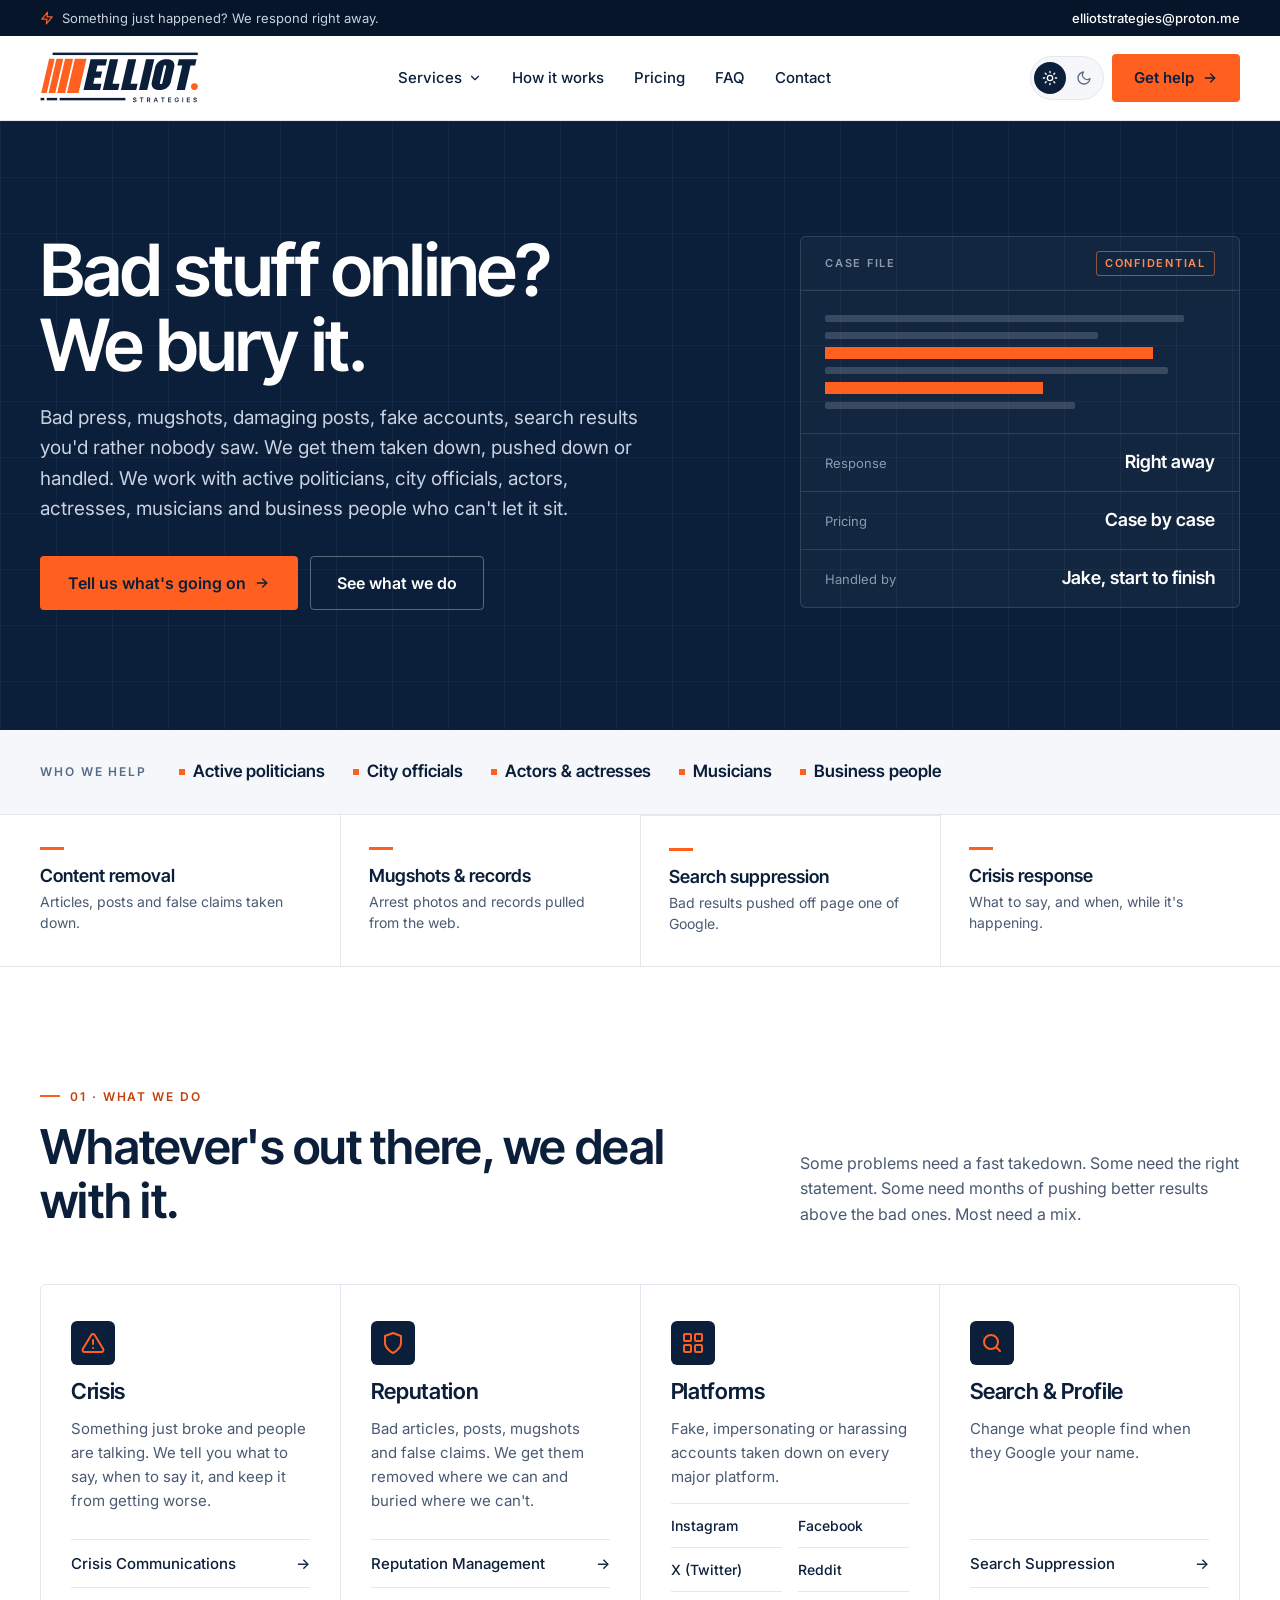
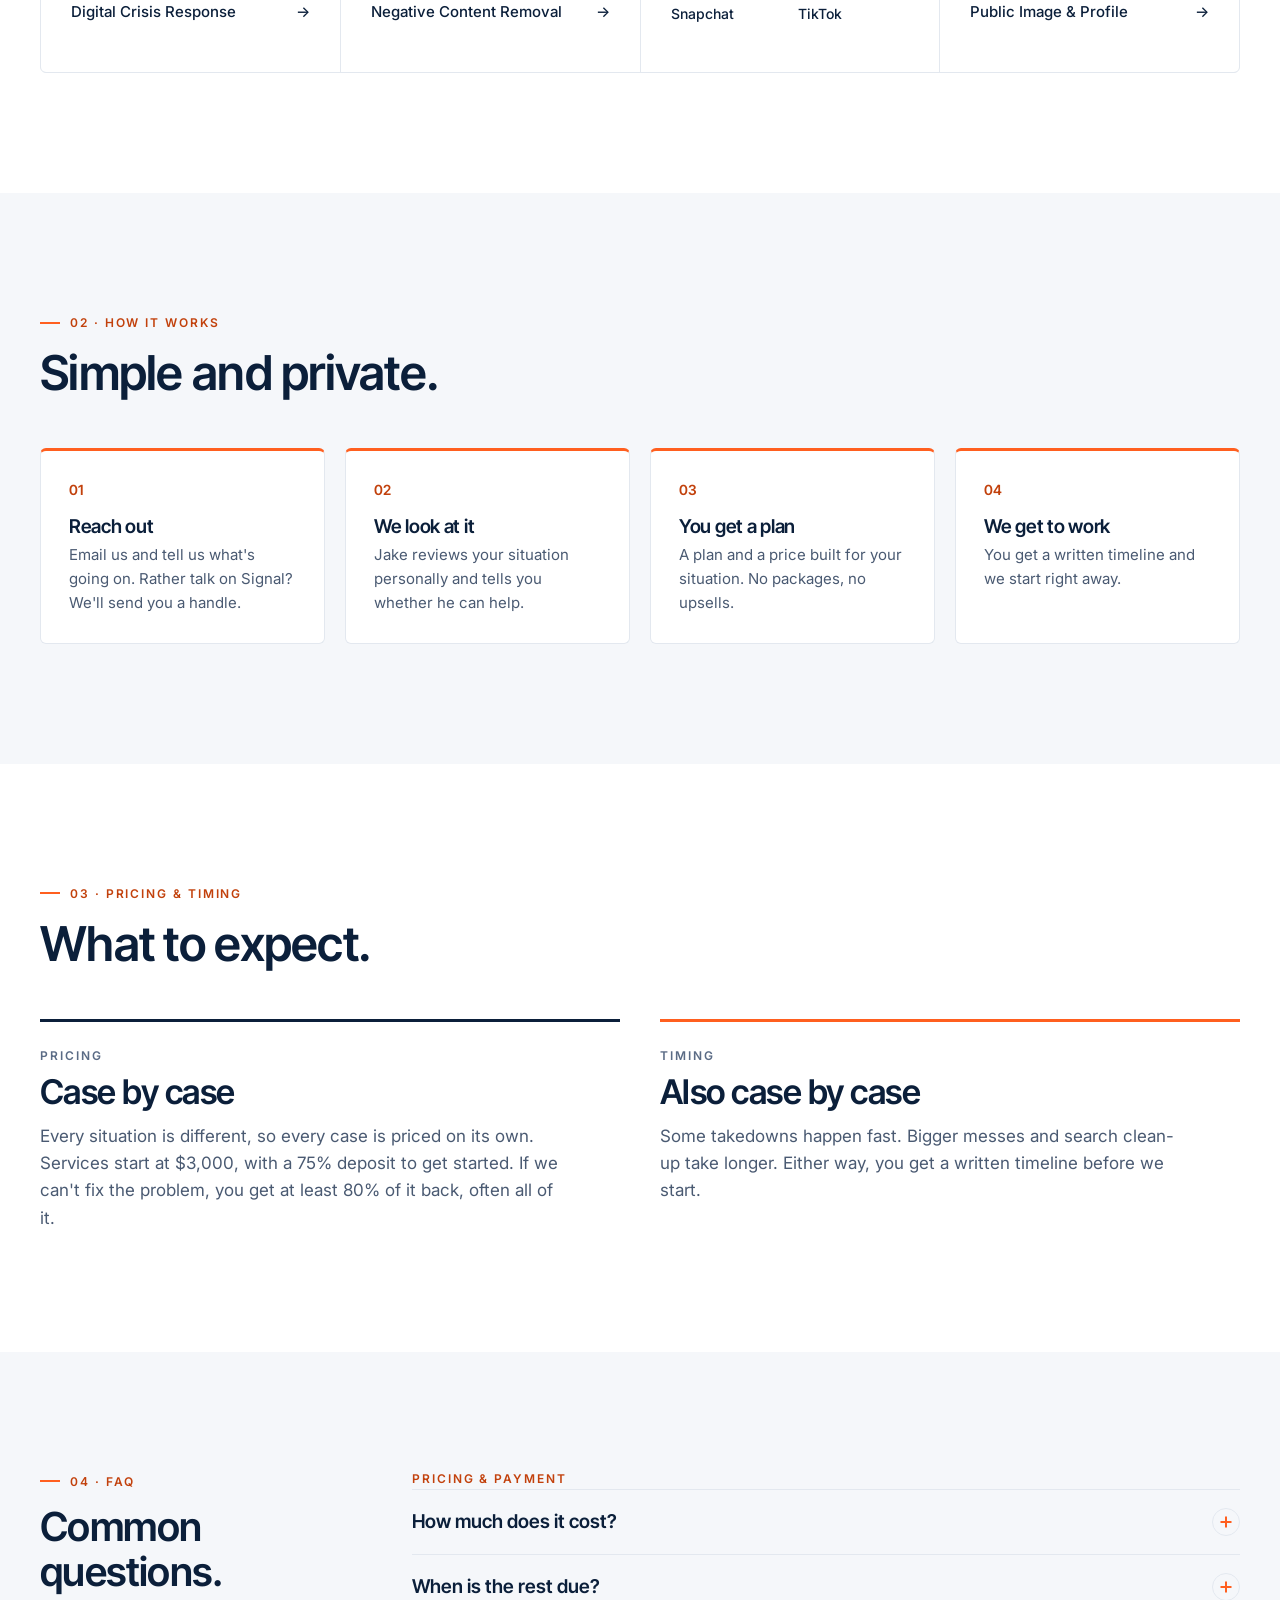
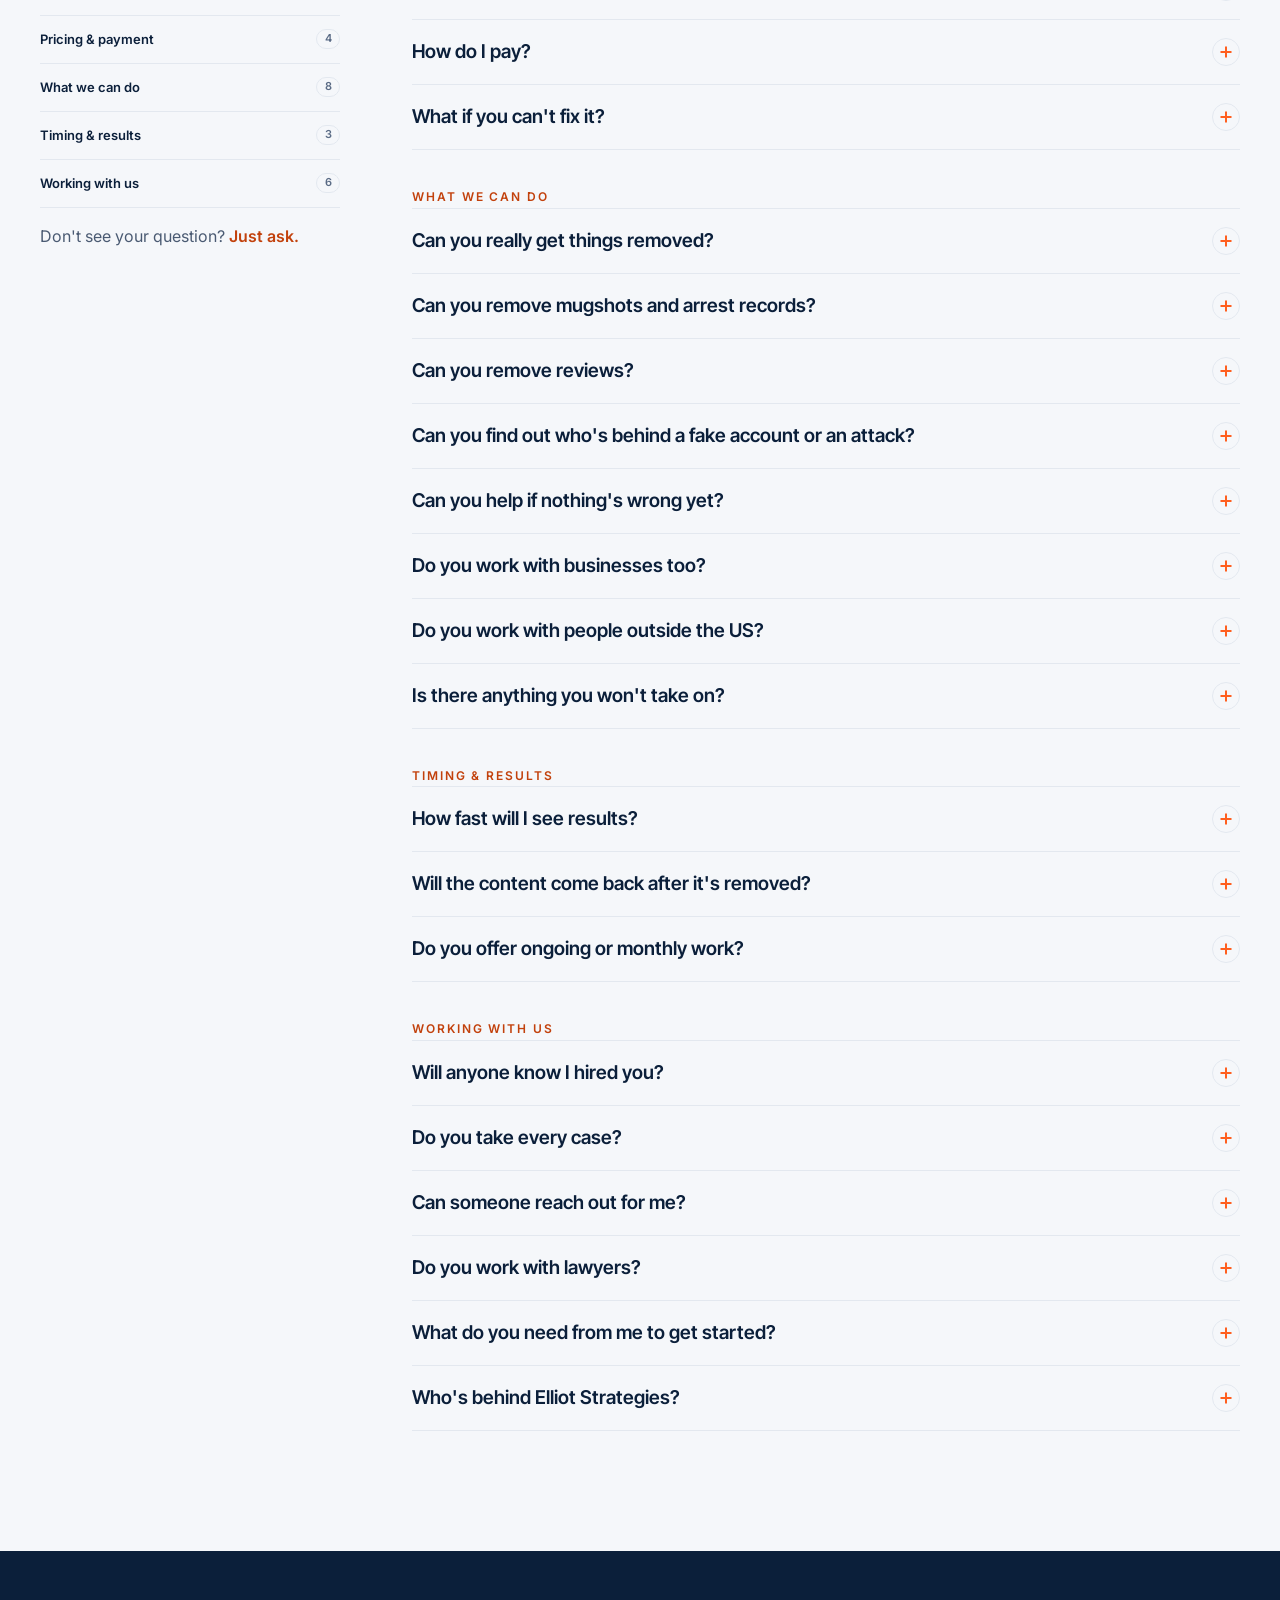
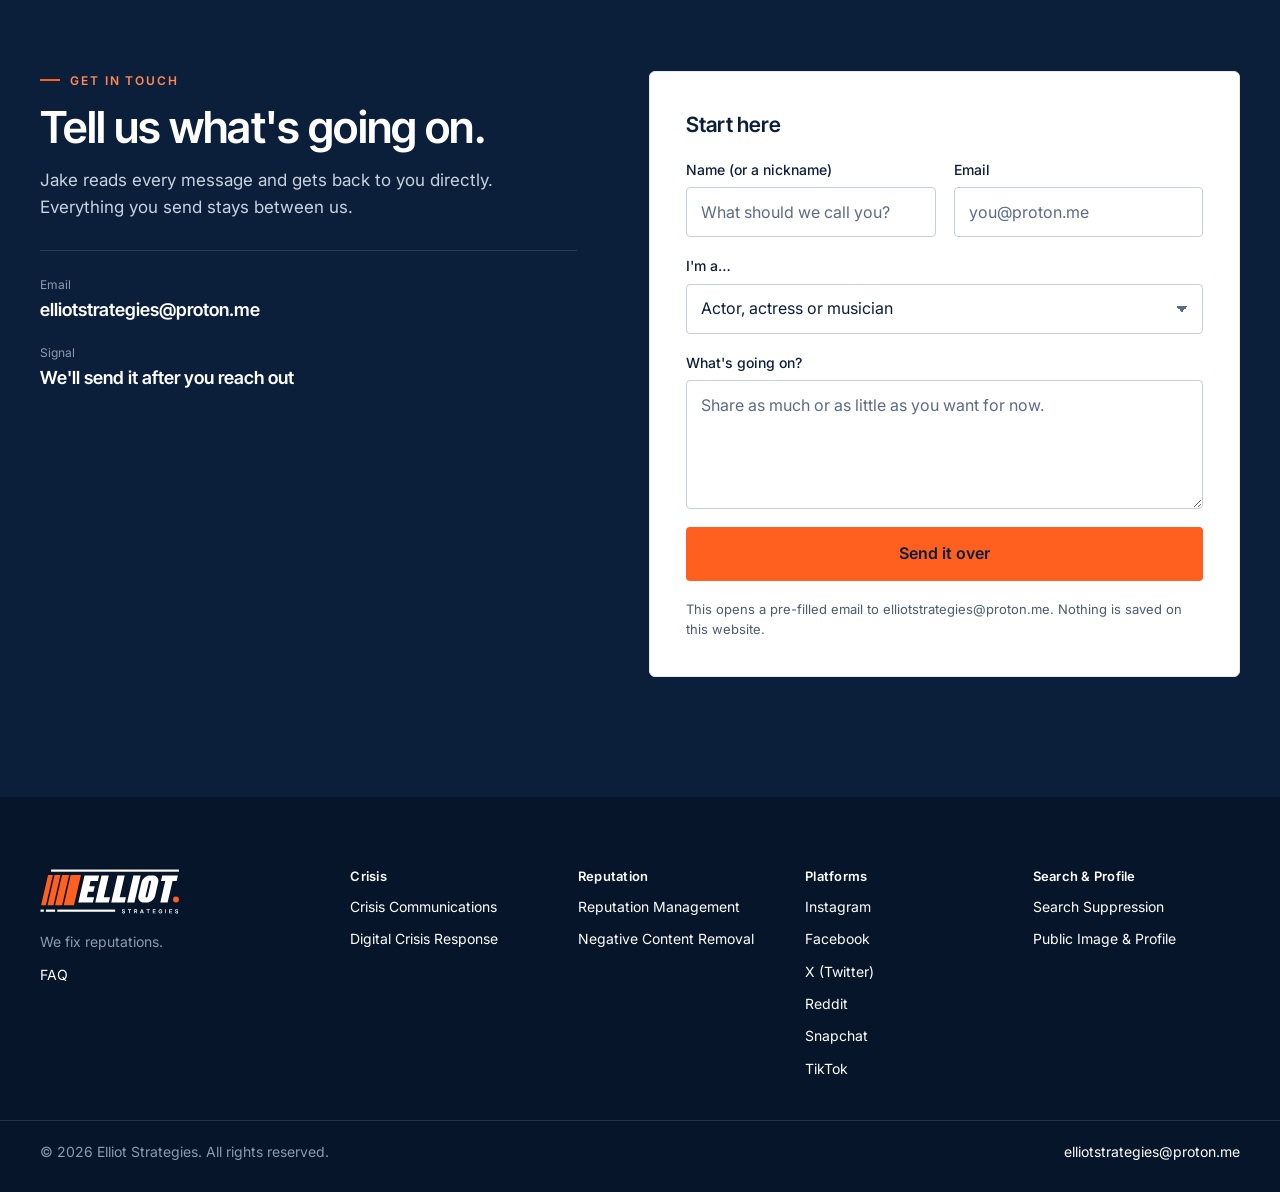
==== commit 57417728: "Remove About page; cache-busting for CSS/JS so updates show immediately Co-Authored-By: Claude Opus " ====
--- a/index.html
+++ b/index.html
@@ -14,7 +14,7 @@
 <link rel="preconnect" href="https://fonts.googleapis.com">
 <link rel="preconnect" href="https://fonts.gstatic.com" crossorigin>
 <link rel="stylesheet" href="https://fonts.googleapis.com/css2?family=Inter:wght@400;500;600&family=Inter+Tight:wght@500;600;700&display=swap">
-<link rel="stylesheet" href="/assets/style.css">
+<link rel="stylesheet" href="/assets/style.css?v=202611111113">
 </head>
 <body>
 <a class="skip" href="#main">Skip to content</a>
@@ -24,7 +24,6 @@
 <a class="brand logo" href="/" aria-label="Elliot Strategies home"><img class="logo-day" src="/assets/logo-navy.svg" width="122" height="44" alt="Elliot Strategies"><img class="logo-night" src="/assets/logo-white.svg" width="122" height="44" alt=""></a>
 <nav class="nav" aria-label="Primary">
 <button type="button" class="nav-btn" aria-expanded="false" aria-controls="mega">Services <svg width="14" height="14" viewBox="0 0 24 24" fill="none" stroke="currentColor" stroke-width="2" stroke-linecap="round" stroke-linejoin="round" aria-hidden="true"><path d="m6 9 6 6 6-6"/></svg></button>
-<a href="/about/">About</a>
 <a href="/#approach">How it works</a>
 <a href="/#pricing">Pricing</a>
 <a href="/#faq">FAQ</a>
@@ -120,9 +119,9 @@
 
 </main>
 <footer class="footer dark">
-<div class="wrap foot-grid"><div><a class="brand logo" href="/" aria-label="Elliot Strategies home"><img src="/assets/logo-white.svg" width="133" height="48" alt="Elliot Strategies"></a><p class="foot-tag">We fix reputations.</p><a href="/about/">About Jake</a><a href="/#faq">FAQ</a></div><div><h5>Crisis</h5><a href="/services/crisis-communications/">Crisis Communications</a><a href="/services/digital-crisis-response/">Digital Crisis Response</a></div><div><h5>Reputation</h5><a href="/services/reputation-management/">Reputation Management</a><a href="/services/negative-content-removal/">Negative Content Removal</a></div><div><h5>Platforms</h5><a href="/services/instagram-account-takedown/">Instagram</a><a href="/services/facebook-account-takedown/">Facebook</a><a href="/services/x-account-takedown/">X (Twitter)</a><a href="/services/reddit-account-takedown/">Reddit</a><a href="/services/snapchat-account-takedown/">Snapchat</a><a href="/services/tiktok-account-takedown/">TikTok</a></div><div><h5>Search &amp; Profile</h5><a href="/services/search-suppression/">Search Suppression</a><a href="/services/public-image-and-profile/">Public Image &amp; Profile</a></div></div>
+<div class="wrap foot-grid"><div><a class="brand logo" href="/" aria-label="Elliot Strategies home"><img src="/assets/logo-white.svg" width="133" height="48" alt="Elliot Strategies"></a><p class="foot-tag">We fix reputations.</p><a href="/#faq">FAQ</a></div><div><h5>Crisis</h5><a href="/services/crisis-communications/">Crisis Communications</a><a href="/services/digital-crisis-response/">Digital Crisis Response</a></div><div><h5>Reputation</h5><a href="/services/reputation-management/">Reputation Management</a><a href="/services/negative-content-removal/">Negative Content Removal</a></div><div><h5>Platforms</h5><a href="/services/instagram-account-takedown/">Instagram</a><a href="/services/facebook-account-takedown/">Facebook</a><a href="/services/x-account-takedown/">X (Twitter)</a><a href="/services/reddit-account-takedown/">Reddit</a><a href="/services/snapchat-account-takedown/">Snapchat</a><a href="/services/tiktok-account-takedown/">TikTok</a></div><div><h5>Search &amp; Profile</h5><a href="/services/search-suppression/">Search Suppression</a><a href="/services/public-image-and-profile/">Public Image &amp; Profile</a></div></div>
 <div class="wrap foot-bar"><span>© 2026 Elliot Strategies. All rights reserved.</span><a href="mailto:elliotstrategies@proton.me">elliotstrategies@proton.me</a></div>
 </footer>
-<script src="/assets/site.js"></script>
+<script src="/assets/site.js?v=202611111113"></script>
 </body>
 </html>
--- a/assets/style.css
+++ b/assets/style.css
@@ -373,3 +373,16 @@
 .faq-nav a{font-size:13px;white-space:nowrap}
 @media (max-width:400px){.faq-nav a span{display:none}}
 @media (max-width:1023px){.nav .mega{order:0;width:100%}.nav .mega .wrap{padding-left:0;padding-right:0}}
+
+/* About: background list on phones, even grid on larger screens */
+.bg-grid{gap:0}
+.bg-grid > div{background:none;border:0;border-top:1px solid var(--border);border-radius:0;padding:18px 0 18px 22px;position:relative}
+.bg-grid > div::before{content:"";position:absolute;left:0;top:26px;width:8px;height:8px;background:var(--orange)}
+.bg-grid > div:first-child{border-top:0}
+@media (min-width:768px){
+  .bg-grid{gap:16px}
+  .bg-grid > div,.bg-grid > div:first-child{background:var(--card);border:1px solid var(--border);border-top:3px solid var(--orange);border-radius:var(--radius);padding:24px}
+  .bg-grid > div::before{display:none}
+  .bg-grid > div:last-child{grid-column:span 2}
+}
+@media (min-width:1024px){.bg-grid > div:last-child{grid-column:span 2}}
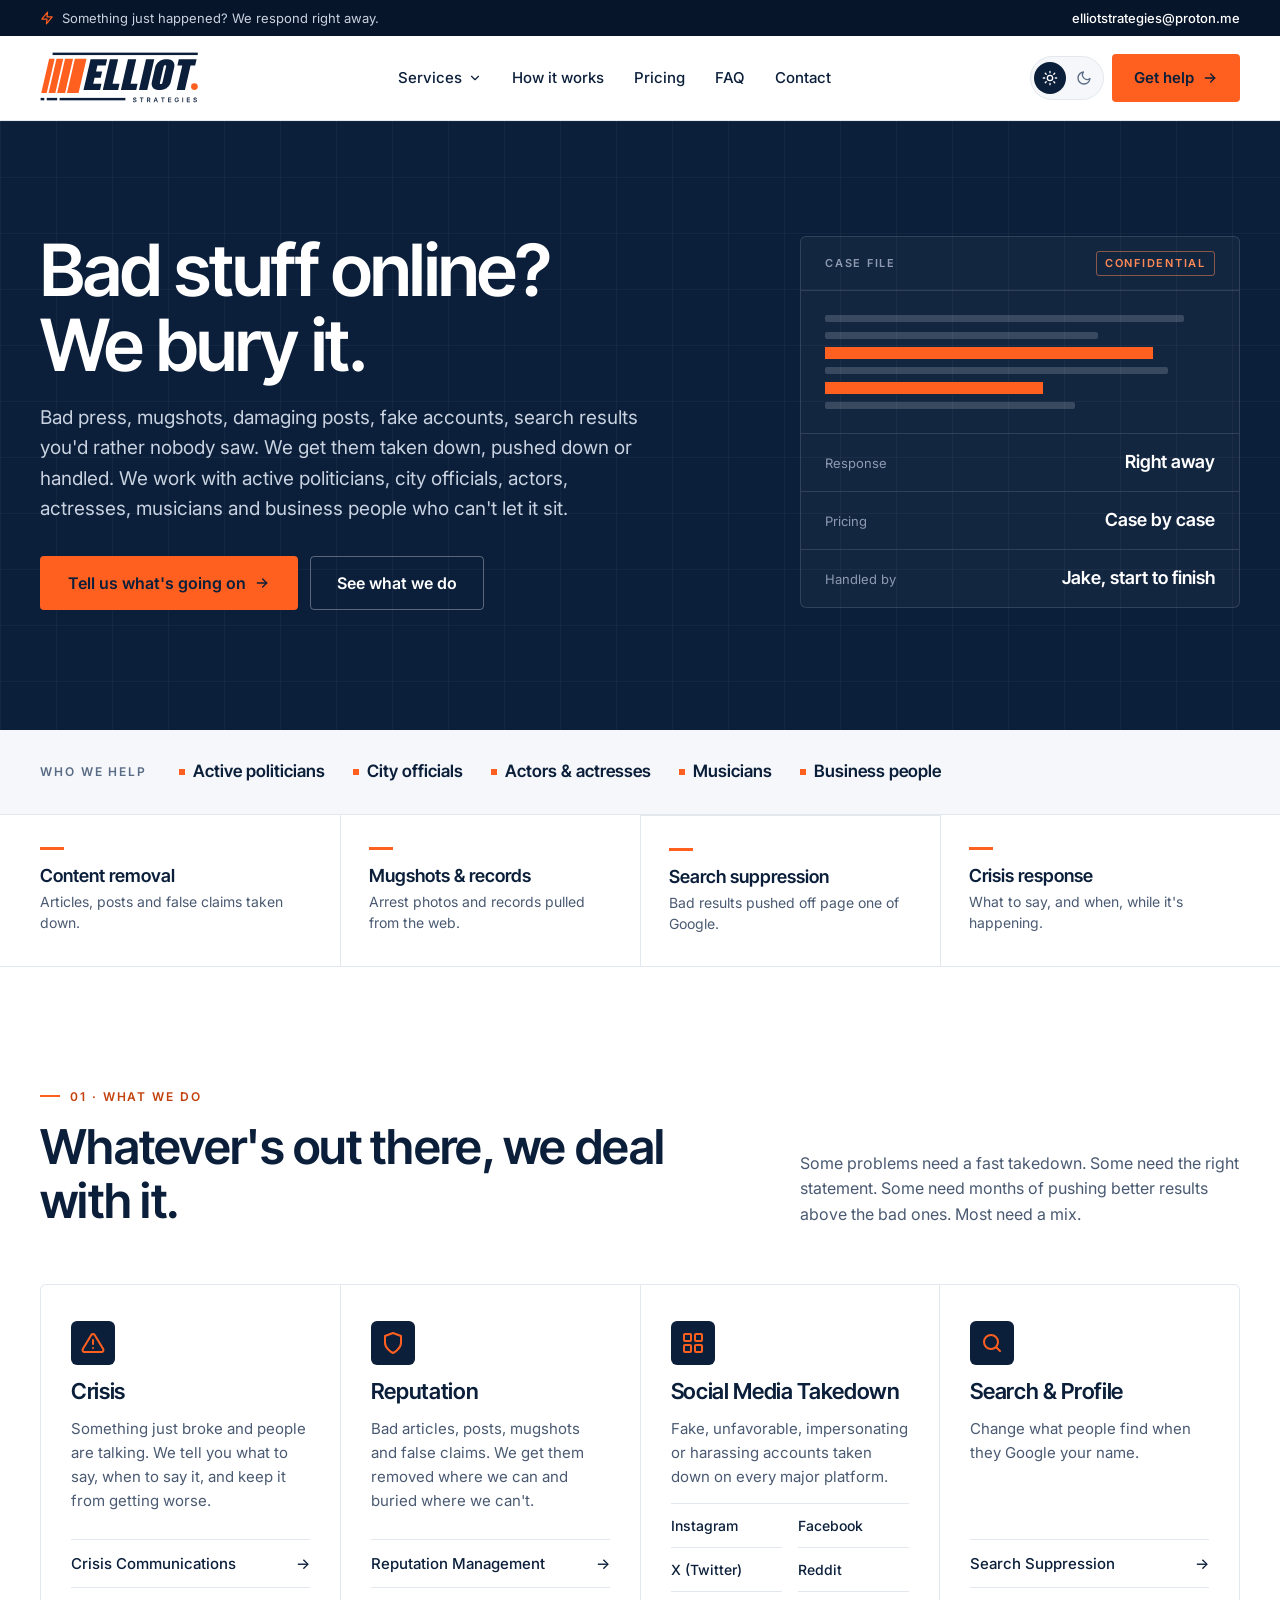
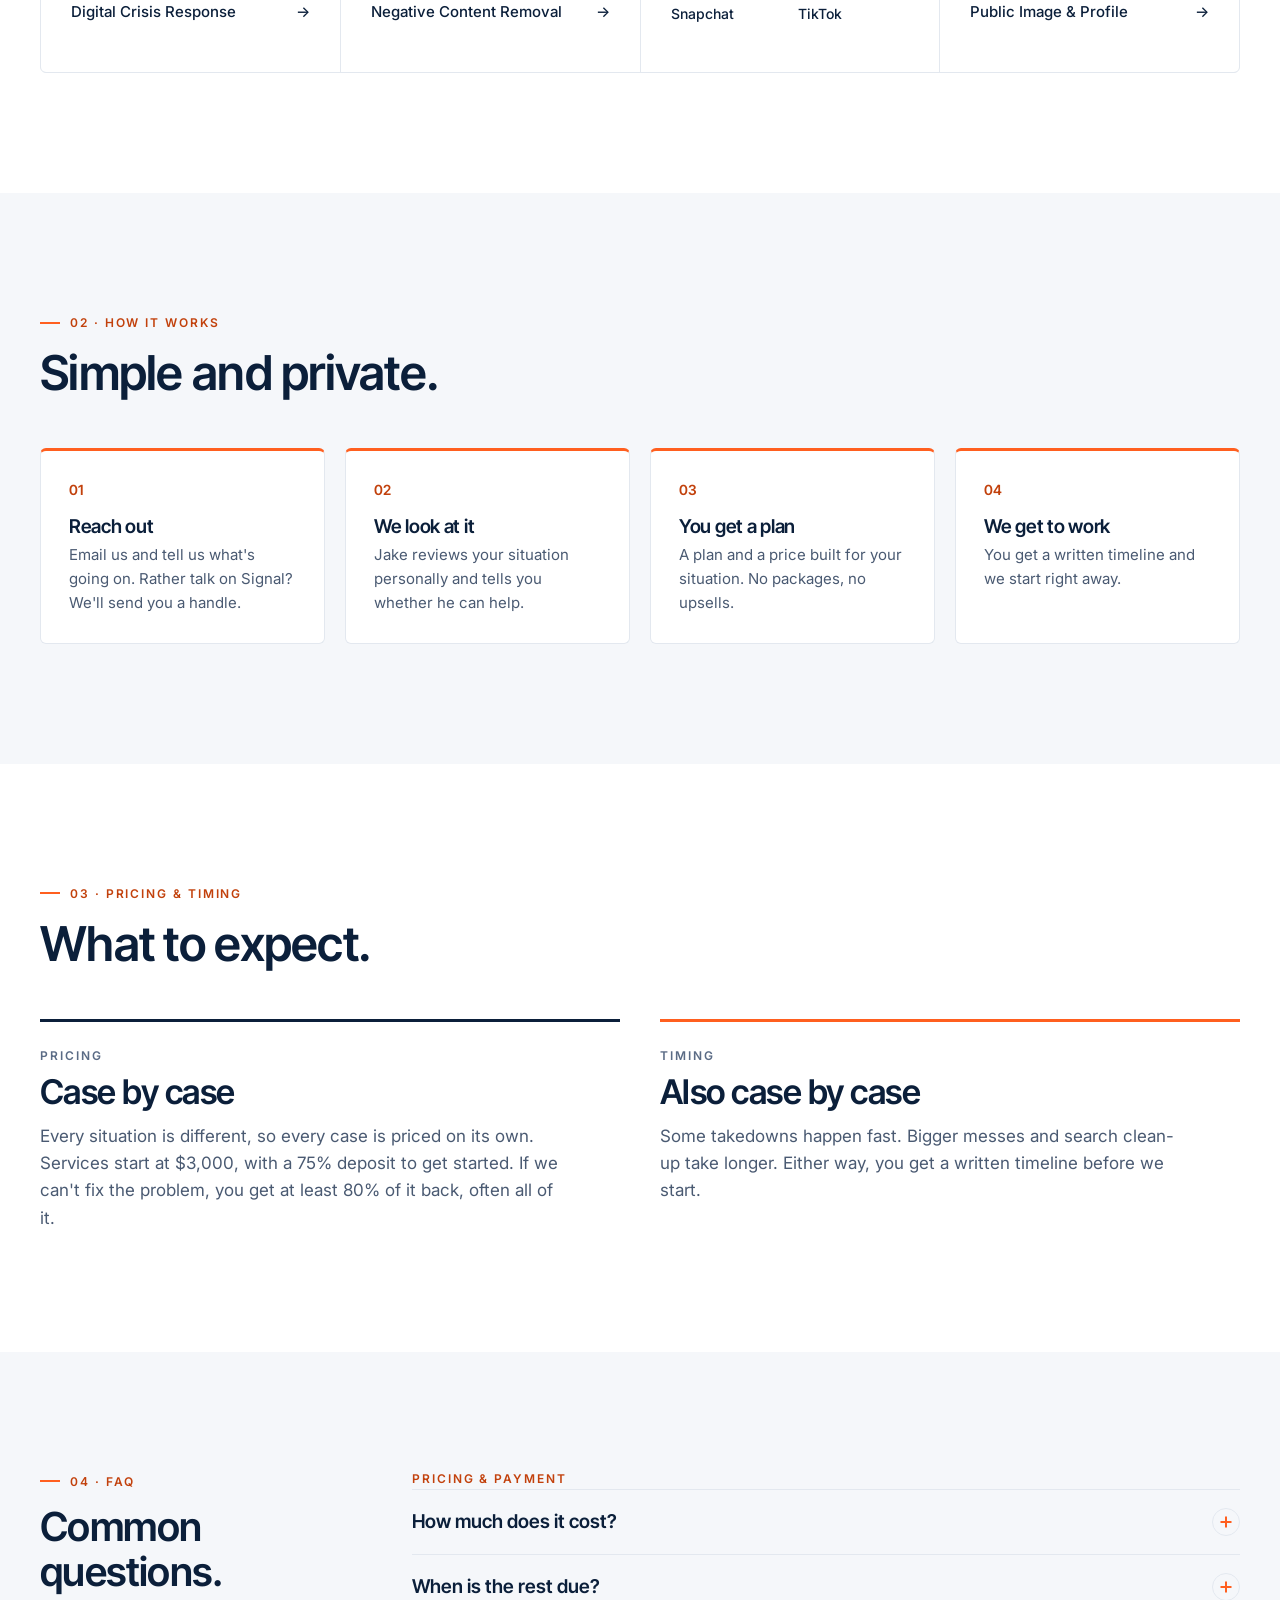
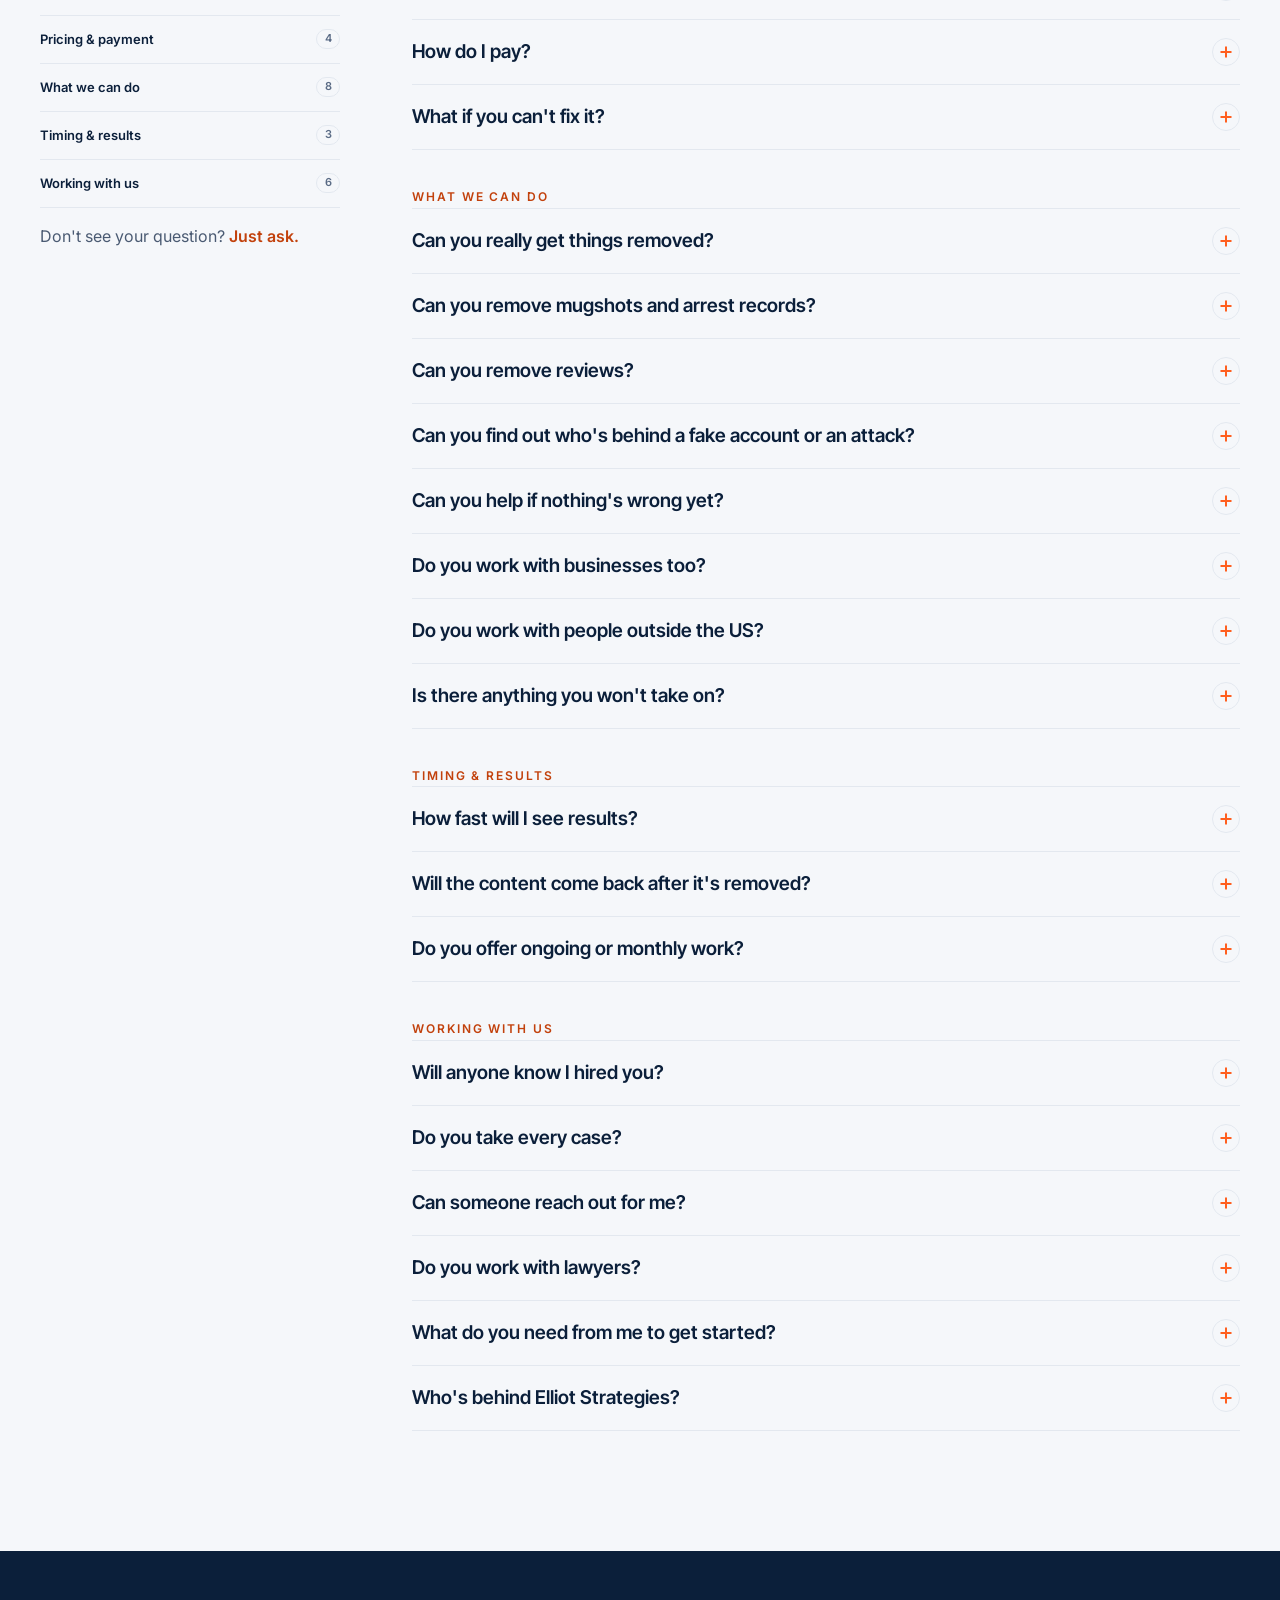
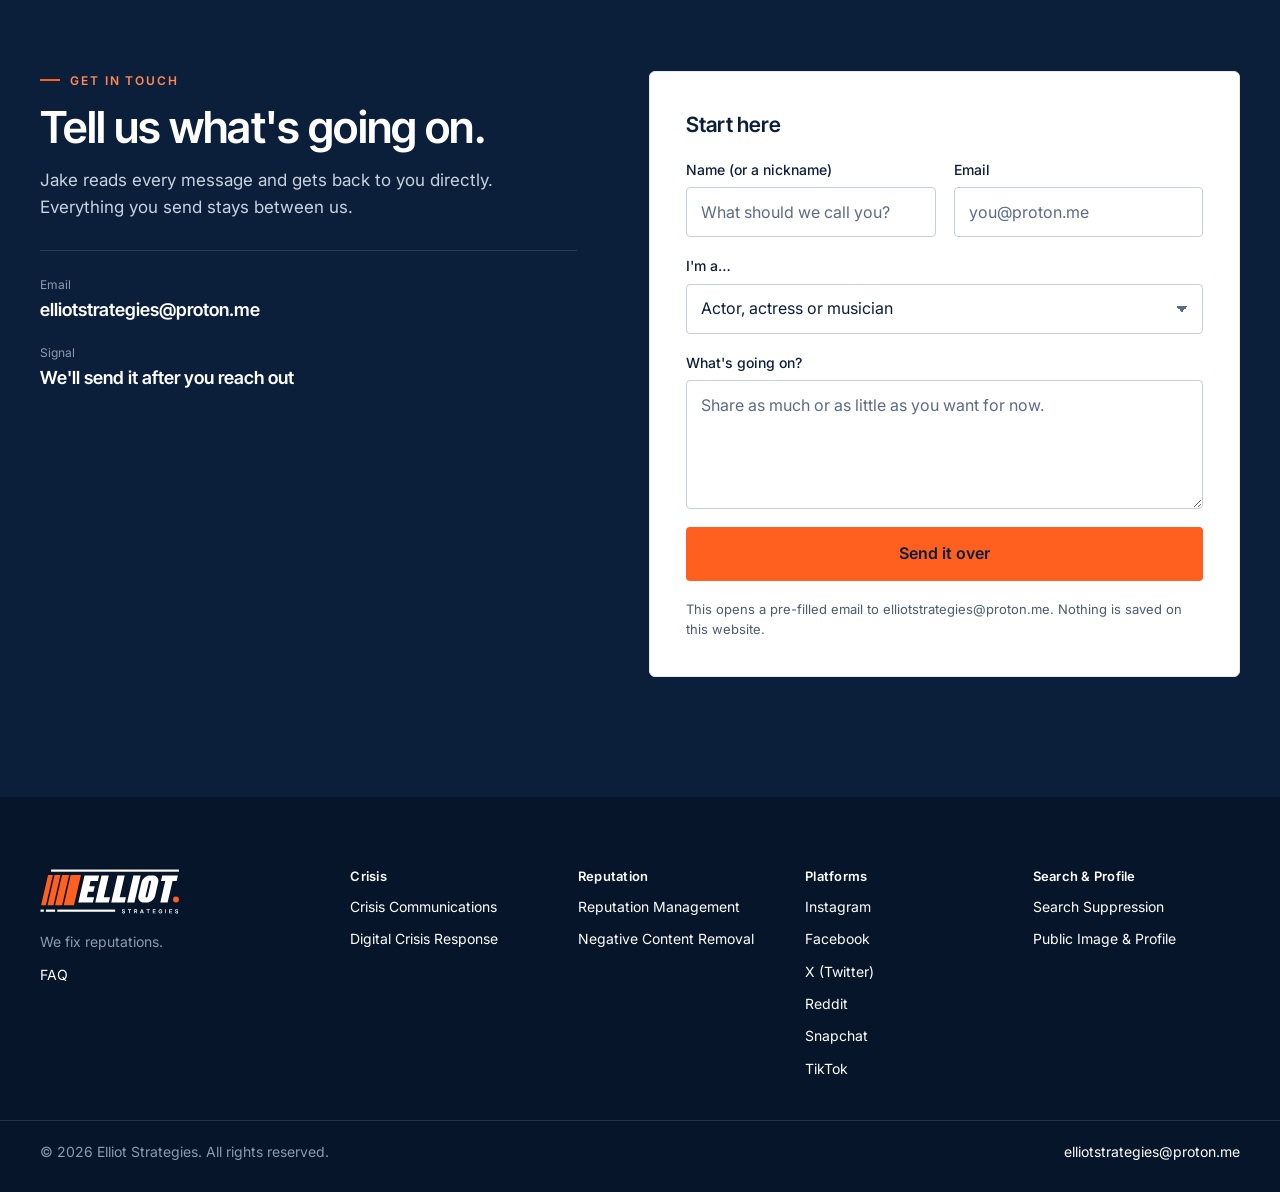
==== commit 5683f999: "Apply Jake's homepage wording from the canvas Co-Authored-By: Claude Opus 5.5 <noreply@anthropic.com" ====
--- a/index.html
+++ b/index.html
@@ -71,7 +71,7 @@
 </div></section>
 <section id="services" class="section"><div class="wrap">
 <div class="sec-head"><div><div class="eyebrow">01 · What we do</div><h2>Whatever's out there, we deal with it.</h2></div><p>Some problems need a fast takedown. Some need the right statement. Some need months of pushing better results above the bad ones. Most need a mix.</p></div>
-<div class="practice"><div><div class="tile"><svg width="24" height="24" viewBox="0 0 24 24" fill="none" stroke="#ff5f1f" stroke-width="2" stroke-linecap="round" stroke-linejoin="round" aria-hidden="true"><path d="M12 9v4"/><path d="M12 17h.01"/><path d="M10.3 3.9 1.8 18a2 2 0 0 0 1.7 3h17a2 2 0 0 0 1.7-3L13.7 3.9a2 2 0 0 0-3.4 0z"/></svg></div><h3>Crisis</h3><p>Something just broke and people are talking. We tell you what to say, when to say it, and keep it from getting worse.</p><div class="links"><a href="/services/crisis-communications/">Crisis Communications<span aria-hidden="true">→</span></a><a href="/services/digital-crisis-response/">Digital Crisis Response<span aria-hidden="true">→</span></a></div></div><div><div class="tile"><svg width="24" height="24" viewBox="0 0 24 24" fill="none" stroke="#ff5f1f" stroke-width="2" stroke-linecap="round" stroke-linejoin="round" aria-hidden="true"><path d="M12 22s8-4 8-10V5l-8-3-8 3v7c0 6 8 10 8 10z"/></svg></div><h3>Reputation</h3><p>Bad articles, posts, mugshots and false claims. We get them removed where we can and buried where we can&#x27;t.</p><div class="links"><a href="/services/reputation-management/">Reputation Management<span aria-hidden="true">→</span></a><a href="/services/negative-content-removal/">Negative Content Removal<span aria-hidden="true">→</span></a></div></div><div><div class="tile"><svg width="24" height="24" viewBox="0 0 24 24" fill="none" stroke="#ff5f1f" stroke-width="2" stroke-linecap="round" stroke-linejoin="round" aria-hidden="true"><rect x="3" y="3" width="7" height="7" rx="1"/><rect x="14" y="3" width="7" height="7" rx="1"/><rect x="3" y="14" width="7" height="7" rx="1"/><rect x="14" y="14" width="7" height="7" rx="1"/></svg></div><h3>Platforms</h3><p>Fake, impersonating or harassing accounts taken down on every major platform.</p><div class="links two"><a href="/services/instagram-account-takedown/">Instagram</a><a href="/services/facebook-account-takedown/">Facebook</a><a href="/services/x-account-takedown/">X (Twitter)</a><a href="/services/reddit-account-takedown/">Reddit</a><a href="/services/snapchat-account-takedown/">Snapchat</a><a href="/services/tiktok-account-takedown/">TikTok</a></div></div><div><div class="tile"><svg width="24" height="24" viewBox="0 0 24 24" fill="none" stroke="#ff5f1f" stroke-width="2" stroke-linecap="round" stroke-linejoin="round" aria-hidden="true"><circle cx="11" cy="11" r="7"/><path d="m20 20-3.5-3.5"/></svg></div><h3>Search &amp; Profile</h3><p>Change what people find when they Google your name.</p><div class="links"><a href="/services/search-suppression/">Search Suppression<span aria-hidden="true">→</span></a><a href="/services/public-image-and-profile/">Public Image &amp; Profile<span aria-hidden="true">→</span></a></div></div></div>
+<div class="practice"><div><div class="tile"><svg width="24" height="24" viewBox="0 0 24 24" fill="none" stroke="#ff5f1f" stroke-width="2" stroke-linecap="round" stroke-linejoin="round" aria-hidden="true"><path d="M12 9v4"/><path d="M12 17h.01"/><path d="M10.3 3.9 1.8 18a2 2 0 0 0 1.7 3h17a2 2 0 0 0 1.7-3L13.7 3.9a2 2 0 0 0-3.4 0z"/></svg></div><h3>Crisis</h3><p>Something just broke and people are talking. We tell you what to say, when to say it, and keep it from getting worse.</p><div class="links"><a href="/services/crisis-communications/">Crisis Communications<span aria-hidden="true">→</span></a><a href="/services/digital-crisis-response/">Digital Crisis Response<span aria-hidden="true">→</span></a></div></div><div><div class="tile"><svg width="24" height="24" viewBox="0 0 24 24" fill="none" stroke="#ff5f1f" stroke-width="2" stroke-linecap="round" stroke-linejoin="round" aria-hidden="true"><path d="M12 22s8-4 8-10V5l-8-3-8 3v7c0 6 8 10 8 10z"/></svg></div><h3>Reputation</h3><p>Bad articles, posts, mugshots and false claims. We get them removed where we can and buried where we can&#x27;t.</p><div class="links"><a href="/services/reputation-management/">Reputation Management<span aria-hidden="true">→</span></a><a href="/services/negative-content-removal/">Negative Content Removal<span aria-hidden="true">→</span></a></div></div><div><div class="tile"><svg width="24" height="24" viewBox="0 0 24 24" fill="none" stroke="#ff5f1f" stroke-width="2" stroke-linecap="round" stroke-linejoin="round" aria-hidden="true"><rect x="3" y="3" width="7" height="7" rx="1"/><rect x="14" y="3" width="7" height="7" rx="1"/><rect x="3" y="14" width="7" height="7" rx="1"/><rect x="14" y="14" width="7" height="7" rx="1"/></svg></div><h3>Social Media Takedown</h3><p>Fake, unfavorable, impersonating or harassing accounts taken down on every major platform.</p><div class="links two"><a href="/services/instagram-account-takedown/">Instagram</a><a href="/services/facebook-account-takedown/">Facebook</a><a href="/services/x-account-takedown/">X (Twitter)</a><a href="/services/reddit-account-takedown/">Reddit</a><a href="/services/snapchat-account-takedown/">Snapchat</a><a href="/services/tiktok-account-takedown/">TikTok</a></div></div><div><div class="tile"><svg width="24" height="24" viewBox="0 0 24 24" fill="none" stroke="#ff5f1f" stroke-width="2" stroke-linecap="round" stroke-linejoin="round" aria-hidden="true"><circle cx="11" cy="11" r="7"/><path d="m20 20-3.5-3.5"/></svg></div><h3>Search &amp; Profile</h3><p>Change what people find when they Google your name.</p><div class="links"><a href="/services/search-suppression/">Search Suppression<span aria-hidden="true">→</span></a><a href="/services/public-image-and-profile/">Public Image &amp; Profile<span aria-hidden="true">→</span></a></div></div></div>
 </div></section>
 <section id="approach" class="section alt"><div class="wrap">
 <div class="sec-intro"><div class="eyebrow">02 · How it works</div><h2>Simple and private.</h2></div>
@@ -88,9 +88,9 @@
 </div></section>
 <section id="faq" class="section alt"><div class="wrap faq-wrap">
 <div class="faq-head"><div class="eyebrow">04 · FAQ</div><h2>Common questions.</h2><nav class="faq-nav" aria-label="FAQ topics"><a href="#faq-pricing">Pricing &amp; payment<span>4</span></a><a href="#faq-what-we-do">What we can do<span>8</span></a><a href="#faq-timing">Timing &amp; results<span>3</span></a><a href="#faq-working-together">Working with us<span>6</span></a></nav><p>Don't see your question? <a href="#contact">Just ask.</a></p></div>
-<div class="faq-groups"><div class="faq-group" id="faq-pricing"><h3>Pricing &amp; payment</h3><div class="faq-list"><details><summary>How much does it cost?<span class="pm" aria-hidden="true"></span></summary><p>Every situation is different, so pricing is case by case. Services start at $3,000, and we take a 75% deposit to get started.</p></details><details><summary>When is the rest due?<span class="pm" aria-hidden="true"></span></summary><p>The remaining 25% is due when the job is done.</p></details><details><summary>How do I pay?<span class="pm" aria-hidden="true"></span></summary><p>Card, crypto or invoice.</p></details><details><summary>What if you can&#x27;t fix it?<span class="pm" aria-hidden="true"></span></summary><p>We don&#x27;t guarantee results, and nobody honest can. But if we can&#x27;t fix the problem, you get at least 80% of your money back, and often all of it. The small amount we may keep only covers work already done. (Refunds don&#x27;t apply to proactive PR and image-building work.)</p></details></div></div><div class="faq-group" id="faq-what-we-do"><h3>What we can do</h3><div class="faq-list"><details><summary>Can you really get things removed?<span class="pm" aria-hidden="true"></span></summary><p>Most things, yes, including content other firms say can&#x27;t be touched. We have working relationships at news outlets and social media platforms, and methods we&#x27;ve built over years. We&#x27;ll tell you what&#x27;s realistic for your situation before we start.</p></details><details><summary>Can you remove mugshots and arrest records?<span class="pm" aria-hidden="true"></span></summary><p>Yes.</p></details><details><summary>Can you remove reviews?<span class="pm" aria-hidden="true"></span></summary><p>No. Review removal on Google, Yelp and similar sites isn&#x27;t something we offer.</p></details><details><summary>Can you find out who&#x27;s behind a fake account or an attack?<span class="pm" aria-hidden="true"></span></summary><p>Yes. We use open-source intelligence and investigative methods to track down who&#x27;s behind it.</p></details><details><summary>Can you help if nothing&#x27;s wrong yet?<span class="pm" aria-hidden="true"></span></summary><p>Yes. We run positive PR campaigns and build up your online presence so you look good before a launch, campaign or big moment. Refunds don&#x27;t apply to this kind of work.</p></details><details><summary>Do you work with businesses too?<span class="pm" aria-hidden="true"></span></summary><p>Yes. We work with companies of all sizes, as well as individuals.</p></details><details><summary>Do you work with people outside the US?<span class="pm" aria-hidden="true"></span></summary><p>Yes. We work with clients anywhere.</p></details><details><summary>Is there anything you won&#x27;t take on?<span class="pm" aria-hidden="true"></span></summary><p>We don&#x27;t take cases involving sex crimes, whether it&#x27;s a conviction or allegations where the evidence points to guilt. Everything else, we&#x27;ll look at.</p></details></div></div><div class="faq-group" id="faq-timing"><h3>Timing &amp; results</h3><div class="faq-list"><details><summary>How fast will I see results?<span class="pm" aria-hidden="true"></span></summary><p>It depends on the case. Some takedowns happen fast; search clean-up and bigger situations take longer. You get a written timeline before any work starts.</p></details><details><summary>Will the content come back after it&#x27;s removed?<span class="pm" aria-hidden="true"></span></summary><p>If you add monitoring, we keep watching and deal with anything that resurfaces. Without it, the job ends once the content is down.</p></details><details><summary>Do you offer ongoing or monthly work?<span class="pm" aria-hidden="true"></span></summary><p>Yes. Monitoring and ongoing reputation upkeep are available, priced on the hours and what you need.</p></details></div></div><div class="faq-group" id="faq-working-together"><h3>Working with us</h3><div class="faq-list"><details><summary>Will anyone know I hired you?<span class="pm" aria-hidden="true"></span></summary><p>No. Every client signs an NDA with us, and confidentiality is the whole business. If clients couldn&#x27;t trust us to stay quiet, we wouldn&#x27;t have clients.</p></details><details><summary>Do you take every case?<span class="pm" aria-hidden="true"></span></summary><p>No. We turn down more clients than we take on.</p></details><details><summary>Can someone reach out for me?<span class="pm" aria-hidden="true"></span></summary><p>Yes. Agents, managers, lawyers, publicists and campaign staff reach out on behalf of clients all the time.</p></details><details><summary>Do you work with lawyers?<span class="pm" aria-hidden="true"></span></summary><p>Yes. When a case needs legal action, we work with outside attorneys. We don&#x27;t have in-house lawyers.</p></details><details><summary>What do you need from me to get started?<span class="pm" aria-hidden="true"></span></summary><p>Tell us what&#x27;s going on and send any links or screenshots you have. If there&#x27;s a legal case involved, we&#x27;ll need most, if not all, of the files related to it.</p></details><details><summary>Who&#x27;s behind Elliot Strategies?<span class="pm" aria-hidden="true"></span></summary><p>Jake Elliot, who has a background in emergency services, security, OSINT, investigations, public relations and communications. You work with him directly from start to finish.</p></details></div></div></div>
+<div class="faq-groups"><div class="faq-group" id="faq-pricing"><h3>Pricing &amp; payment</h3><div class="faq-list"><details><summary>How much does it cost?<span class="pm" aria-hidden="true"></span></summary><p>Every situation is different, so pricing is case by case. Services start at $3,000, and we take a 75% deposit to get started.</p></details><details><summary>When is the rest due?<span class="pm" aria-hidden="true"></span></summary><p>The remaining 25% is due when the job is done.</p></details><details><summary>How do I pay?<span class="pm" aria-hidden="true"></span></summary><p>Card, crypto or invoice.</p></details><details><summary>What if you can&#x27;t fix it?<span class="pm" aria-hidden="true"></span></summary><p>We don&#x27;t guarantee results, and nobody honest can. But if we can&#x27;t fix the problem, you get at least 80% of your money back, and often all of it. The small amount we may keep only covers work already done. (Refunds don&#x27;t apply to proactive PR and image-building work.)</p></details></div></div><div class="faq-group" id="faq-what-we-do"><h3>What we can do</h3><div class="faq-list"><details><summary>Can you really get things removed?<span class="pm" aria-hidden="true"></span></summary><p>Most things, yes, including content other firms say can&#x27;t be touched. We have working relationships with employees at news outlets and social media platforms, and specialized methods. We&#x27;ll tell you what&#x27;s realistic for your situation before we start.</p></details><details><summary>Can you remove mugshots and arrest records?<span class="pm" aria-hidden="true"></span></summary><p>Yes.</p></details><details><summary>Can you remove reviews?<span class="pm" aria-hidden="true"></span></summary><p>No. Review removal on Google, Yelp and similar sites isn&#x27;t something we offer.</p></details><details><summary>Can you find out who&#x27;s behind a fake account or an attack?<span class="pm" aria-hidden="true"></span></summary><p>Yes. We use open-source intelligence and investigative methods to track down who&#x27;s behind it.</p></details><details><summary>Can you help if nothing&#x27;s wrong yet?<span class="pm" aria-hidden="true"></span></summary><p>Yes. We run positive PR campaigns and build up your online presence so you look good before a launch, campaign or big moment. Refunds don&#x27;t apply to this kind of work.</p></details><details><summary>Do you work with businesses too?<span class="pm" aria-hidden="true"></span></summary><p>Yes. We work with companies of all sizes, as well as individuals.</p></details><details><summary>Do you work with people outside the US?<span class="pm" aria-hidden="true"></span></summary><p>Yes. We work with clients anywhere.</p></details><details><summary>Is there anything you won&#x27;t take on?<span class="pm" aria-hidden="true"></span></summary><p>We don&#x27;t take cases involving sex crimes, whether it&#x27;s a conviction or allegations where the evidence points to guilt. Everything else, we&#x27;ll look at.</p></details></div></div><div class="faq-group" id="faq-timing"><h3>Timing &amp; results</h3><div class="faq-list"><details><summary>How fast will I see results?<span class="pm" aria-hidden="true"></span></summary><p>It depends on the case. Some takedowns happen fast; search clean-up and bigger situations take longer. You get a written timeline before any work starts.</p></details><details><summary>Will the content come back after it&#x27;s removed?<span class="pm" aria-hidden="true"></span></summary><p>If you add monthly monitoring, we keep watching and deal with anything that resurfaces. Without it, the job ends once the content is down.</p></details><details><summary>Do you offer ongoing or monthly work?<span class="pm" aria-hidden="true"></span></summary><p>Yes. Monitoring and ongoing reputation upkeep are available, priced on the hours and what you need.</p></details></div></div><div class="faq-group" id="faq-working-together"><h3>Working with us</h3><div class="faq-list"><details><summary>Will anyone know I hired you?<span class="pm" aria-hidden="true"></span></summary><p>No. Every client signs an NDA with us, and confidentiality is the whole business. If clients couldn&#x27;t trust us to stay quiet, we wouldn&#x27;t have clients.</p></details><details><summary>Do you take every case?<span class="pm" aria-hidden="true"></span></summary><p>No. We turn down more clients than we take on.</p></details><details><summary>Can someone reach out for me?<span class="pm" aria-hidden="true"></span></summary><p>Yes. Agents, managers, lawyers, publicists and campaign staff reach out on behalf of clients all the time.</p></details><details><summary>Do you work with lawyers?<span class="pm" aria-hidden="true"></span></summary><p>Yes. When a case needs legal action, we work with outside attorneys. We don&#x27;t have in-house lawyers.</p></details><details><summary>What do you need from me to get started?<span class="pm" aria-hidden="true"></span></summary><p>Tell us what&#x27;s going on and send any links or screenshots you have. If there&#x27;s a legal case involved, we&#x27;ll need most, if not all, of the files related to it.</p></details><details><summary>Who&#x27;s behind Elliot Strategies?<span class="pm" aria-hidden="true"></span></summary><p>Jake Elliot, who has a background in emergency services, security, OSINT, investigations, public relations and communications. You work with him directly from start to finish.</p></details></div></div></div>
 </div></section>
-<script type="application/ld+json">{"@context": "https://schema.org", "@type": "FAQPage", "mainEntity": [{"@type": "Question", "name": "How much does it cost?", "acceptedAnswer": {"@type": "Answer", "text": "Every situation is different, so pricing is case by case. Services start at $3,000, and we take a 75% deposit to get started."}}, {"@type": "Question", "name": "When is the rest due?", "acceptedAnswer": {"@type": "Answer", "text": "The remaining 25% is due when the job is done."}}, {"@type": "Question", "name": "How do I pay?", "acceptedAnswer": {"@type": "Answer", "text": "Card, crypto or invoice."}}, {"@type": "Question", "name": "What if you can't fix it?", "acceptedAnswer": {"@type": "Answer", "text": "We don't guarantee results, and nobody honest can. But if we can't fix the problem, you get at least 80% of your money back, and often all of it. The small amount we may keep only covers work already done. (Refunds don't apply to proactive PR and image-building work.)"}}, {"@type": "Question", "name": "Can you really get things removed?", "acceptedAnswer": {"@type": "Answer", "text": "Most things, yes, including content other firms say can't be touched. We have working relationships at news outlets and social media platforms, and methods we've built over years. We'll tell you what's realistic for your situation before we start."}}, {"@type": "Question", "name": "Can you remove mugshots and arrest records?", "acceptedAnswer": {"@type": "Answer", "text": "Yes."}}, {"@type": "Question", "name": "Can you remove reviews?", "acceptedAnswer": {"@type": "Answer", "text": "No. Review removal on Google, Yelp and similar sites isn't something we offer."}}, {"@type": "Question", "name": "Can you find out who's behind a fake account or an attack?", "acceptedAnswer": {"@type": "Answer", "text": "Yes. We use open-source intelligence and investigative methods to track down who's behind it."}}, {"@type": "Question", "name": "Can you help if nothing's wrong yet?", "acceptedAnswer": {"@type": "Answer", "text": "Yes. We run positive PR campaigns and build up your online presence so you look good before a launch, campaign or big moment. Refunds don't apply to this kind of work."}}, {"@type": "Question", "name": "Do you work with businesses too?", "acceptedAnswer": {"@type": "Answer", "text": "Yes. We work with companies of all sizes, as well as individuals."}}, {"@type": "Question", "name": "Do you work with people outside the US?", "acceptedAnswer": {"@type": "Answer", "text": "Yes. We work with clients anywhere."}}, {"@type": "Question", "name": "Is there anything you won't take on?", "acceptedAnswer": {"@type": "Answer", "text": "We don't take cases involving sex crimes, whether it's a conviction or allegations where the evidence points to guilt. Everything else, we'll look at."}}, {"@type": "Question", "name": "How fast will I see results?", "acceptedAnswer": {"@type": "Answer", "text": "It depends on the case. Some takedowns happen fast; search clean-up and bigger situations take longer. You get a written timeline before any work starts."}}, {"@type": "Question", "name": "Will the content come back after it's removed?", "acceptedAnswer": {"@type": "Answer", "text": "If you add monitoring, we keep watching and deal with anything that resurfaces. Without it, the job ends once the content is down."}}, {"@type": "Question", "name": "Do you offer ongoing or monthly work?", "acceptedAnswer": {"@type": "Answer", "text": "Yes. Monitoring and ongoing reputation upkeep are available, priced on the hours and what you need."}}, {"@type": "Question", "name": "Will anyone know I hired you?", "acceptedAnswer": {"@type": "Answer", "text": "No. Every client signs an NDA with us, and confidentiality is the whole business. If clients couldn't trust us to stay quiet, we wouldn't have clients."}}, {"@type": "Question", "name": "Do you take every case?", "acceptedAnswer": {"@type": "Answer", "text": "No. We turn down more clients than we take on."}}, {"@type": "Question", "name": "Can someone reach out for me?", "acceptedAnswer": {"@type": "Answer", "text": "Yes. Agents, managers, lawyers, publicists and campaign staff reach out on behalf of clients all the time."}}, {"@type": "Question", "name": "Do you work with lawyers?", "acceptedAnswer": {"@type": "Answer", "text": "Yes. When a case needs legal action, we work with outside attorneys. We don't have in-house lawyers."}}, {"@type": "Question", "name": "What do you need from me to get started?", "acceptedAnswer": {"@type": "Answer", "text": "Tell us what's going on and send any links or screenshots you have. If there's a legal case involved, we'll need most, if not all, of the files related to it."}}, {"@type": "Question", "name": "Who's behind Elliot Strategies?", "acceptedAnswer": {"@type": "Answer", "text": "Jake Elliot, who has a background in emergency services, security, OSINT, investigations, public relations and communications. You work with him directly from start to finish."}}]}</script>
+<script type="application/ld+json">{"@context": "https://schema.org", "@type": "FAQPage", "mainEntity": [{"@type": "Question", "name": "How much does it cost?", "acceptedAnswer": {"@type": "Answer", "text": "Every situation is different, so pricing is case by case. Services start at $3,000, and we take a 75% deposit to get started."}}, {"@type": "Question", "name": "When is the rest due?", "acceptedAnswer": {"@type": "Answer", "text": "The remaining 25% is due when the job is done."}}, {"@type": "Question", "name": "How do I pay?", "acceptedAnswer": {"@type": "Answer", "text": "Card, crypto or invoice."}}, {"@type": "Question", "name": "What if you can't fix it?", "acceptedAnswer": {"@type": "Answer", "text": "We don't guarantee results, and nobody honest can. But if we can't fix the problem, you get at least 80% of your money back, and often all of it. The small amount we may keep only covers work already done. (Refunds don't apply to proactive PR and image-building work.)"}}, {"@type": "Question", "name": "Can you really get things removed?", "acceptedAnswer": {"@type": "Answer", "text": "Most things, yes, including content other firms say can't be touched. We have working relationships with employees at news outlets and social media platforms, and specialized methods. We'll tell you what's realistic for your situation before we start."}}, {"@type": "Question", "name": "Can you remove mugshots and arrest records?", "acceptedAnswer": {"@type": "Answer", "text": "Yes."}}, {"@type": "Question", "name": "Can you remove reviews?", "acceptedAnswer": {"@type": "Answer", "text": "No. Review removal on Google, Yelp and similar sites isn't something we offer."}}, {"@type": "Question", "name": "Can you find out who's behind a fake account or an attack?", "acceptedAnswer": {"@type": "Answer", "text": "Yes. We use open-source intelligence and investigative methods to track down who's behind it."}}, {"@type": "Question", "name": "Can you help if nothing's wrong yet?", "acceptedAnswer": {"@type": "Answer", "text": "Yes. We run positive PR campaigns and build up your online presence so you look good before a launch, campaign or big moment. Refunds don't apply to this kind of work."}}, {"@type": "Question", "name": "Do you work with businesses too?", "acceptedAnswer": {"@type": "Answer", "text": "Yes. We work with companies of all sizes, as well as individuals."}}, {"@type": "Question", "name": "Do you work with people outside the US?", "acceptedAnswer": {"@type": "Answer", "text": "Yes. We work with clients anywhere."}}, {"@type": "Question", "name": "Is there anything you won't take on?", "acceptedAnswer": {"@type": "Answer", "text": "We don't take cases involving sex crimes, whether it's a conviction or allegations where the evidence points to guilt. Everything else, we'll look at."}}, {"@type": "Question", "name": "How fast will I see results?", "acceptedAnswer": {"@type": "Answer", "text": "It depends on the case. Some takedowns happen fast; search clean-up and bigger situations take longer. You get a written timeline before any work starts."}}, {"@type": "Question", "name": "Will the content come back after it's removed?", "acceptedAnswer": {"@type": "Answer", "text": "If you add monthly monitoring, we keep watching and deal with anything that resurfaces. Without it, the job ends once the content is down."}}, {"@type": "Question", "name": "Do you offer ongoing or monthly work?", "acceptedAnswer": {"@type": "Answer", "text": "Yes. Monitoring and ongoing reputation upkeep are available, priced on the hours and what you need."}}, {"@type": "Question", "name": "Will anyone know I hired you?", "acceptedAnswer": {"@type": "Answer", "text": "No. Every client signs an NDA with us, and confidentiality is the whole business. If clients couldn't trust us to stay quiet, we wouldn't have clients."}}, {"@type": "Question", "name": "Do you take every case?", "acceptedAnswer": {"@type": "Answer", "text": "No. We turn down more clients than we take on."}}, {"@type": "Question", "name": "Can someone reach out for me?", "acceptedAnswer": {"@type": "Answer", "text": "Yes. Agents, managers, lawyers, publicists and campaign staff reach out on behalf of clients all the time."}}, {"@type": "Question", "name": "Do you work with lawyers?", "acceptedAnswer": {"@type": "Answer", "text": "Yes. When a case needs legal action, we work with outside attorneys. We don't have in-house lawyers."}}, {"@type": "Question", "name": "What do you need from me to get started?", "acceptedAnswer": {"@type": "Answer", "text": "Tell us what's going on and send any links or screenshots you have. If there's a legal case involved, we'll need most, if not all, of the files related to it."}}, {"@type": "Question", "name": "Who's behind Elliot Strategies?", "acceptedAnswer": {"@type": "Answer", "text": "Jake Elliot, who has a background in emergency services, security, OSINT, investigations, public relations and communications. You work with him directly from start to finish."}}]}</script>
 
 <section id="contact" class="contact dark">
 <div class="wrap contact-in">
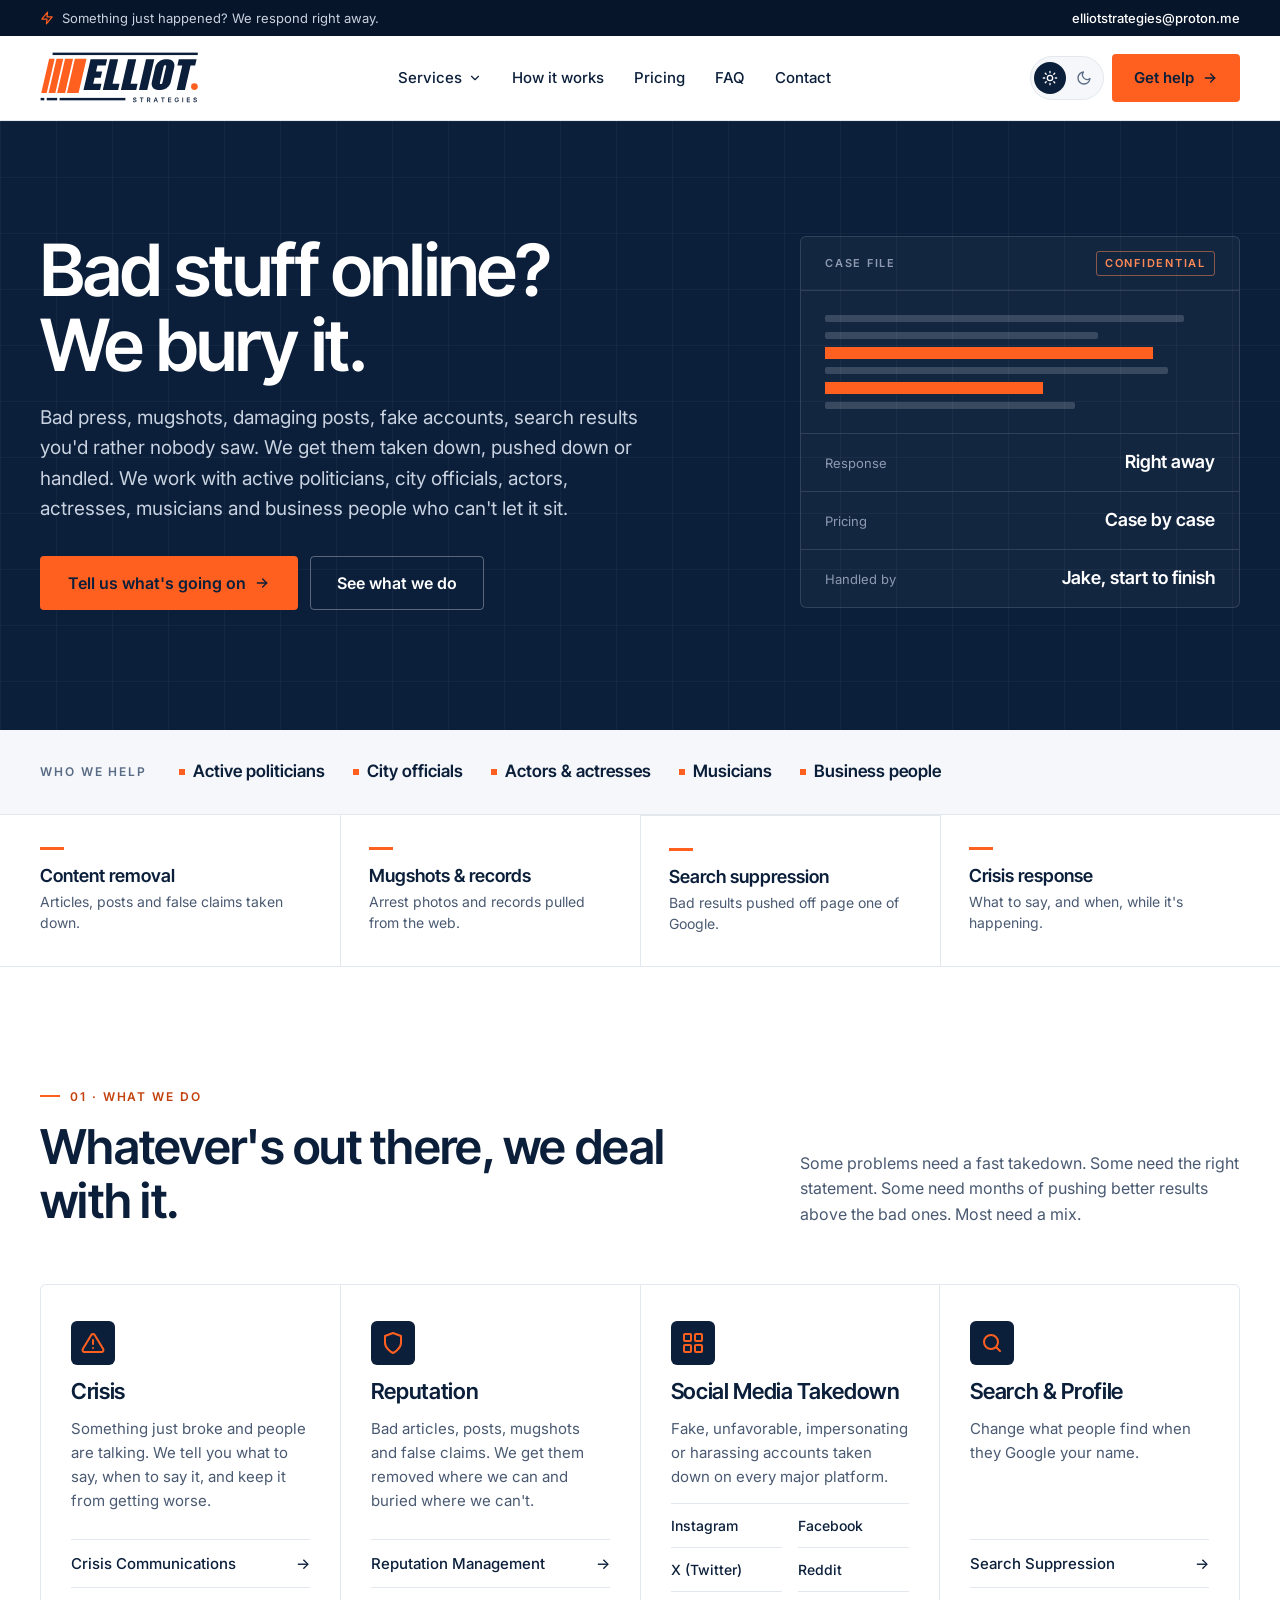
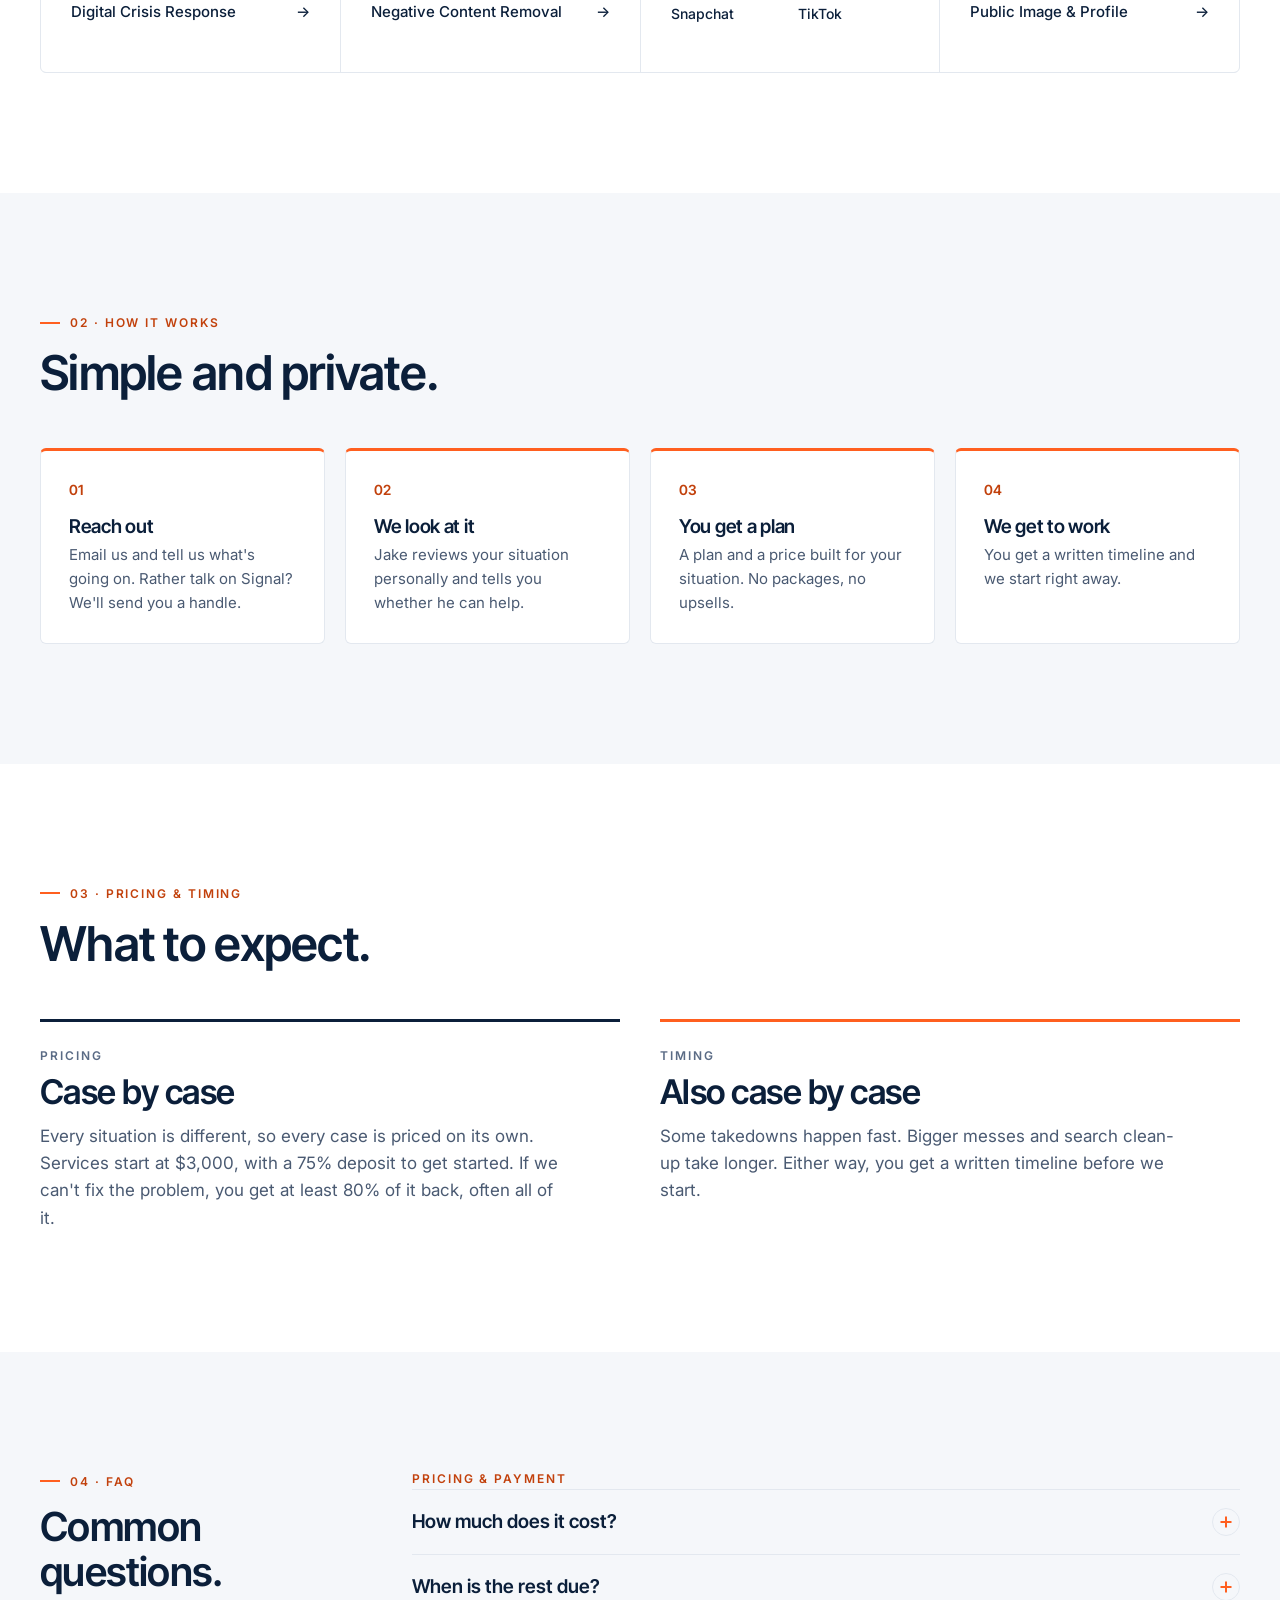
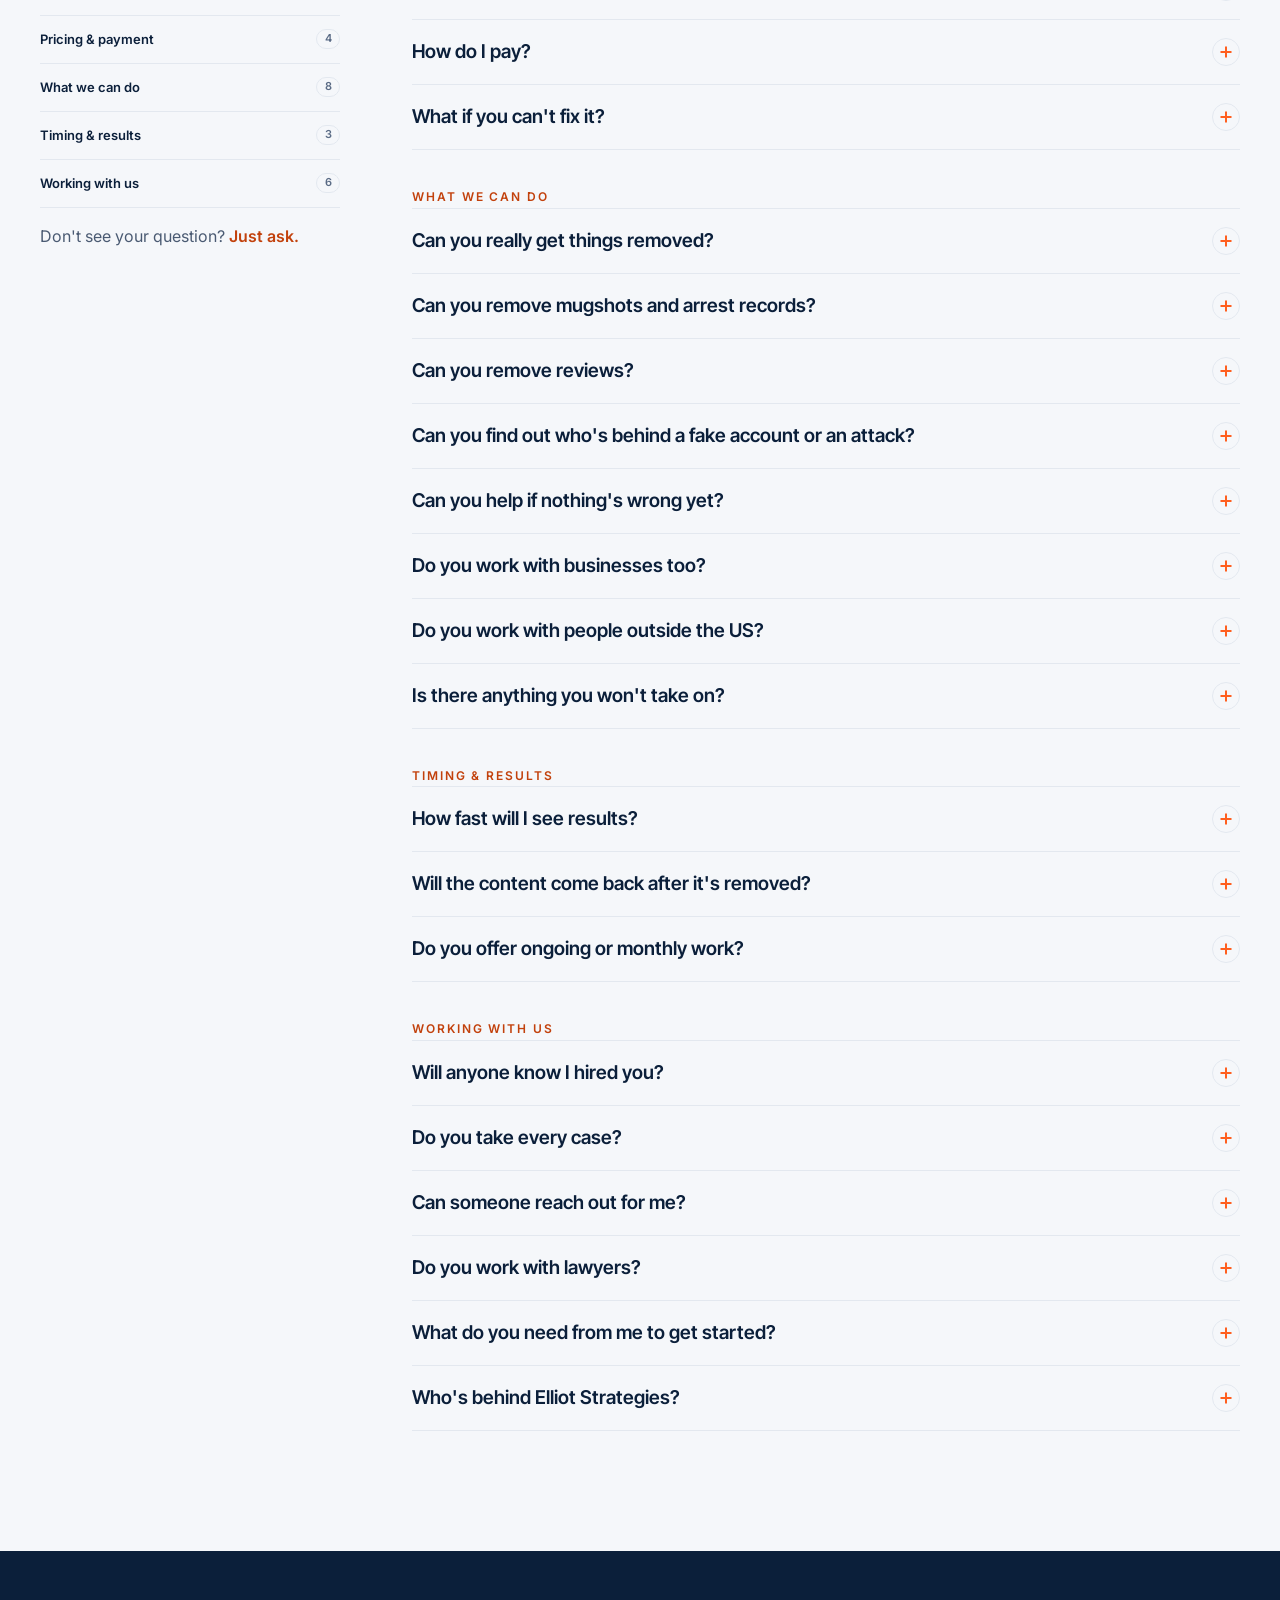
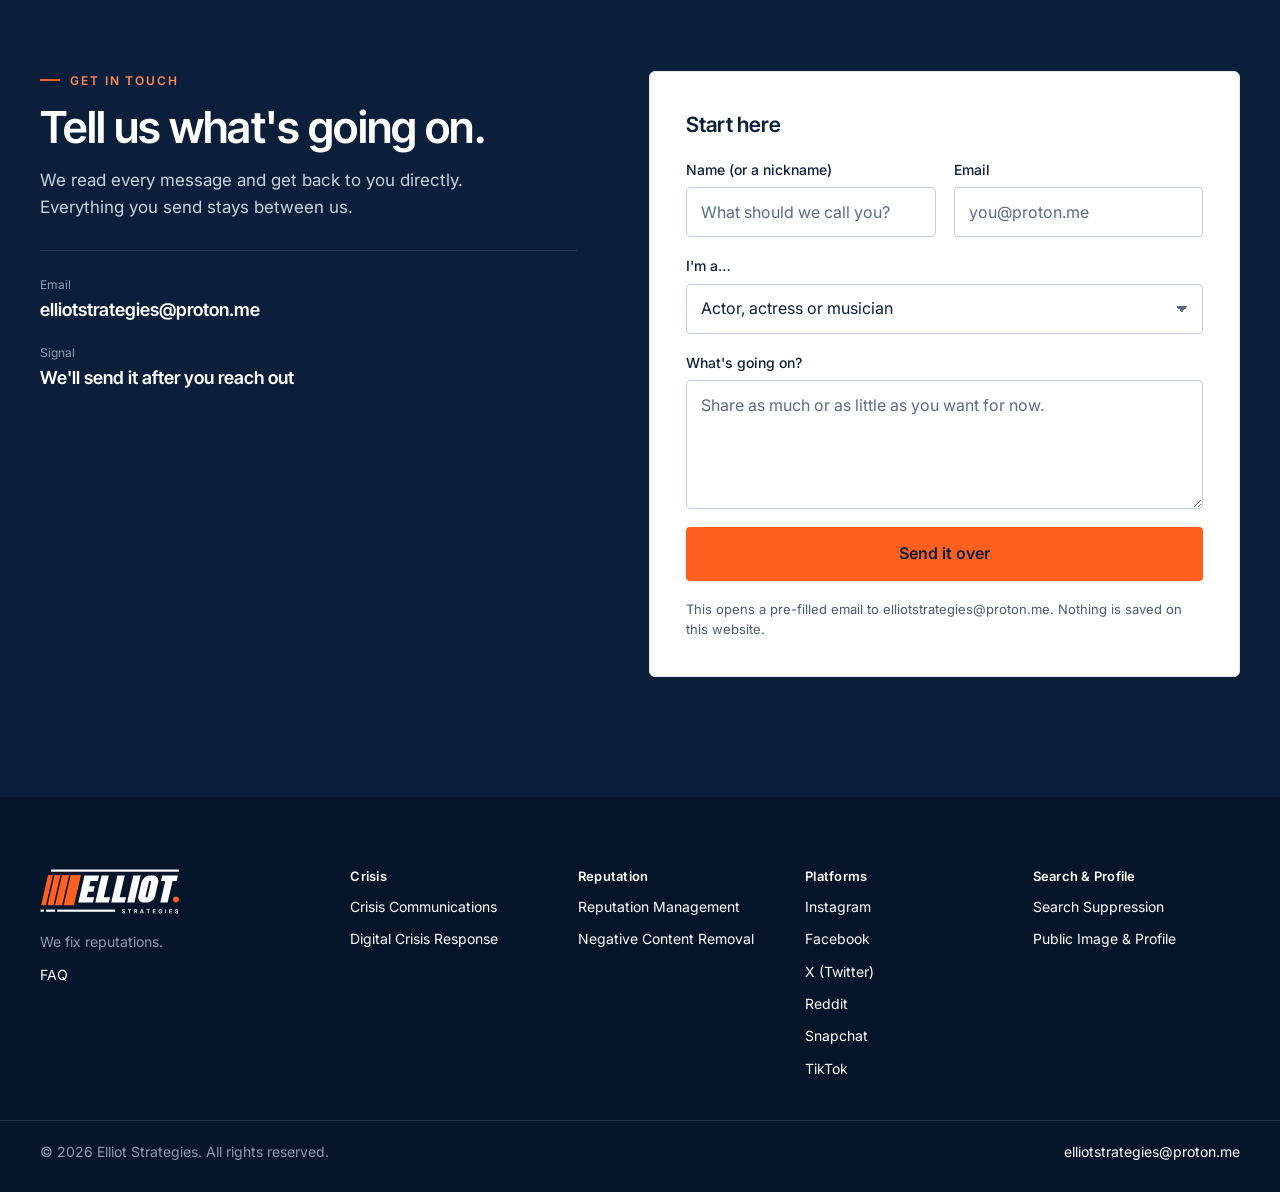
==== commit 2deaff1f: "Apply Jake's service-page wording from the canvas Co-Authored-By: Claude Opus 5.5 <noreply@anthropic" ====
--- a/index.html
+++ b/index.html
@@ -97,7 +97,7 @@
 <div>
 <div class="eyebrow on-dark">Get in touch</div>
 <h2>Tell us what's going on.</h2>
-<p class="lead">Jake reads every message and gets back to you directly. Everything you send stays between us.</p>
+<p class="lead">We read every message and get back to you directly. Everything you send stays between us.</p>
 <div class="channels">
 <div><small>Email</small><a href="mailto:elliotstrategies@proton.me">elliotstrategies@proton.me</a></div>
 <div><small>Signal</small><strong>We'll send it after you reach out</strong></div>
